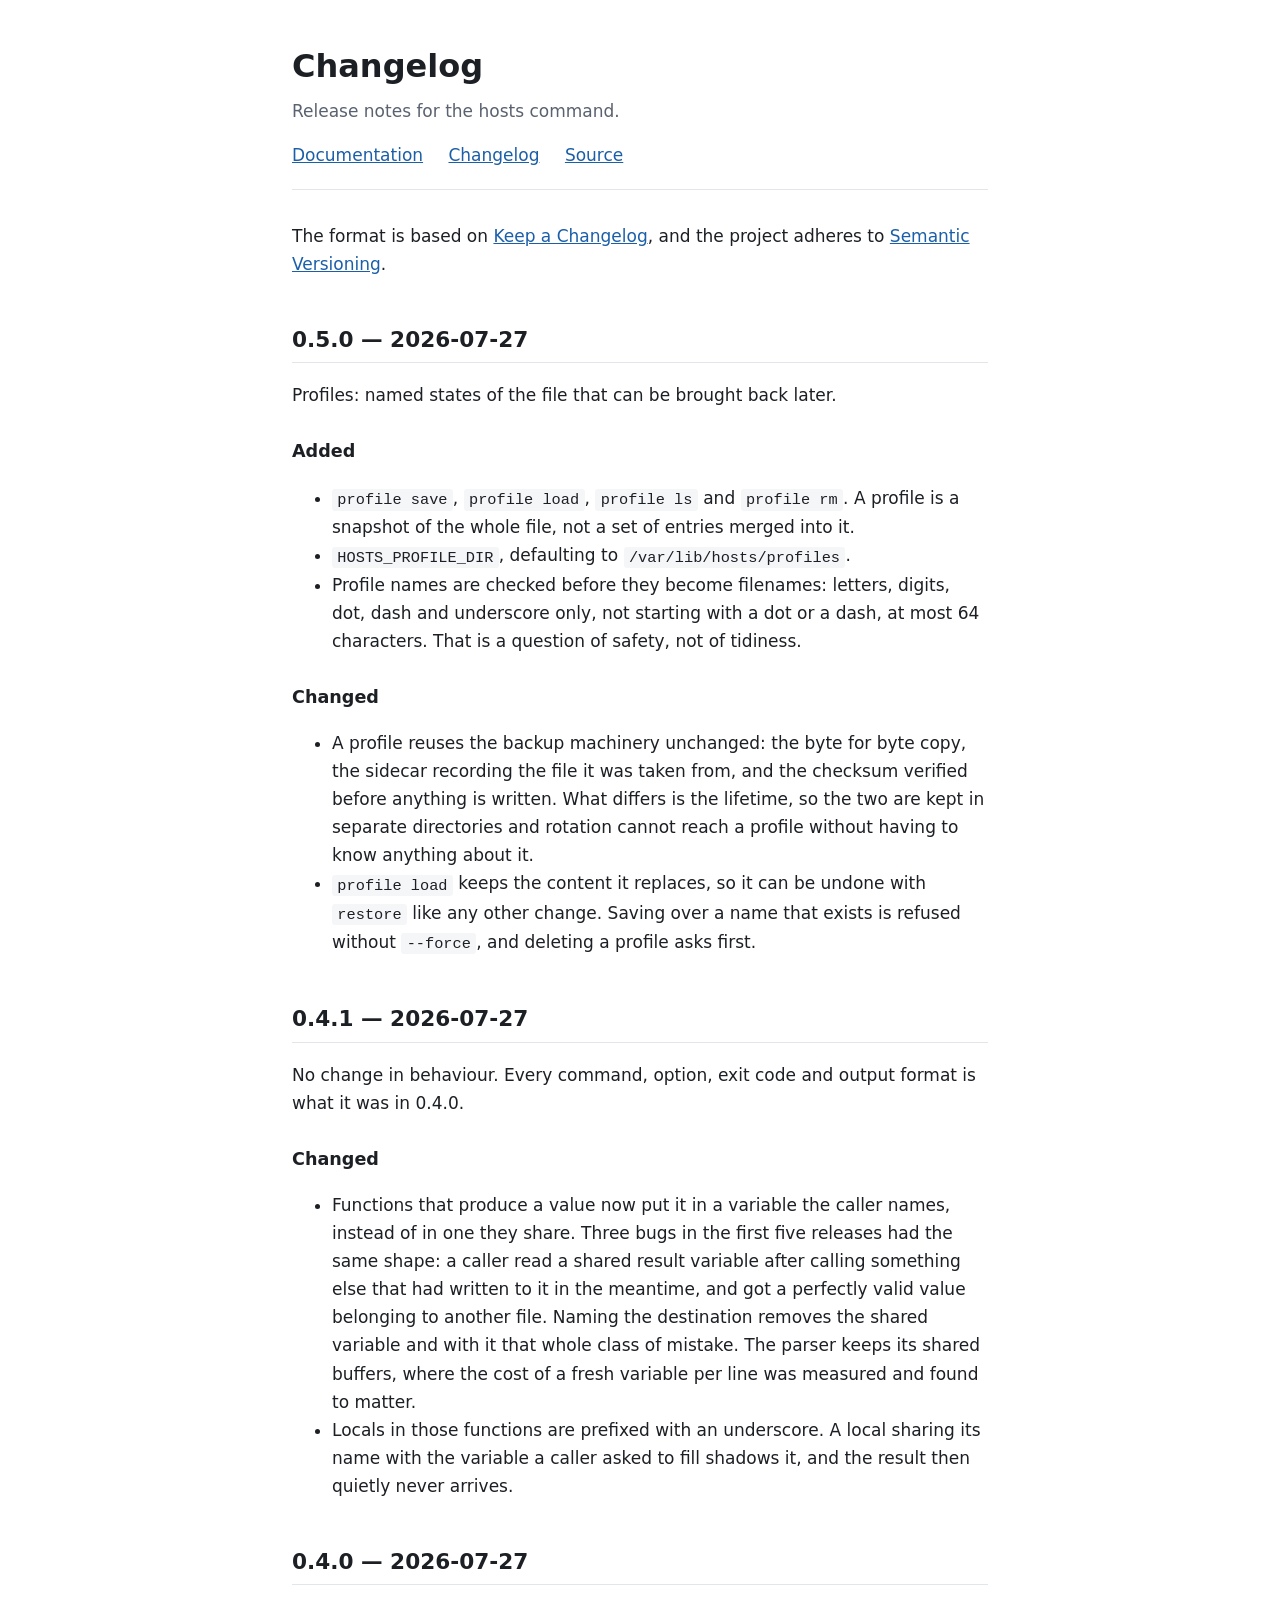
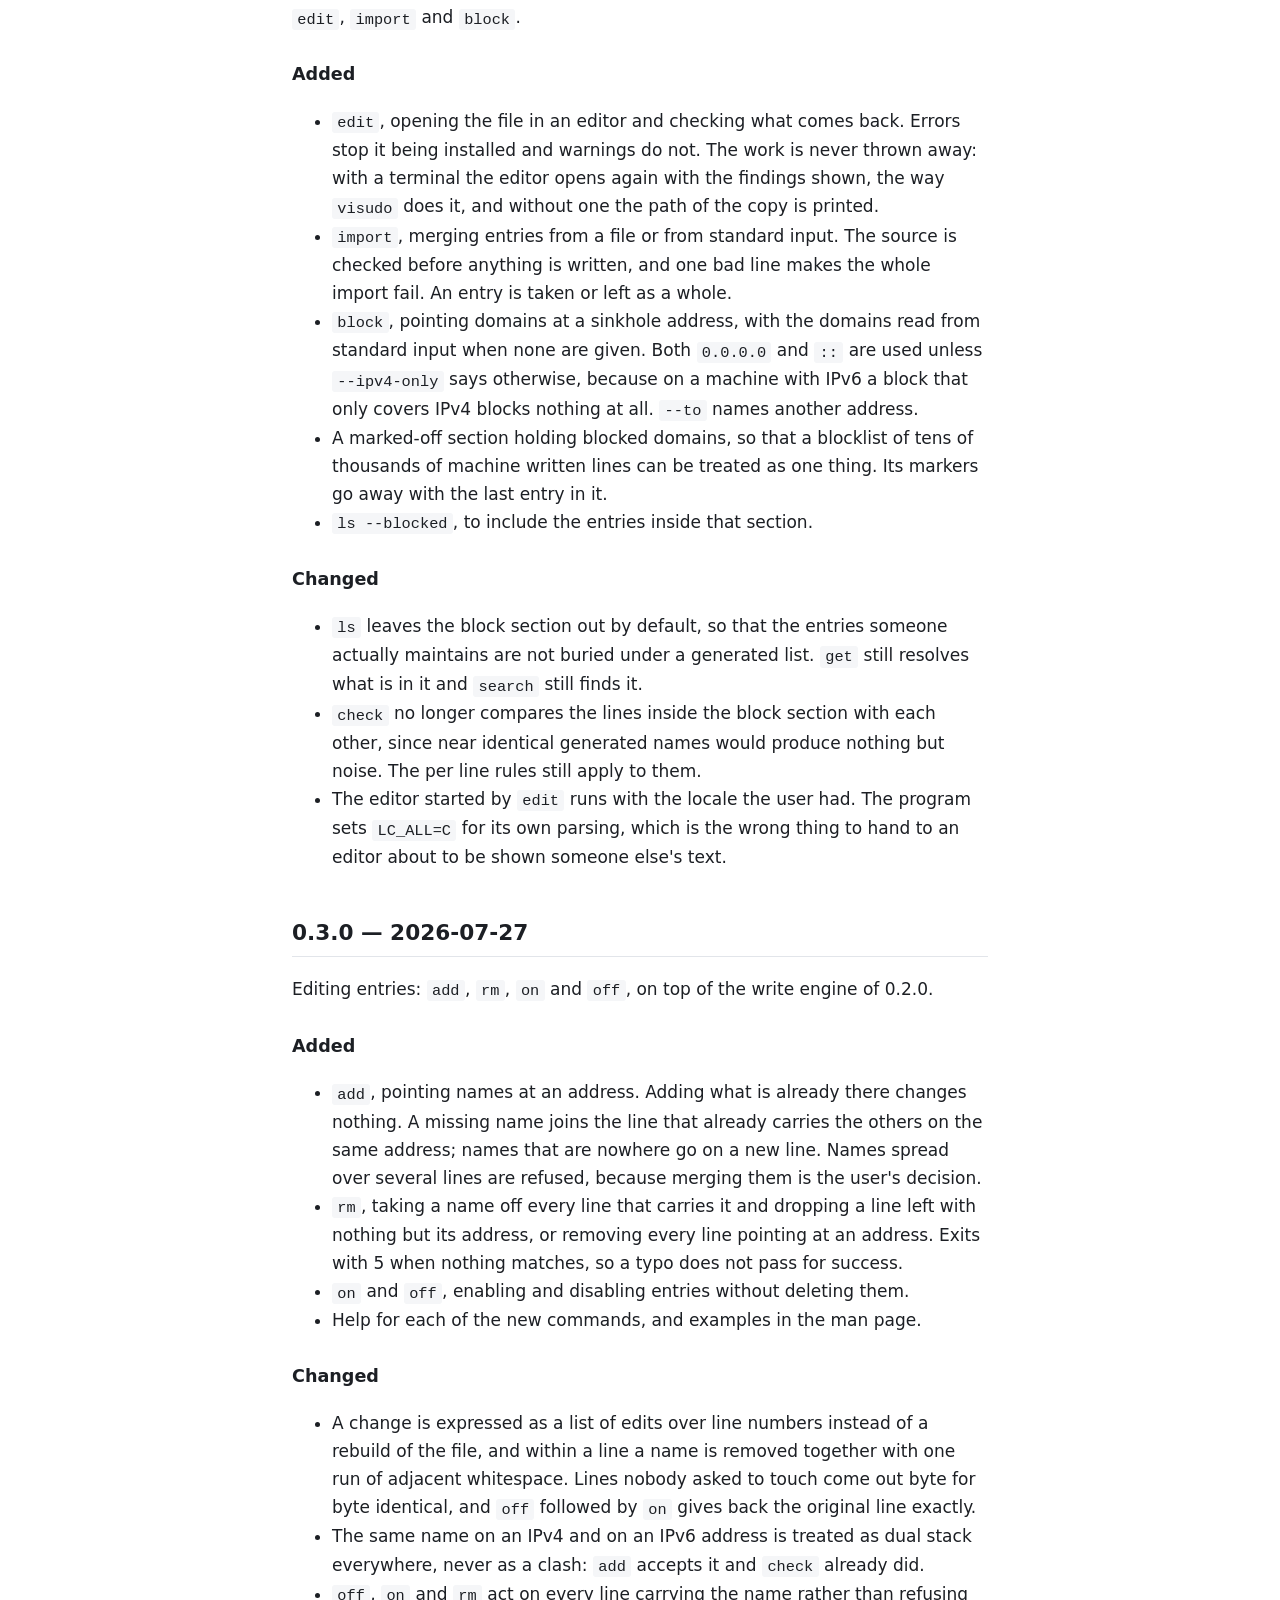
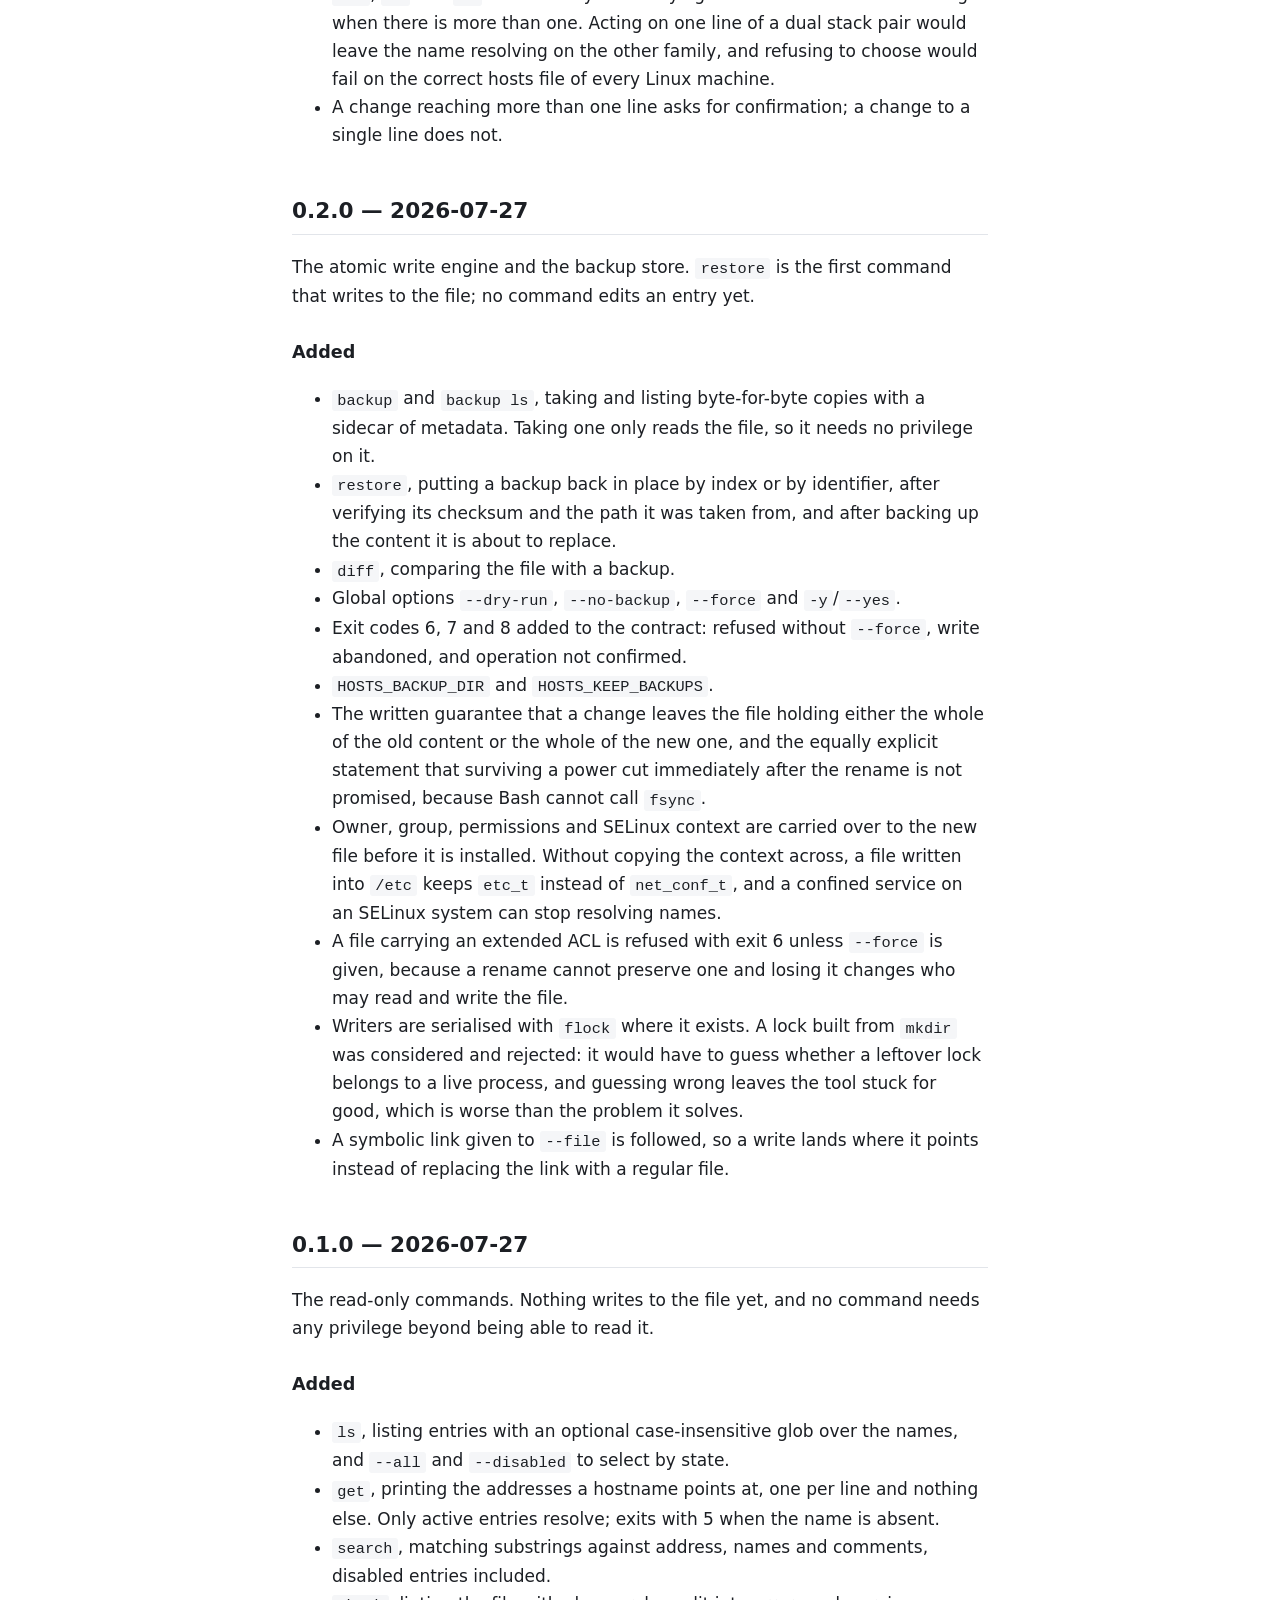
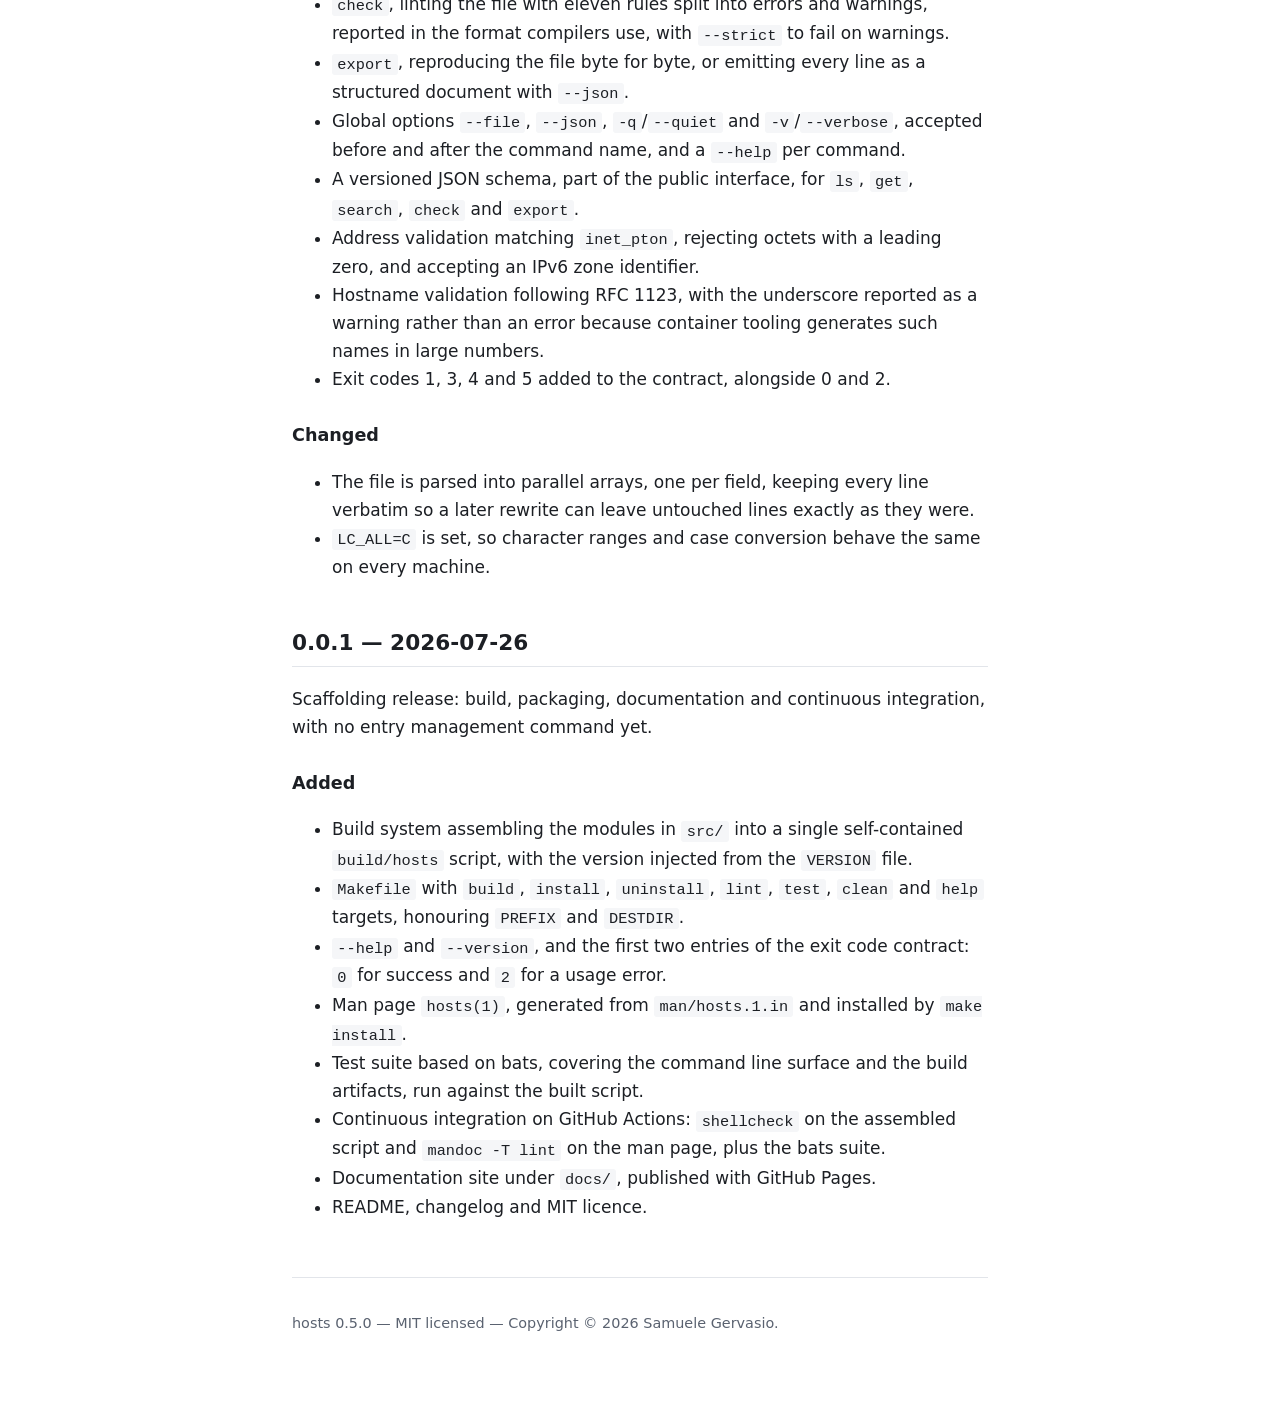
==== docs/changelog.html @ 5a0ee99c "feat: add profiles, named states of the file A profile is a snapshot of the whole file kept under a " ====
<!DOCTYPE html>
<html lang="en">
  <head>
    <meta charset="utf-8" />
    <meta name="viewport" content="width=device-width, initial-scale=1" />
    <title>hosts - changelog</title>
    <meta name="description" content="Release notes for the hosts command." />
    <link rel="stylesheet" href="style.css" />
  </head>
  <body>
    <header>
      <h1>Changelog</h1>
      <p class="tagline">Release notes for the hosts command.</p>
      <nav>
        <a href="index.html">Documentation</a>
        <a href="changelog.html">Changelog</a>
        <a href="https://github.com/n36l3c7/hosts-cli">Source</a>
      </nav>
    </header>

    <main>
      <p>
        The format is based on
        <a href="https://keepachangelog.com/en/1.1.0/">Keep a Changelog</a>, and
        the project adheres to
        <a href="https://semver.org/spec/v2.0.0.html">Semantic Versioning</a>.
      </p>

      <h2 id="v0-5-0">0.5.0 &mdash; 2026-07-27</h2>
      <p>Profiles: named states of the file that can be brought back later.</p>
      <h3>Added</h3>
      <ul>
        <li>
          <code>profile save</code>, <code>profile load</code>,
          <code>profile ls</code> and <code>profile rm</code>. A profile is a
          snapshot of the whole file, not a set of entries merged into it.
        </li>
        <li>
          <code>HOSTS_PROFILE_DIR</code>, defaulting to
          <code>/var/lib/hosts/profiles</code>.
        </li>
        <li>
          Profile names are checked before they become filenames: letters,
          digits, dot, dash and underscore only, not starting with a dot or a
          dash, at most 64 characters. That is a question of safety, not of
          tidiness.
        </li>
      </ul>
      <h3>Changed</h3>
      <ul>
        <li>
          A profile reuses the backup machinery unchanged: the byte for byte
          copy, the sidecar recording the file it was taken from, and the
          checksum verified before anything is written. What differs is the
          lifetime, so the two are kept in separate directories and rotation
          cannot reach a profile without having to know anything about it.
        </li>
        <li>
          <code>profile load</code> keeps the content it replaces, so it can be
          undone with <code>restore</code> like any other change. Saving over a
          name that exists is refused without <code>--force</code>, and deleting
          a profile asks first.
        </li>
      </ul>

      <h2 id="v0-4-1">0.4.1 &mdash; 2026-07-27</h2>
      <p>
        No change in behaviour. Every command, option, exit code and output
        format is what it was in 0.4.0.
      </p>
      <h3>Changed</h3>
      <ul>
        <li>
          Functions that produce a value now put it in a variable the caller
          names, instead of in one they share. Three bugs in the first five
          releases had the same shape: a caller read a shared result variable
          after calling something else that had written to it in the meantime,
          and got a perfectly valid value belonging to another file. Naming the
          destination removes the shared variable and with it that whole class
          of mistake. The parser keeps its shared buffers, where the cost of a
          fresh variable per line was measured and found to matter.
        </li>
        <li>
          Locals in those functions are prefixed with an underscore. A local
          sharing its name with the variable a caller asked to fill shadows it,
          and the result then quietly never arrives.
        </li>
      </ul>

      <h2 id="v0-4-0">0.4.0 &mdash; 2026-07-27</h2>
      <p><code>edit</code>, <code>import</code> and <code>block</code>.</p>
      <h3>Added</h3>
      <ul>
        <li>
          <code>edit</code>, opening the file in an editor and checking what
          comes back. Errors stop it being installed and warnings do not. The
          work is never thrown away: with a terminal the editor opens again with
          the findings shown, the way <code>visudo</code> does it, and without
          one the path of the copy is printed.
        </li>
        <li>
          <code>import</code>, merging entries from a file or from standard
          input. The source is checked before anything is written, and one bad
          line makes the whole import fail. An entry is taken or left as a
          whole.
        </li>
        <li>
          <code>block</code>, pointing domains at a sinkhole address, with the
          domains read from standard input when none are given. Both
          <code>0.0.0.0</code> and <code>::</code> are used unless
          <code>--ipv4-only</code> says otherwise, because on a machine with
          IPv6 a block that only covers IPv4 blocks nothing at all.
          <code>--to</code> names another address.
        </li>
        <li>
          A marked-off section holding blocked domains, so that a blocklist of
          tens of thousands of machine written lines can be treated as one
          thing. Its markers go away with the last entry in it.
        </li>
        <li>
          <code>ls --blocked</code>, to include the entries inside that section.
        </li>
      </ul>
      <h3>Changed</h3>
      <ul>
        <li>
          <code>ls</code> leaves the block section out by default, so that the
          entries someone actually maintains are not buried under a generated
          list. <code>get</code> still resolves what is in it and
          <code>search</code> still finds it.
        </li>
        <li>
          <code>check</code> no longer compares the lines inside the block
          section with each other, since near identical generated names would
          produce nothing but noise. The per line rules still apply to them.
        </li>
        <li>
          The editor started by <code>edit</code> runs with the locale the user
          had. The program sets <code>LC_ALL=C</code> for its own parsing, which
          is the wrong thing to hand to an editor about to be shown someone
          else's text.
        </li>
      </ul>

      <h2 id="v0-3-0">0.3.0 &mdash; 2026-07-27</h2>
      <p>
        Editing entries: <code>add</code>, <code>rm</code>, <code>on</code> and
        <code>off</code>, on top of the write engine of 0.2.0.
      </p>
      <h3>Added</h3>
      <ul>
        <li>
          <code>add</code>, pointing names at an address. Adding what is already
          there changes nothing. A missing name joins the line that already
          carries the others on the same address; names that are nowhere go on a
          new line. Names spread over several lines are refused, because merging
          them is the user's decision.
        </li>
        <li>
          <code>rm</code>, taking a name off every line that carries it and
          dropping a line left with nothing but its address, or removing every
          line pointing at an address. Exits with 5 when nothing matches, so a
          typo does not pass for success.
        </li>
        <li>
          <code>on</code> and <code>off</code>, enabling and disabling entries
          without deleting them.
        </li>
        <li>
          Help for each of the new commands, and examples in the man page.
        </li>
      </ul>
      <h3>Changed</h3>
      <ul>
        <li>
          A change is expressed as a list of edits over line numbers instead of
          a rebuild of the file, and within a line a name is removed together
          with one run of adjacent whitespace. Lines nobody asked to touch come
          out byte for byte identical, and <code>off</code> followed by
          <code>on</code> gives back the original line exactly.
        </li>
        <li>
          The same name on an IPv4 and on an IPv6 address is treated as dual
          stack everywhere, never as a clash: <code>add</code> accepts it and
          <code>check</code> already did.
        </li>
        <li>
          <code>off</code>, <code>on</code> and <code>rm</code> act on every line
          carrying the name rather than refusing when there is more than one.
          Acting on one line of a dual stack pair would leave the name resolving
          on the other family, and refusing to choose would fail on the correct
          hosts file of every Linux machine.
        </li>
        <li>
          A change reaching more than one line asks for confirmation; a change
          to a single line does not.
        </li>
      </ul>

      <h2 id="v0-2-0">0.2.0 &mdash; 2026-07-27</h2>
      <p>
        The atomic write engine and the backup store. <code>restore</code> is
        the first command that writes to the file; no command edits an entry
        yet.
      </p>
      <h3>Added</h3>
      <ul>
        <li>
          <code>backup</code> and <code>backup ls</code>, taking and listing
          byte-for-byte copies with a sidecar of metadata. Taking one only reads
          the file, so it needs no privilege on it.
        </li>
        <li>
          <code>restore</code>, putting a backup back in place by index or by
          identifier, after verifying its checksum and the path it was taken
          from, and after backing up the content it is about to replace.
        </li>
        <li><code>diff</code>, comparing the file with a backup.</li>
        <li>
          Global options <code>--dry-run</code>, <code>--no-backup</code>,
          <code>--force</code> and <code>-y</code>/<code>--yes</code>.
        </li>
        <li>
          Exit codes 6, 7 and 8 added to the contract: refused without
          <code>--force</code>, write abandoned, and operation not confirmed.
        </li>
        <li>
          <code>HOSTS_BACKUP_DIR</code> and <code>HOSTS_KEEP_BACKUPS</code>.
        </li>
        <li>
          The written guarantee that a change leaves the file holding either the
          whole of the old content or the whole of the new one, and the equally
          explicit statement that surviving a power cut immediately after the
          rename is not promised, because Bash cannot call <code>fsync</code>.
        </li>
        <li>
          Owner, group, permissions and SELinux context are carried over to the
          new file before it is installed. Without copying the context across, a
          file written into <code>/etc</code> keeps <code>etc_t</code> instead
          of <code>net_conf_t</code>, and a confined service on an SELinux
          system can stop resolving names.
        </li>
        <li>
          A file carrying an extended ACL is refused with exit 6 unless
          <code>--force</code> is given, because a rename cannot preserve one
          and losing it changes who may read and write the file.
        </li>
        <li>
          Writers are serialised with <code>flock</code> where it exists. A lock
          built from <code>mkdir</code> was considered and rejected: it would
          have to guess whether a leftover lock belongs to a live process, and
          guessing wrong leaves the tool stuck for good, which is worse than the
          problem it solves.
        </li>
        <li>
          A symbolic link given to <code>--file</code> is followed, so a write
          lands where it points instead of replacing the link with a regular
          file.
        </li>
      </ul>

      <h2 id="v0-1-0">0.1.0 &mdash; 2026-07-27</h2>
      <p>
        The read-only commands. Nothing writes to the file yet, and no command
        needs any privilege beyond being able to read it.
      </p>
      <h3>Added</h3>
      <ul>
        <li>
          <code>ls</code>, listing entries with an optional case-insensitive
          glob over the names, and <code>--all</code> and
          <code>--disabled</code> to select by state.
        </li>
        <li>
          <code>get</code>, printing the addresses a hostname points at, one per
          line and nothing else. Only active entries resolve; exits with 5 when
          the name is absent.
        </li>
        <li>
          <code>search</code>, matching substrings against address, names and
          comments, disabled entries included.
        </li>
        <li>
          <code>check</code>, linting the file with eleven rules split into
          errors and warnings, reported in the format compilers use, with
          <code>--strict</code> to fail on warnings.
        </li>
        <li>
          <code>export</code>, reproducing the file byte for byte, or emitting
          every line as a structured document with <code>--json</code>.
        </li>
        <li>
          Global options <code>--file</code>, <code>--json</code>,
          <code>-q</code>/<code>--quiet</code> and
          <code>-v</code>/<code>--verbose</code>, accepted before and after the
          command name, and a <code>--help</code> per command.
        </li>
        <li>
          A versioned JSON schema, part of the public interface, for
          <code>ls</code>, <code>get</code>, <code>search</code>,
          <code>check</code> and <code>export</code>.
        </li>
        <li>
          Address validation matching <code>inet_pton</code>, rejecting octets
          with a leading zero, and accepting an IPv6 zone identifier.
        </li>
        <li>
          Hostname validation following RFC 1123, with the underscore reported
          as a warning rather than an error because container tooling generates
          such names in large numbers.
        </li>
        <li>
          Exit codes 1, 3, 4 and 5 added to the contract, alongside 0 and 2.
        </li>
      </ul>
      <h3>Changed</h3>
      <ul>
        <li>
          The file is parsed into parallel arrays, one per field, keeping every
          line verbatim so a later rewrite can leave untouched lines exactly as
          they were.
        </li>
        <li>
          <code>LC_ALL=C</code> is set, so character ranges and case conversion
          behave the same on every machine.
        </li>
      </ul>

      <h2 id="v0-0-1">0.0.1 &mdash; 2026-07-26</h2>
      <p>
        Scaffolding release: build, packaging, documentation and continuous
        integration, with no entry management command yet.
      </p>
      <h3>Added</h3>
      <ul>
        <li>
          Build system assembling the modules in <code>src/</code> into a single
          self-contained <code>build/hosts</code> script, with the version
          injected from the <code>VERSION</code> file.
        </li>
        <li>
          <code>Makefile</code> with <code>build</code>, <code>install</code>,
          <code>uninstall</code>, <code>lint</code>, <code>test</code>,
          <code>clean</code> and <code>help</code> targets, honouring
          <code>PREFIX</code> and <code>DESTDIR</code>.
        </li>
        <li>
          <code>--help</code> and <code>--version</code>, and the first two
          entries of the exit code contract: <code>0</code> for success and
          <code>2</code> for a usage error.
        </li>
        <li>
          Man page <code>hosts(1)</code>, generated from
          <code>man/hosts.1.in</code> and installed by
          <code>make install</code>.
        </li>
        <li>
          Test suite based on bats, covering the command line surface and the
          build artifacts, run against the built script.
        </li>
        <li>
          Continuous integration on GitHub Actions: <code>shellcheck</code> on
          the assembled script and <code>mandoc -T lint</code> on the man page,
          plus the bats suite.
        </li>
        <li>Documentation site under <code>docs/</code>, published with GitHub Pages.</li>
        <li>README, changelog and MIT licence.</li>
      </ul>
    </main>

    <footer>
      <p>
        hosts 0.5.0 &mdash; MIT licensed &mdash; Copyright &copy; 2026 Samuele
        Gervasio.
      </p>
    </footer>
  </body>
</html>
---- docs/style.css ----
/* hosts-cli documentation site. Single hand-written stylesheet, no external
   assets, no fonts loaded from third parties, no trackers. */

:root {
  --bg: #ffffff;
  --fg: #1c1f24;
  --muted: #5a6270;
  --rule: #e2e5ea;
  --accent: #1b5fa8;
  --code-bg: #f5f6f8;
}

@media (prefers-color-scheme: dark) {
  :root {
    --bg: #14171c;
    --fg: #e6e8ec;
    --muted: #9aa3b0;
    --rule: #2b3038;
    --accent: #79b1ef;
    --code-bg: #1d2128;
  }
}

* {
  box-sizing: border-box;
}

body {
  margin: 0 auto;
  max-width: 46rem;
  padding: 2.5rem 1.25rem 4rem;
  background: var(--bg);
  color: var(--fg);
  font-family: system-ui, -apple-system, "Segoe UI", Roboto, sans-serif;
  font-size: 17px;
  line-height: 1.65;
}

header {
  border-bottom: 1px solid var(--rule);
  margin-bottom: 2rem;
  padding-bottom: 1.25rem;
}

header p.tagline {
  color: var(--muted);
  margin: 0.25rem 0 1rem;
}

nav a {
  margin-right: 1.25rem;
}

h1 {
  font-size: 2rem;
  margin: 0;
}

h2 {
  border-bottom: 1px solid var(--rule);
  font-size: 1.35rem;
  margin-top: 2.75rem;
  padding-bottom: 0.3rem;
}

h3 {
  font-size: 1.1rem;
  margin-top: 1.75rem;
}

a {
  color: var(--accent);
}

code,
pre {
  font-family: ui-monospace, "Cascadia Code", Consolas, "Liberation Mono",
    monospace;
  font-size: 0.9em;
}

code {
  background: var(--code-bg);
  border-radius: 3px;
  padding: 0.1em 0.35em;
}

pre {
  background: var(--code-bg);
  border: 1px solid var(--rule);
  border-radius: 5px;
  line-height: 1.5;
  overflow-x: auto;
  padding: 0.85rem 1rem;
}

pre code {
  background: none;
  padding: 0;
}

table {
  border-collapse: collapse;
  display: block;
  margin: 1rem 0;
  overflow-x: auto;
  width: 100%;
}

th,
td {
  border-bottom: 1px solid var(--rule);
  padding: 0.5rem 0.9rem 0.5rem 0;
  text-align: left;
  vertical-align: top;
}

th {
  font-size: 0.85rem;
  letter-spacing: 0.03em;
  text-transform: uppercase;
}

blockquote {
  border-left: 3px solid var(--rule);
  color: var(--muted);
  margin: 1.25rem 0;
  padding: 0.1rem 0 0.1rem 1rem;
}

footer {
  border-top: 1px solid var(--rule);
  color: var(--muted);
  font-size: 0.9rem;
  margin-top: 3.5rem;
  padding-top: 1.25rem;
}
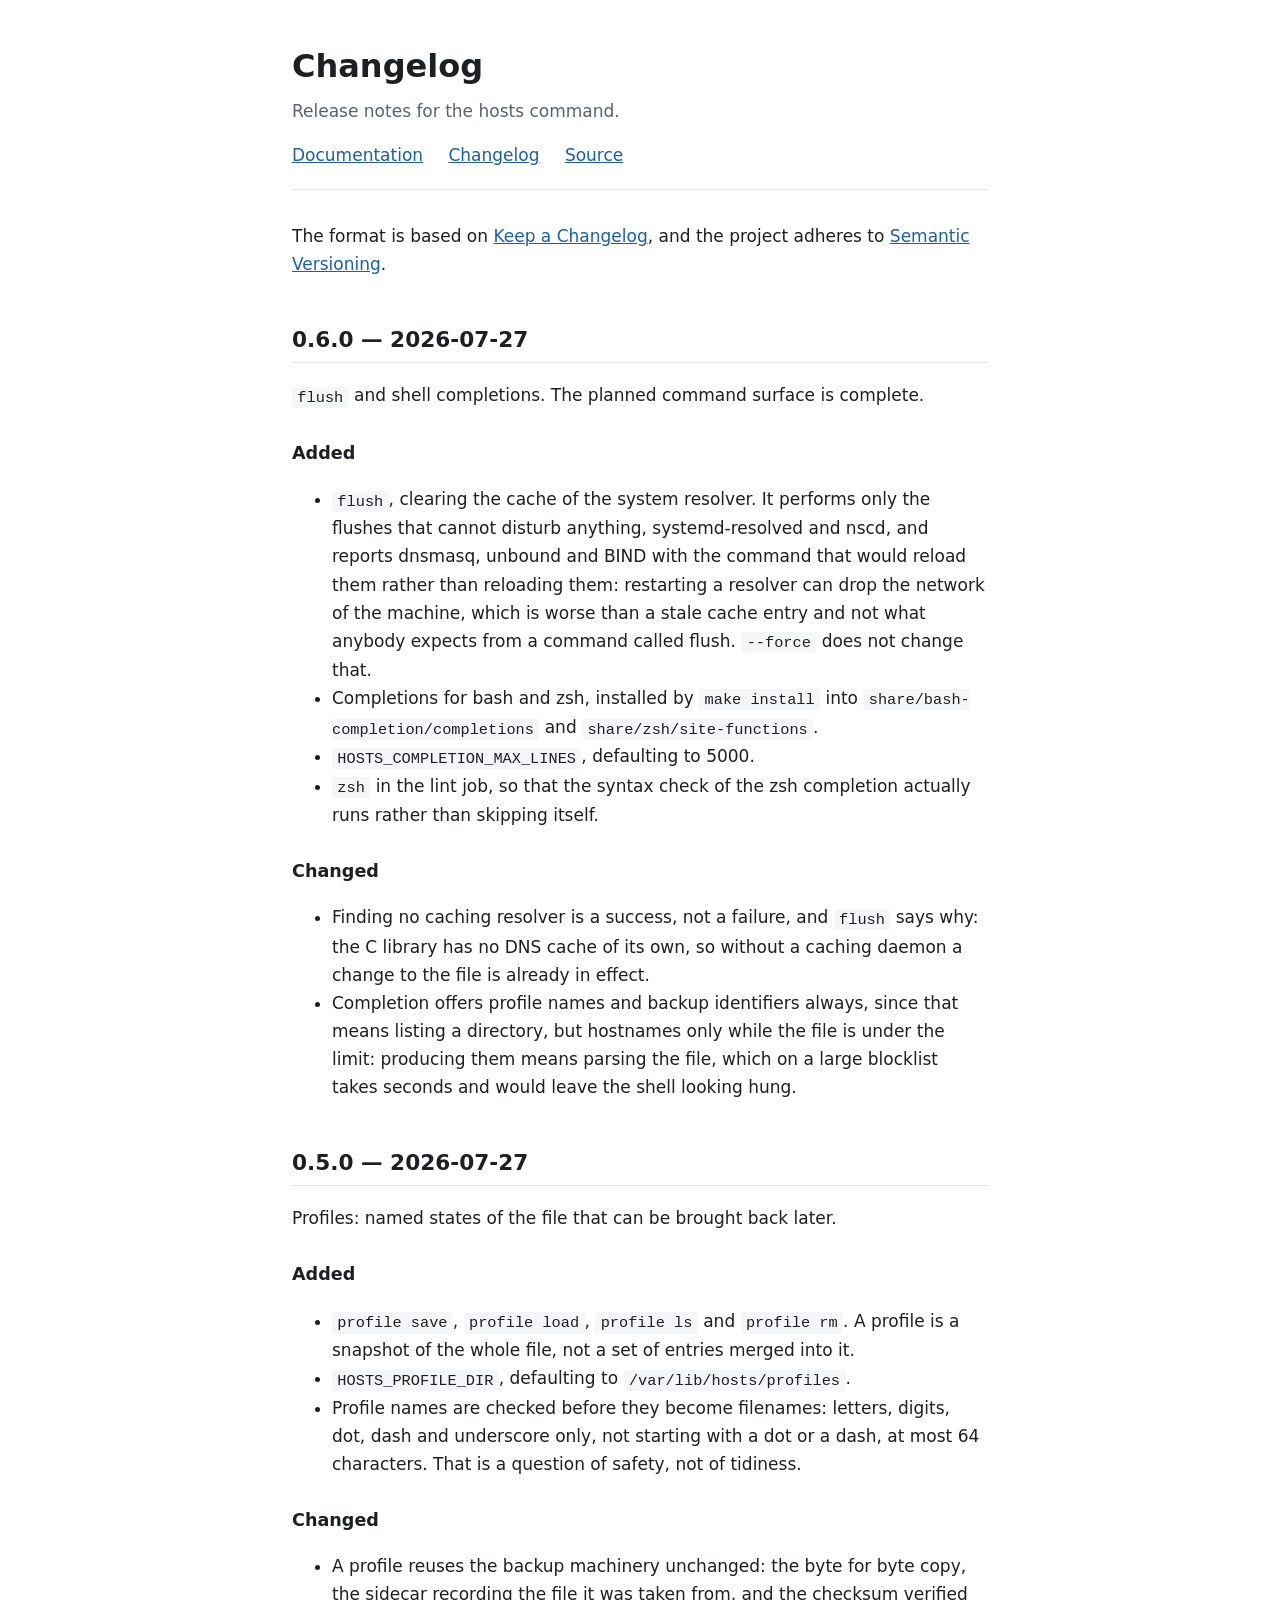
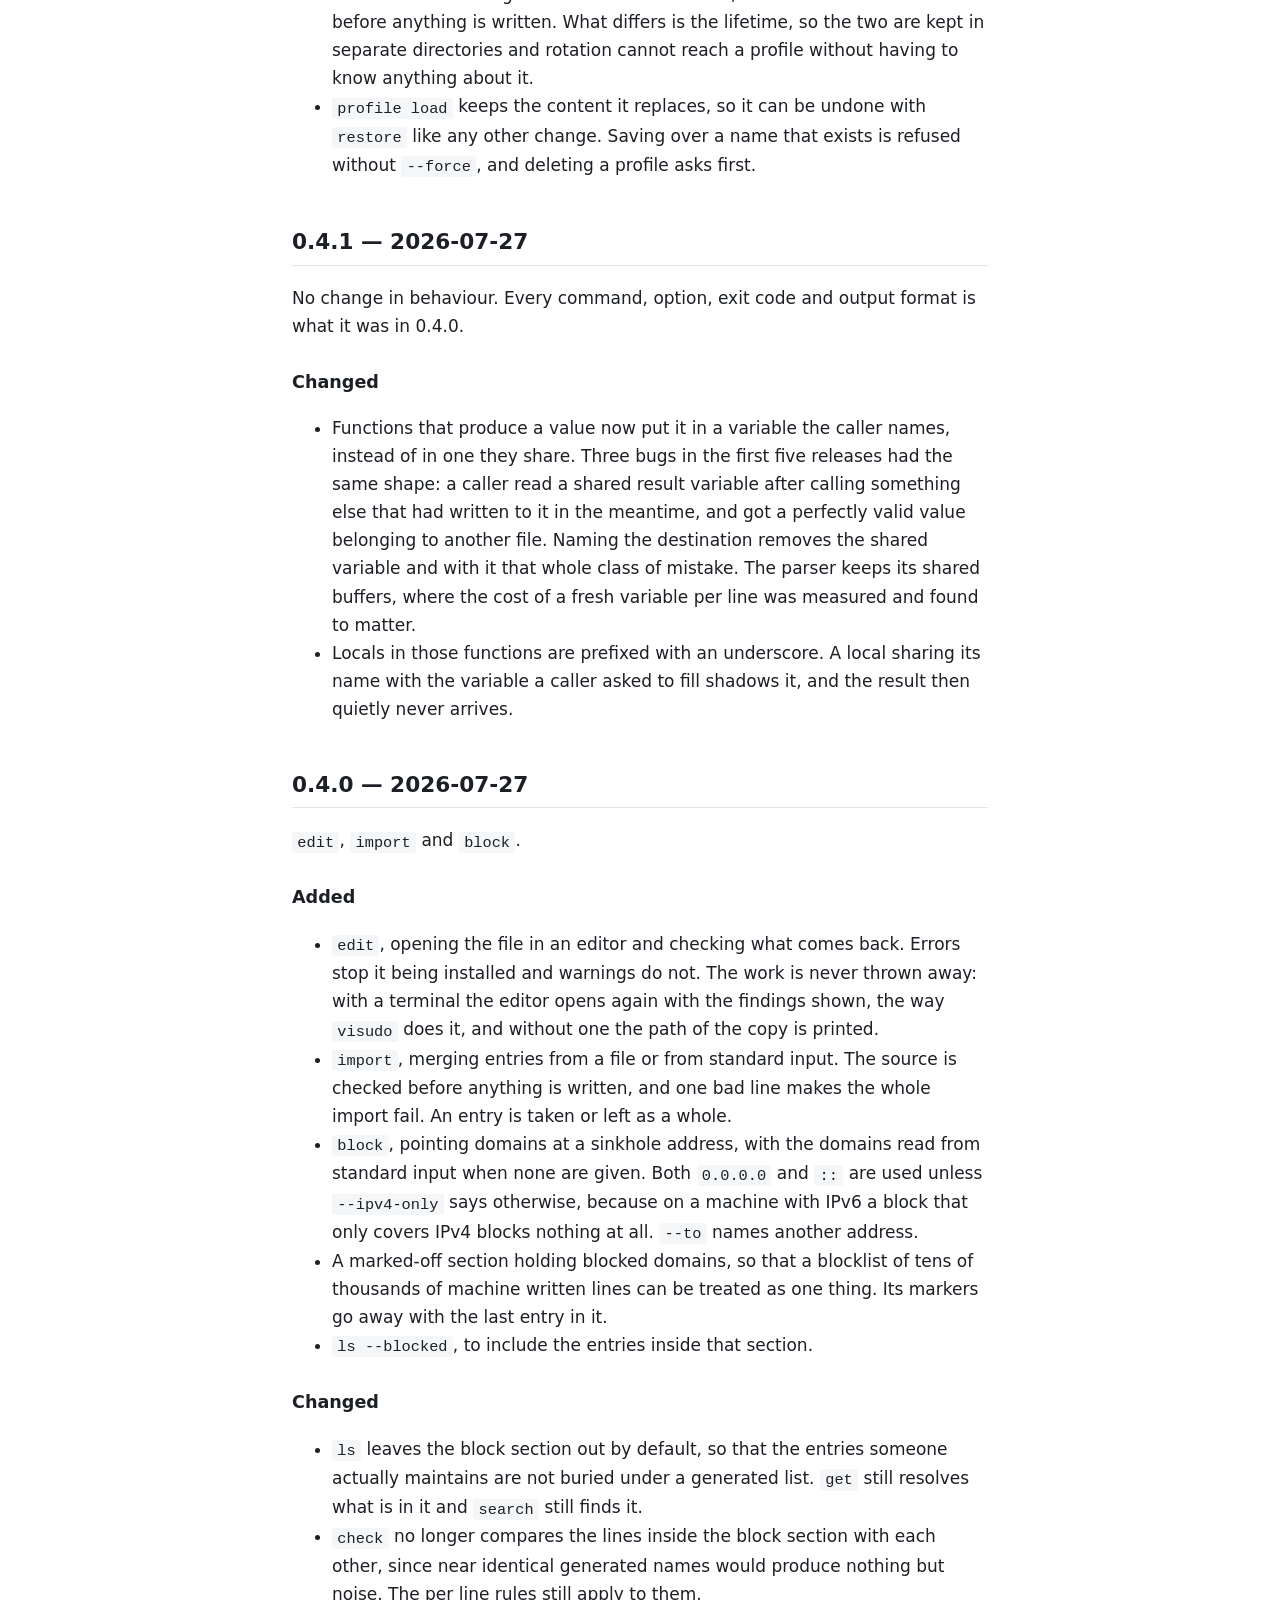
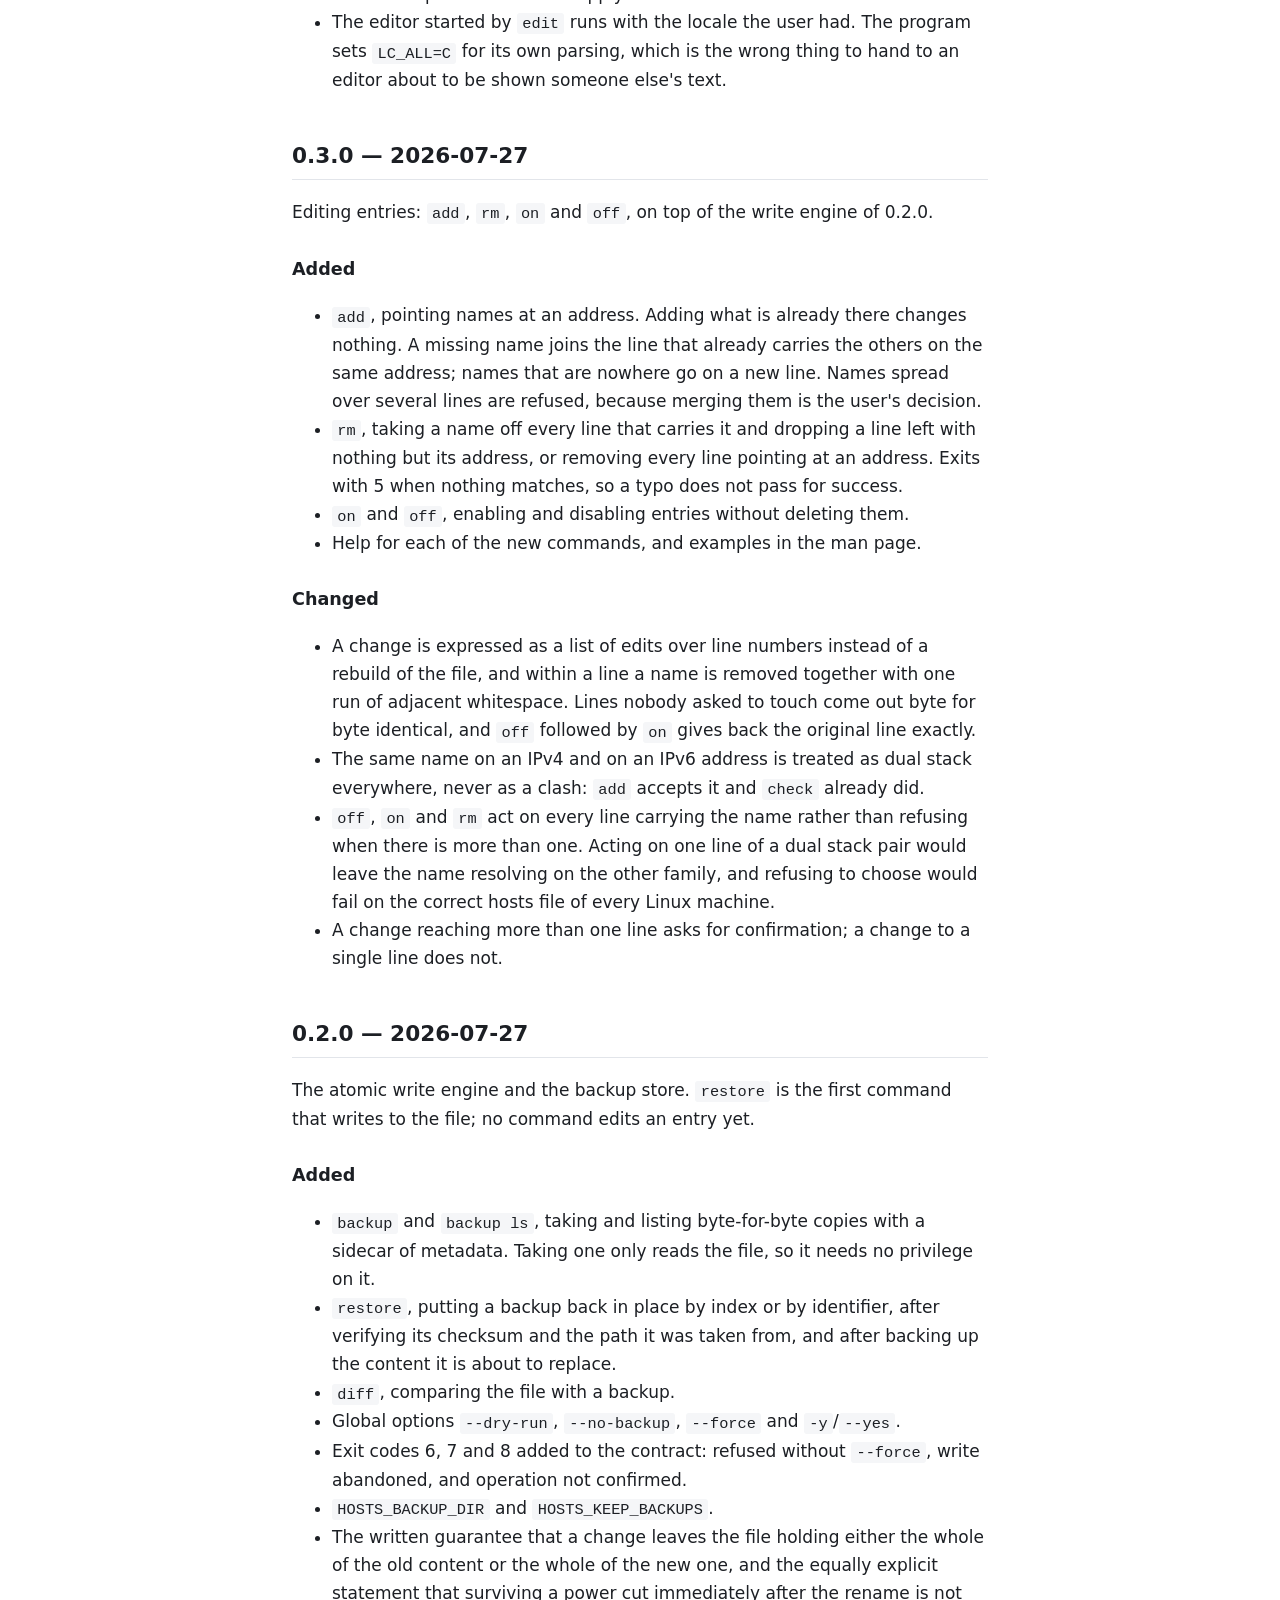
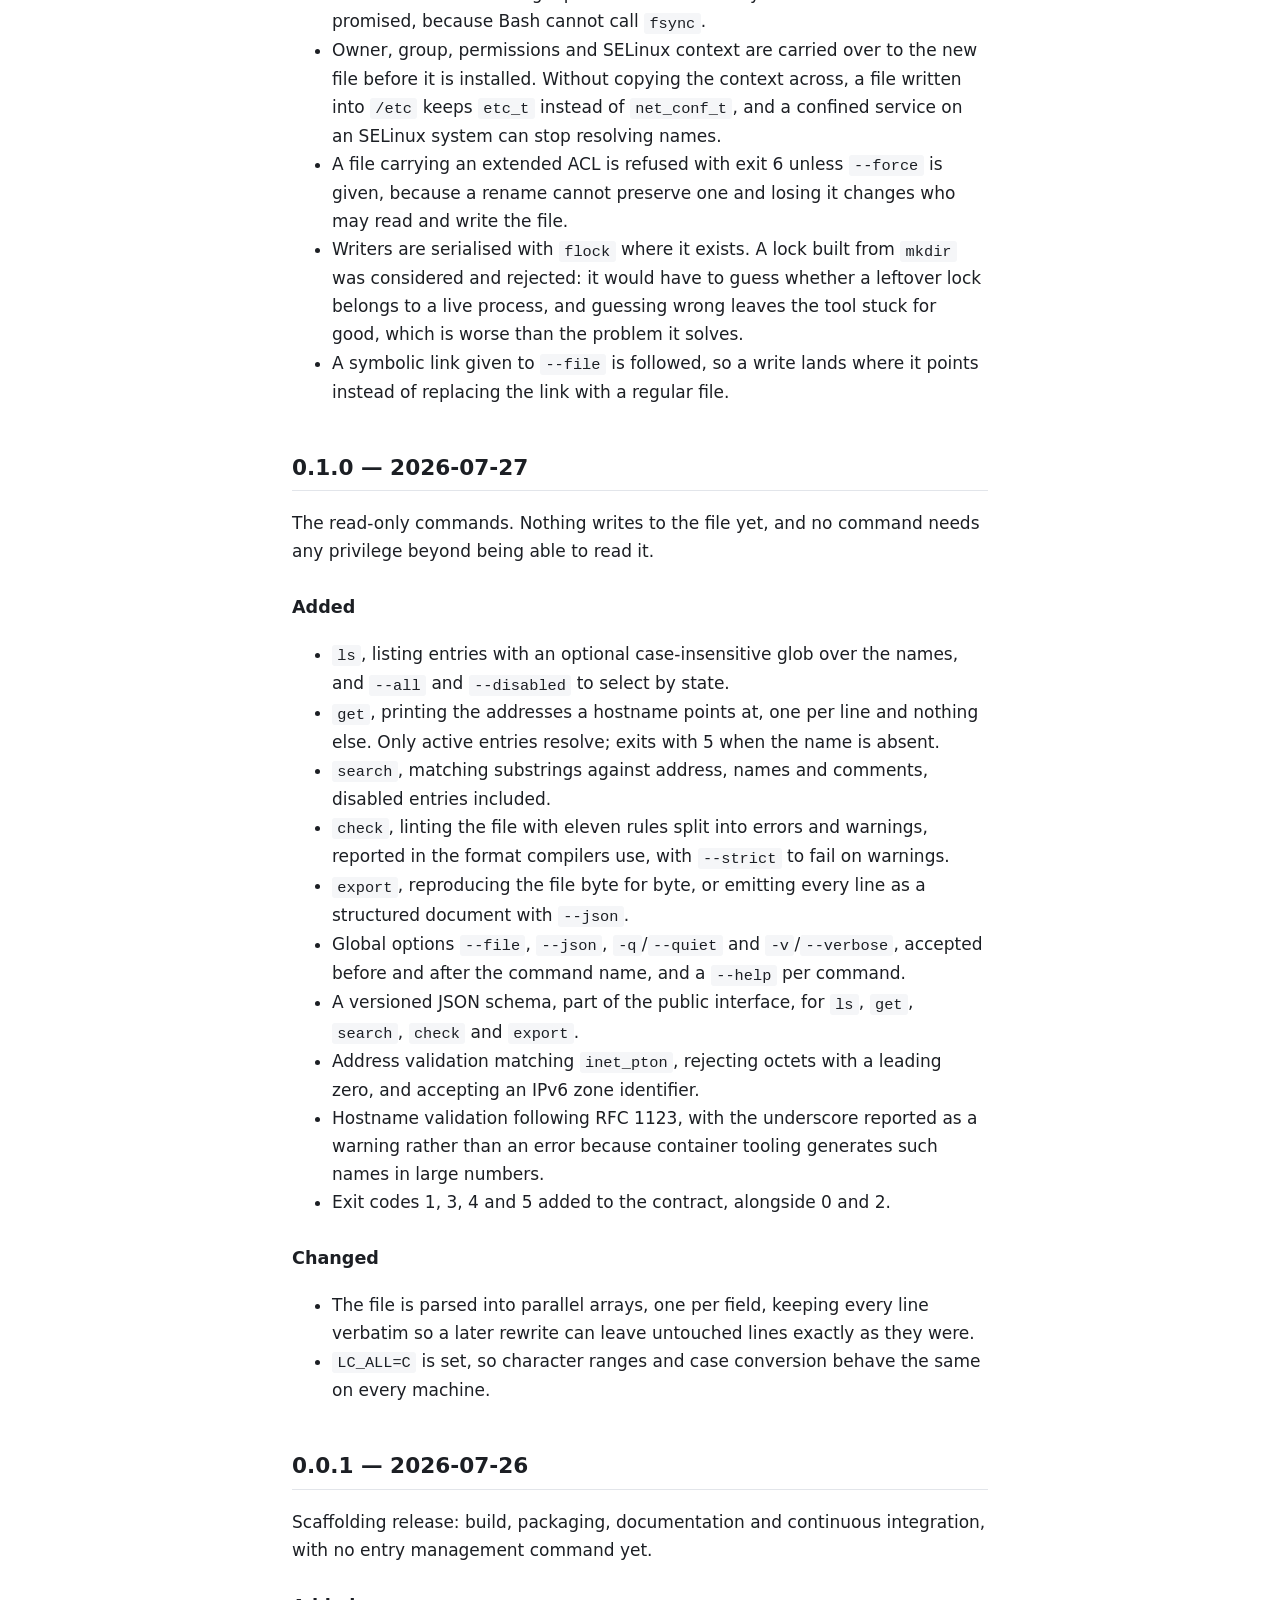
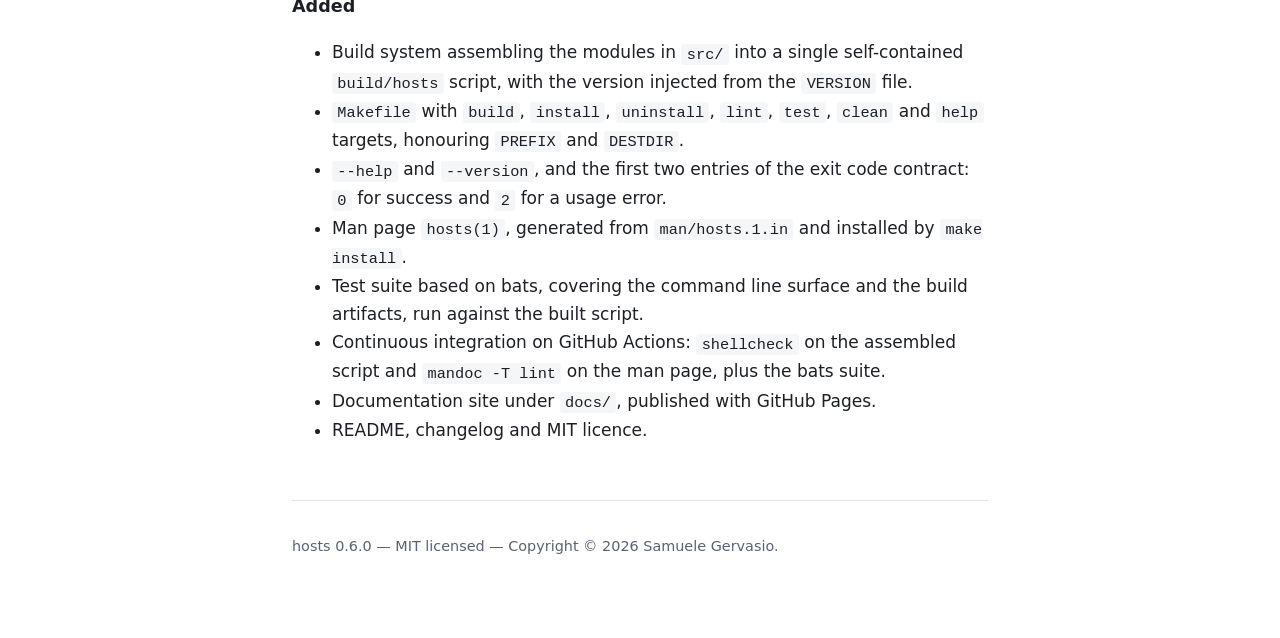
==== commit 7094f40e: "feat: add flush and shell completions flush is built around an awkward fact: the C library has no DN" ====
--- a/docs/changelog.html
+++ b/docs/changelog.html
@@ -26,6 +26,51 @@
         <a href="https://semver.org/spec/v2.0.0.html">Semantic Versioning</a>.
       </p>
 
+      <h2 id="v0-6-0">0.6.0 &mdash; 2026-07-27</h2>
+      <p>
+        <code>flush</code> and shell completions. The planned command surface is
+        complete.
+      </p>
+      <h3>Added</h3>
+      <ul>
+        <li>
+          <code>flush</code>, clearing the cache of the system resolver. It
+          performs only the flushes that cannot disturb anything,
+          systemd-resolved and nscd, and reports dnsmasq, unbound and BIND with
+          the command that would reload them rather than reloading them:
+          restarting a resolver can drop the network of the machine, which is
+          worse than a stale cache entry and not what anybody expects from a
+          command called flush. <code>--force</code> does not change that.
+        </li>
+        <li>
+          Completions for bash and zsh, installed by <code>make install</code>
+          into <code>share/bash-completion/completions</code> and
+          <code>share/zsh/site-functions</code>.
+        </li>
+        <li>
+          <code>HOSTS_COMPLETION_MAX_LINES</code>, defaulting to 5000.
+        </li>
+        <li>
+          <code>zsh</code> in the lint job, so that the syntax check of the zsh
+          completion actually runs rather than skipping itself.
+        </li>
+      </ul>
+      <h3>Changed</h3>
+      <ul>
+        <li>
+          Finding no caching resolver is a success, not a failure, and
+          <code>flush</code> says why: the C library has no DNS cache of its
+          own, so without a caching daemon a change to the file is already in
+          effect.
+        </li>
+        <li>
+          Completion offers profile names and backup identifiers always, since
+          that means listing a directory, but hostnames only while the file is
+          under the limit: producing them means parsing the file, which on a
+          large blocklist takes seconds and would leave the shell looking hung.
+        </li>
+      </ul>
+
       <h2 id="v0-5-0">0.5.0 &mdash; 2026-07-27</h2>
       <p>Profiles: named states of the file that can be brought back later.</p>
       <h3>Added</h3>
@@ -370,7 +415,7 @@
 
     <footer>
       <p>
-        hosts 0.5.0 &mdash; MIT licensed &mdash; Copyright &copy; 2026 Samuele
+        hosts 0.6.0 &mdash; MIT licensed &mdash; Copyright &copy; 2026 Samuele
         Gervasio.
       </p>
     </footer>
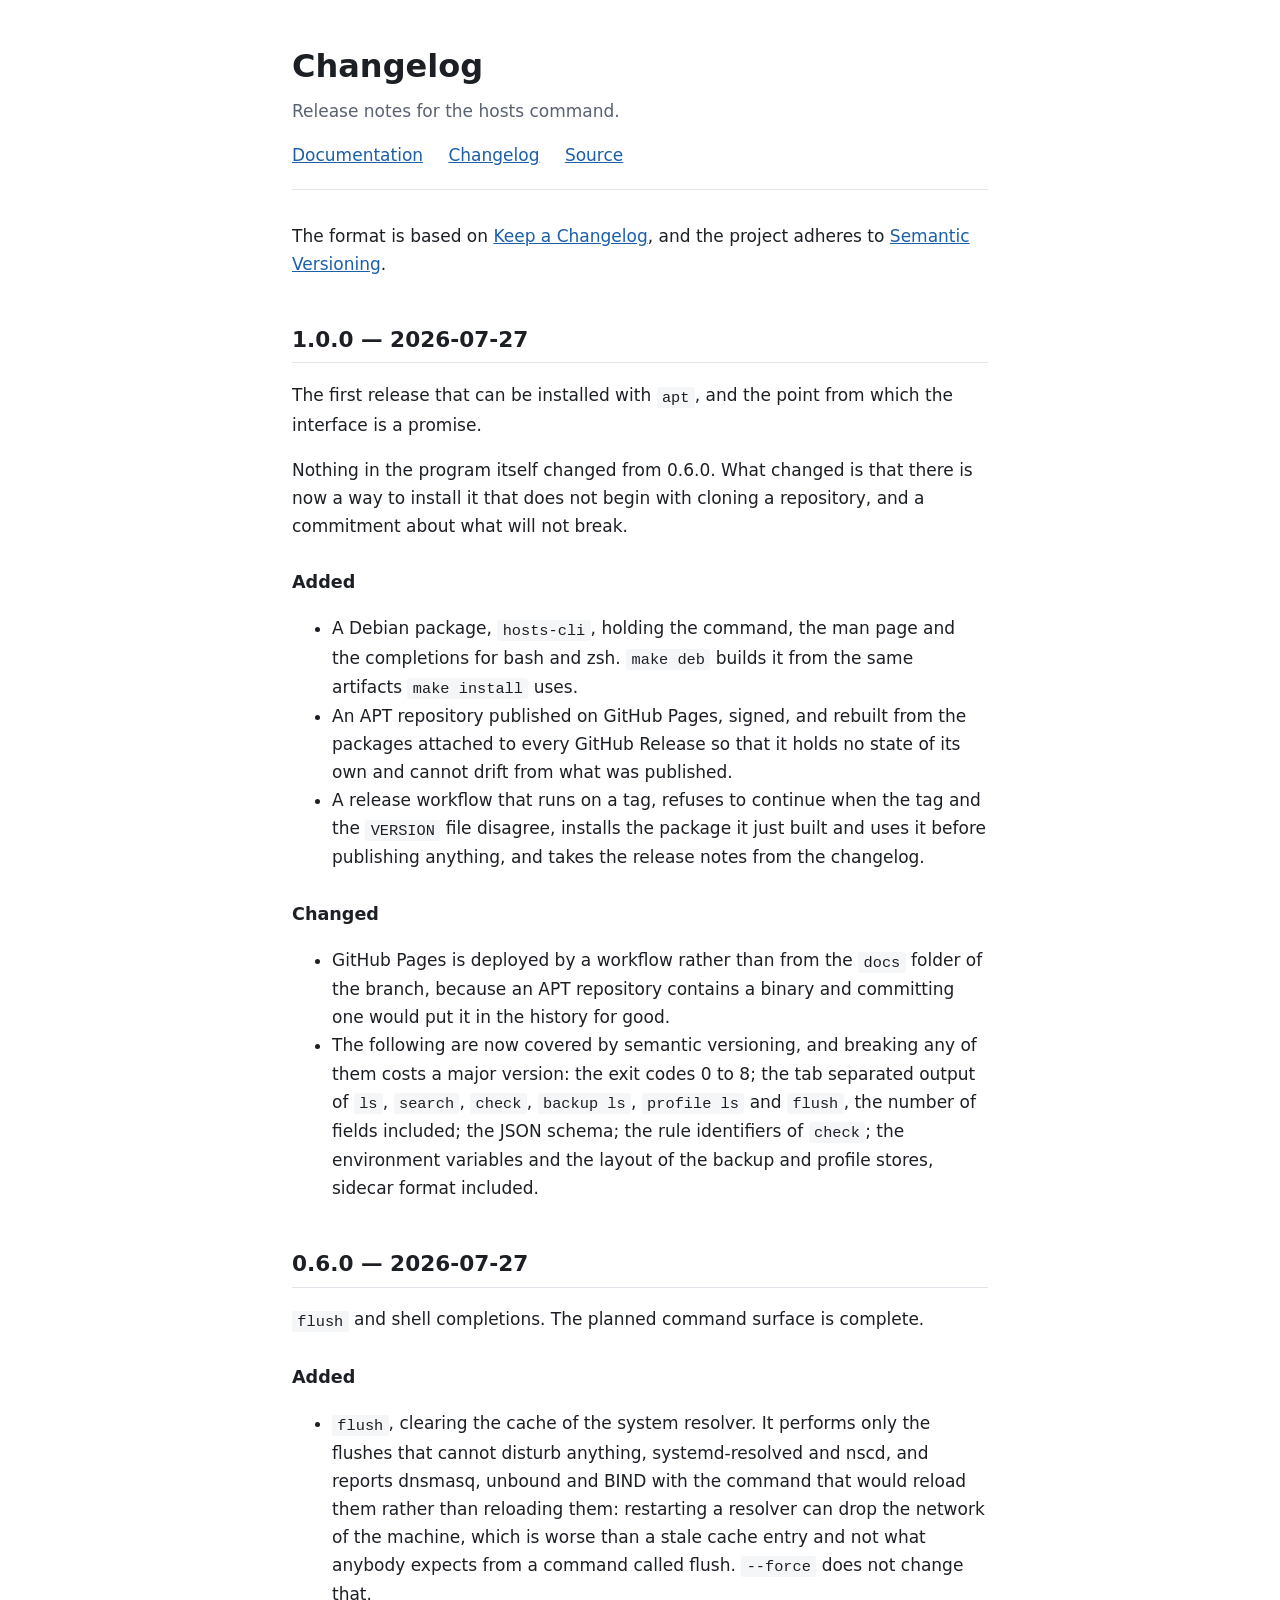
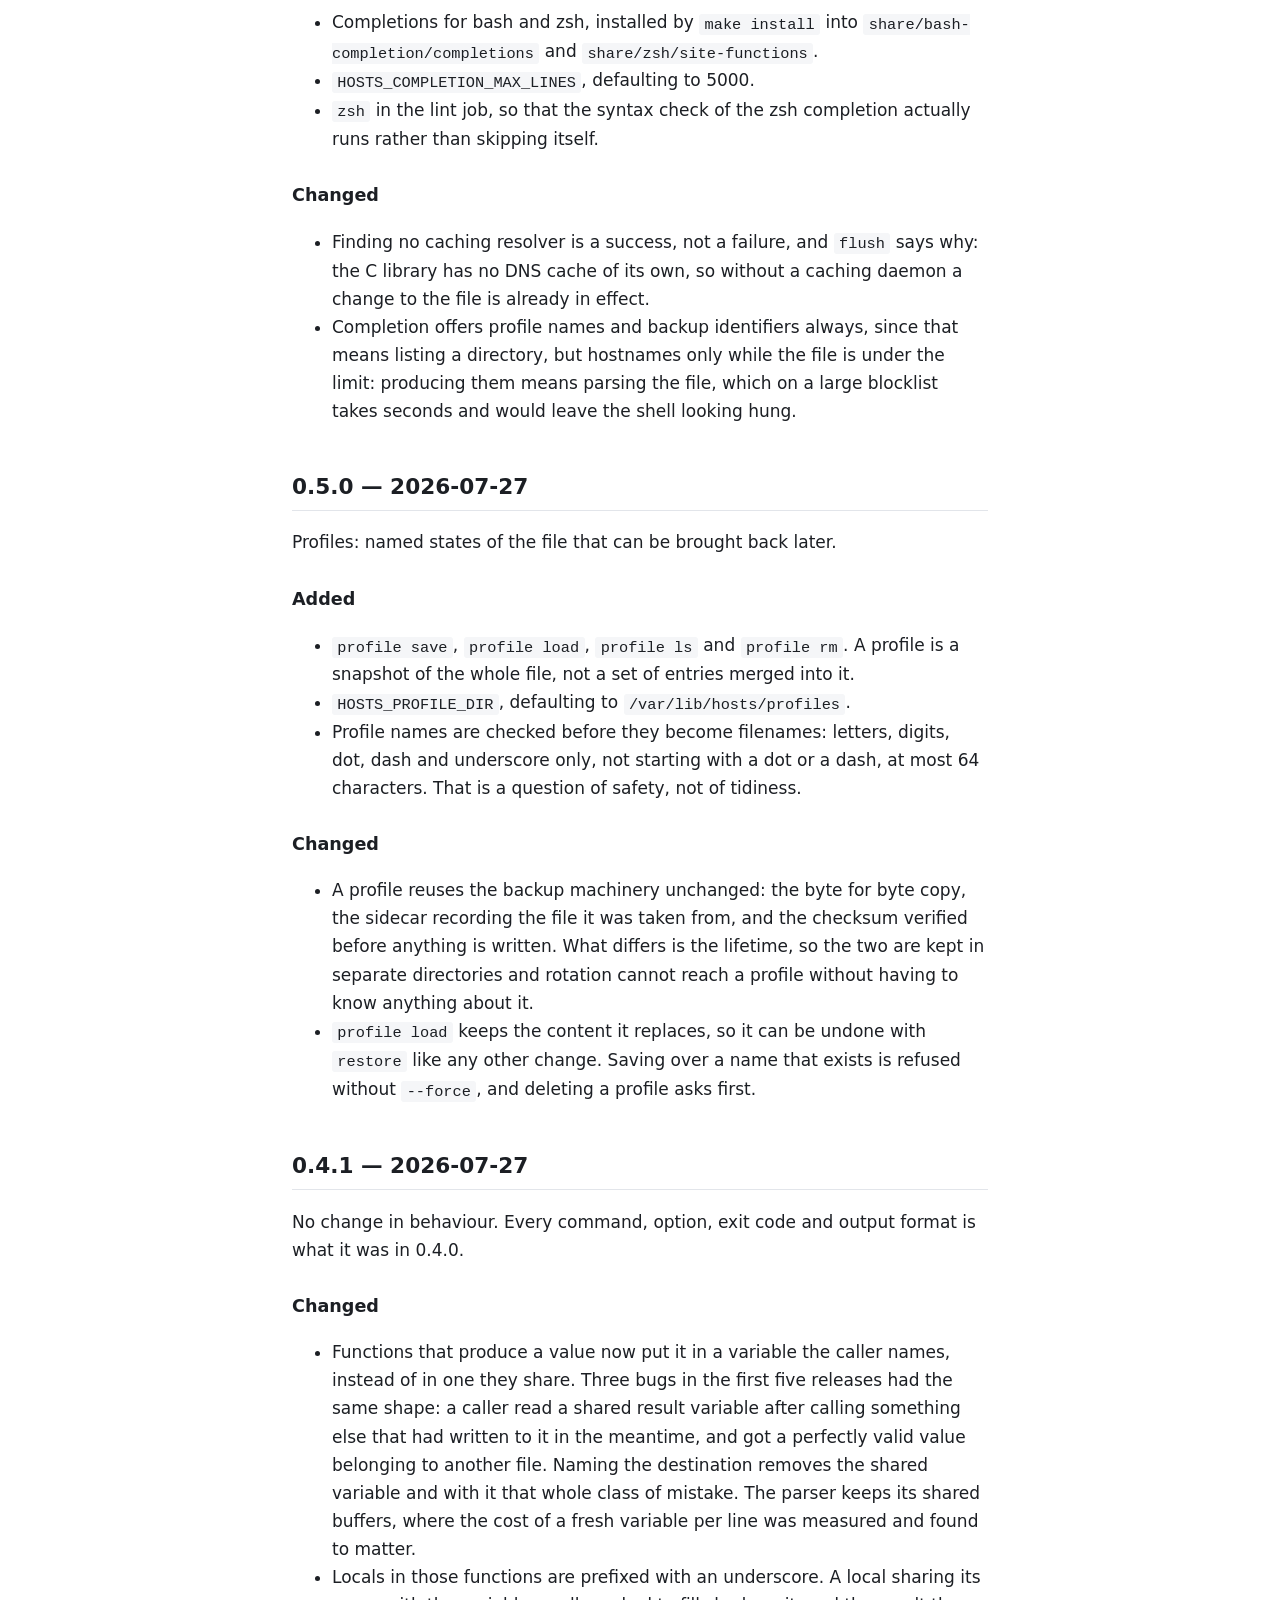
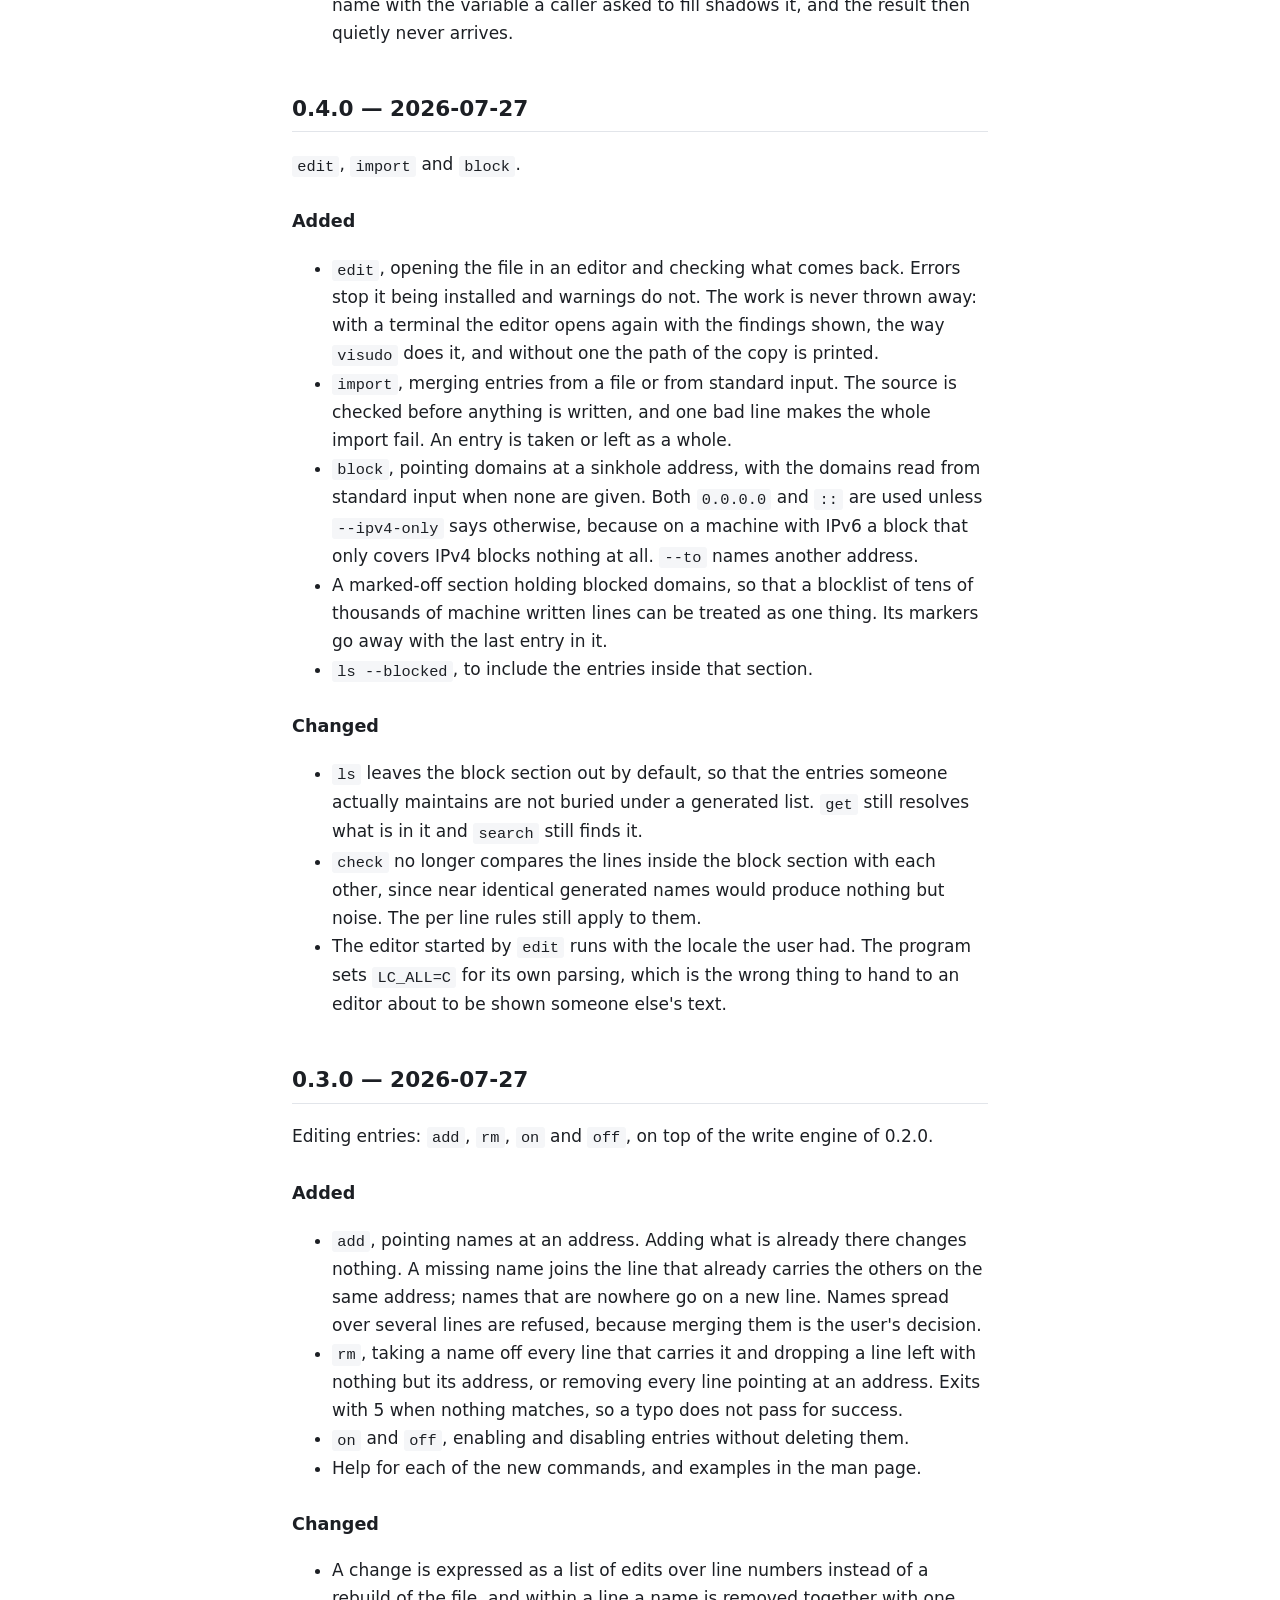
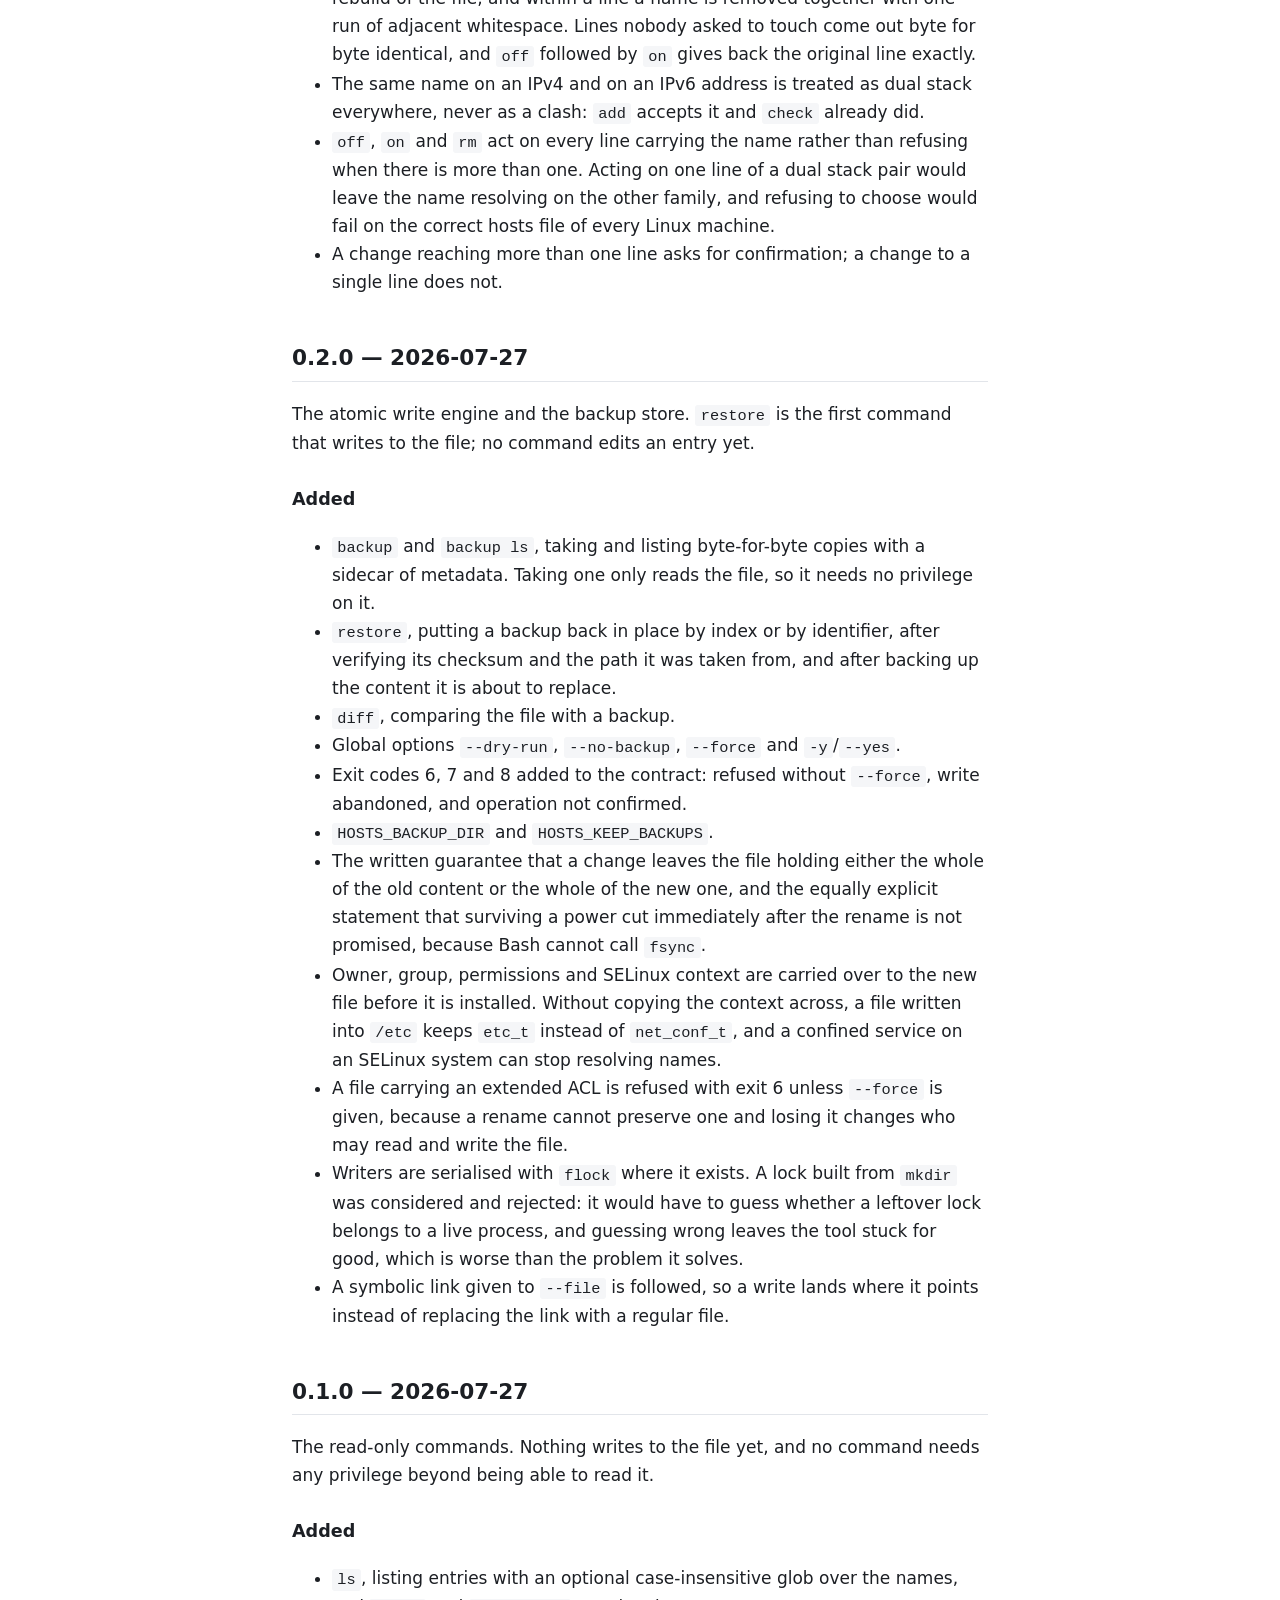
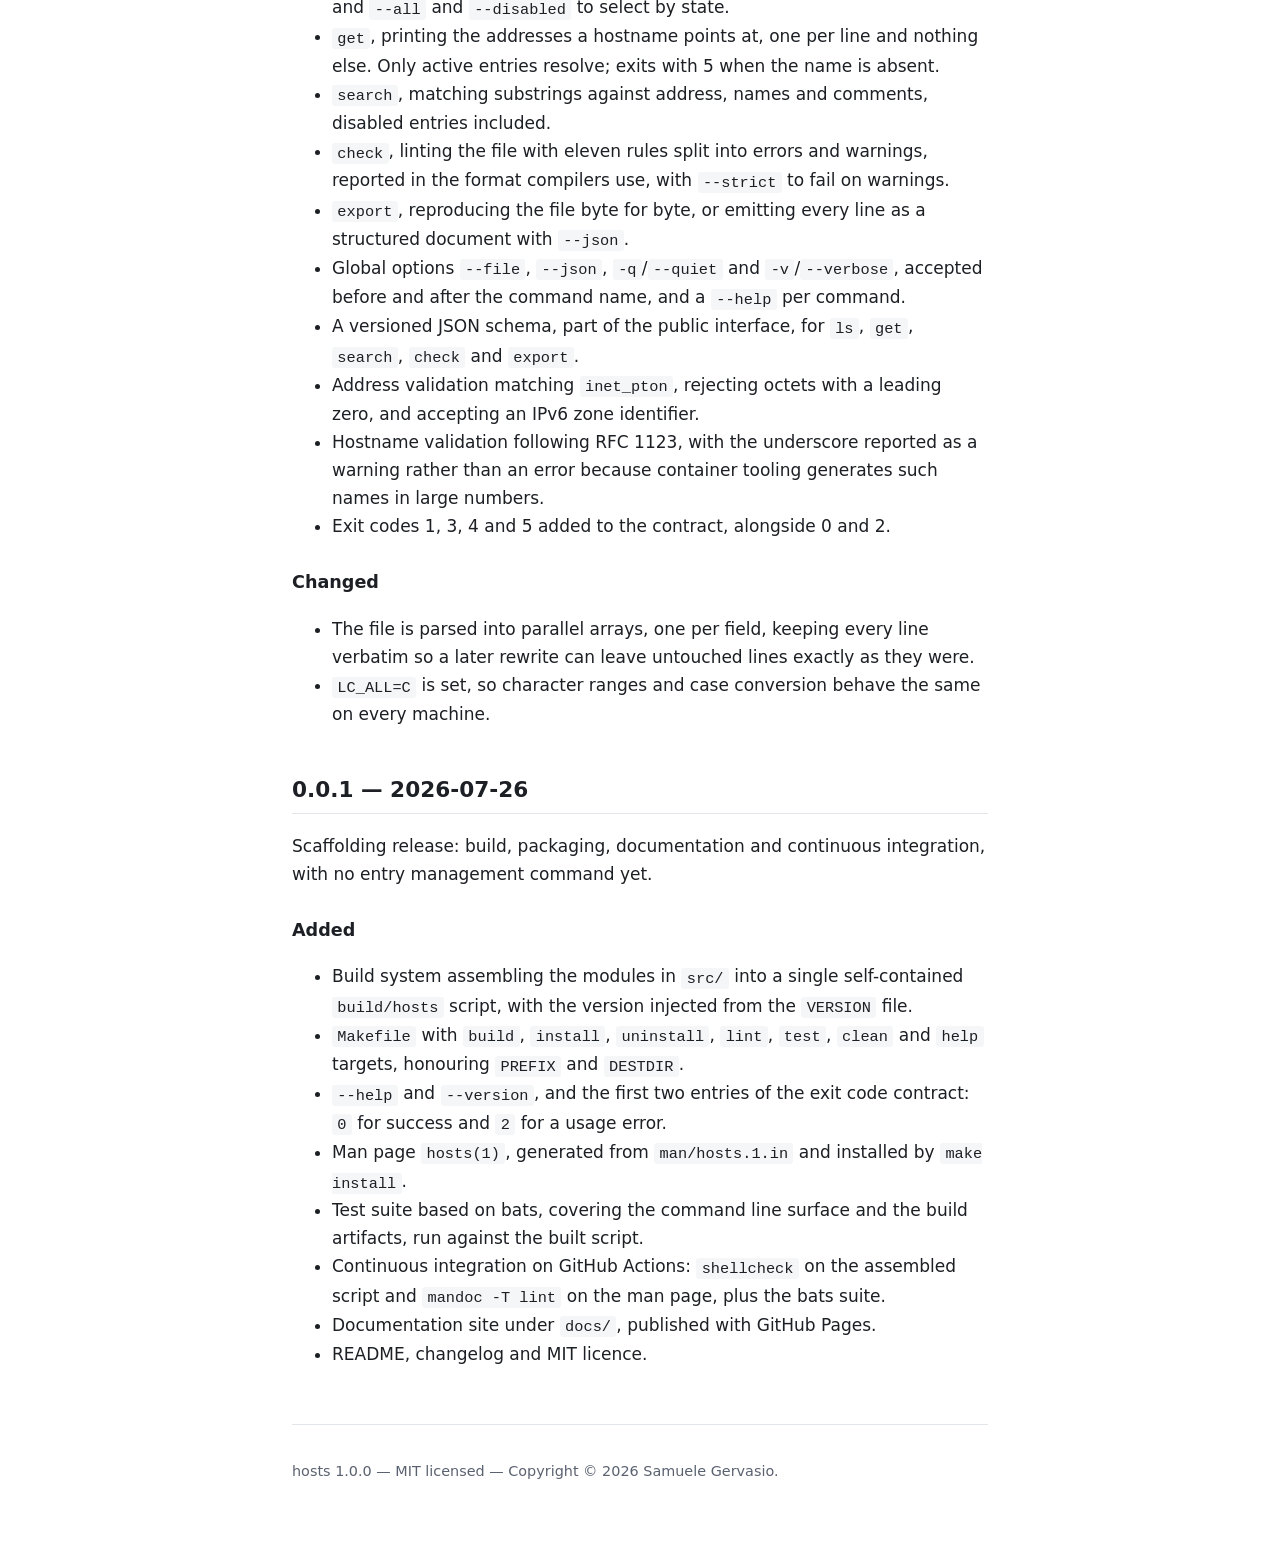
==== commit b04c21d6: "feat: package for Debian and publish a signed apt repository Until now the only way to install this " ====
--- a/docs/changelog.html
+++ b/docs/changelog.html
@@ -26,6 +26,55 @@
         <a href="https://semver.org/spec/v2.0.0.html">Semantic Versioning</a>.
       </p>
 
+      <h2 id="v1-0-0">1.0.0 &mdash; 2026-07-27</h2>
+      <p>
+        The first release that can be installed with <code>apt</code>, and the
+        point from which the interface is a promise.
+      </p>
+      <p>
+        Nothing in the program itself changed from 0.6.0. What changed is that
+        there is now a way to install it that does not begin with cloning a
+        repository, and a commitment about what will not break.
+      </p>
+      <h3>Added</h3>
+      <ul>
+        <li>
+          A Debian package, <code>hosts-cli</code>, holding the command, the man
+          page and the completions for bash and zsh. <code>make deb</code>
+          builds it from the same artifacts <code>make install</code> uses.
+        </li>
+        <li>
+          An APT repository published on GitHub Pages, signed, and rebuilt from
+          the packages attached to every GitHub Release so that it holds no
+          state of its own and cannot drift from what was published.
+        </li>
+        <li>
+          A release workflow that runs on a tag, refuses to continue when the
+          tag and the <code>VERSION</code> file disagree, installs the package
+          it just built and uses it before publishing anything, and takes the
+          release notes from the changelog.
+        </li>
+      </ul>
+      <h3>Changed</h3>
+      <ul>
+        <li>
+          GitHub Pages is deployed by a workflow rather than from the
+          <code>docs</code> folder of the branch, because an APT repository
+          contains a binary and committing one would put it in the history for
+          good.
+        </li>
+        <li>
+          The following are now covered by semantic versioning, and breaking any
+          of them costs a major version: the exit codes 0 to 8; the tab
+          separated output of <code>ls</code>, <code>search</code>,
+          <code>check</code>, <code>backup ls</code>, <code>profile ls</code>
+          and <code>flush</code>, the number of fields included; the JSON
+          schema; the rule identifiers of <code>check</code>; the environment
+          variables and the layout of the backup and profile stores, sidecar
+          format included.
+        </li>
+      </ul>
+
       <h2 id="v0-6-0">0.6.0 &mdash; 2026-07-27</h2>
       <p>
         <code>flush</code> and shell completions. The planned command surface is
@@ -415,7 +464,7 @@
 
     <footer>
       <p>
-        hosts 0.6.0 &mdash; MIT licensed &mdash; Copyright &copy; 2026 Samuele
+        hosts 1.0.0 &mdash; MIT licensed &mdash; Copyright &copy; 2026 Samuele
         Gervasio.
       </p>
     </footer>
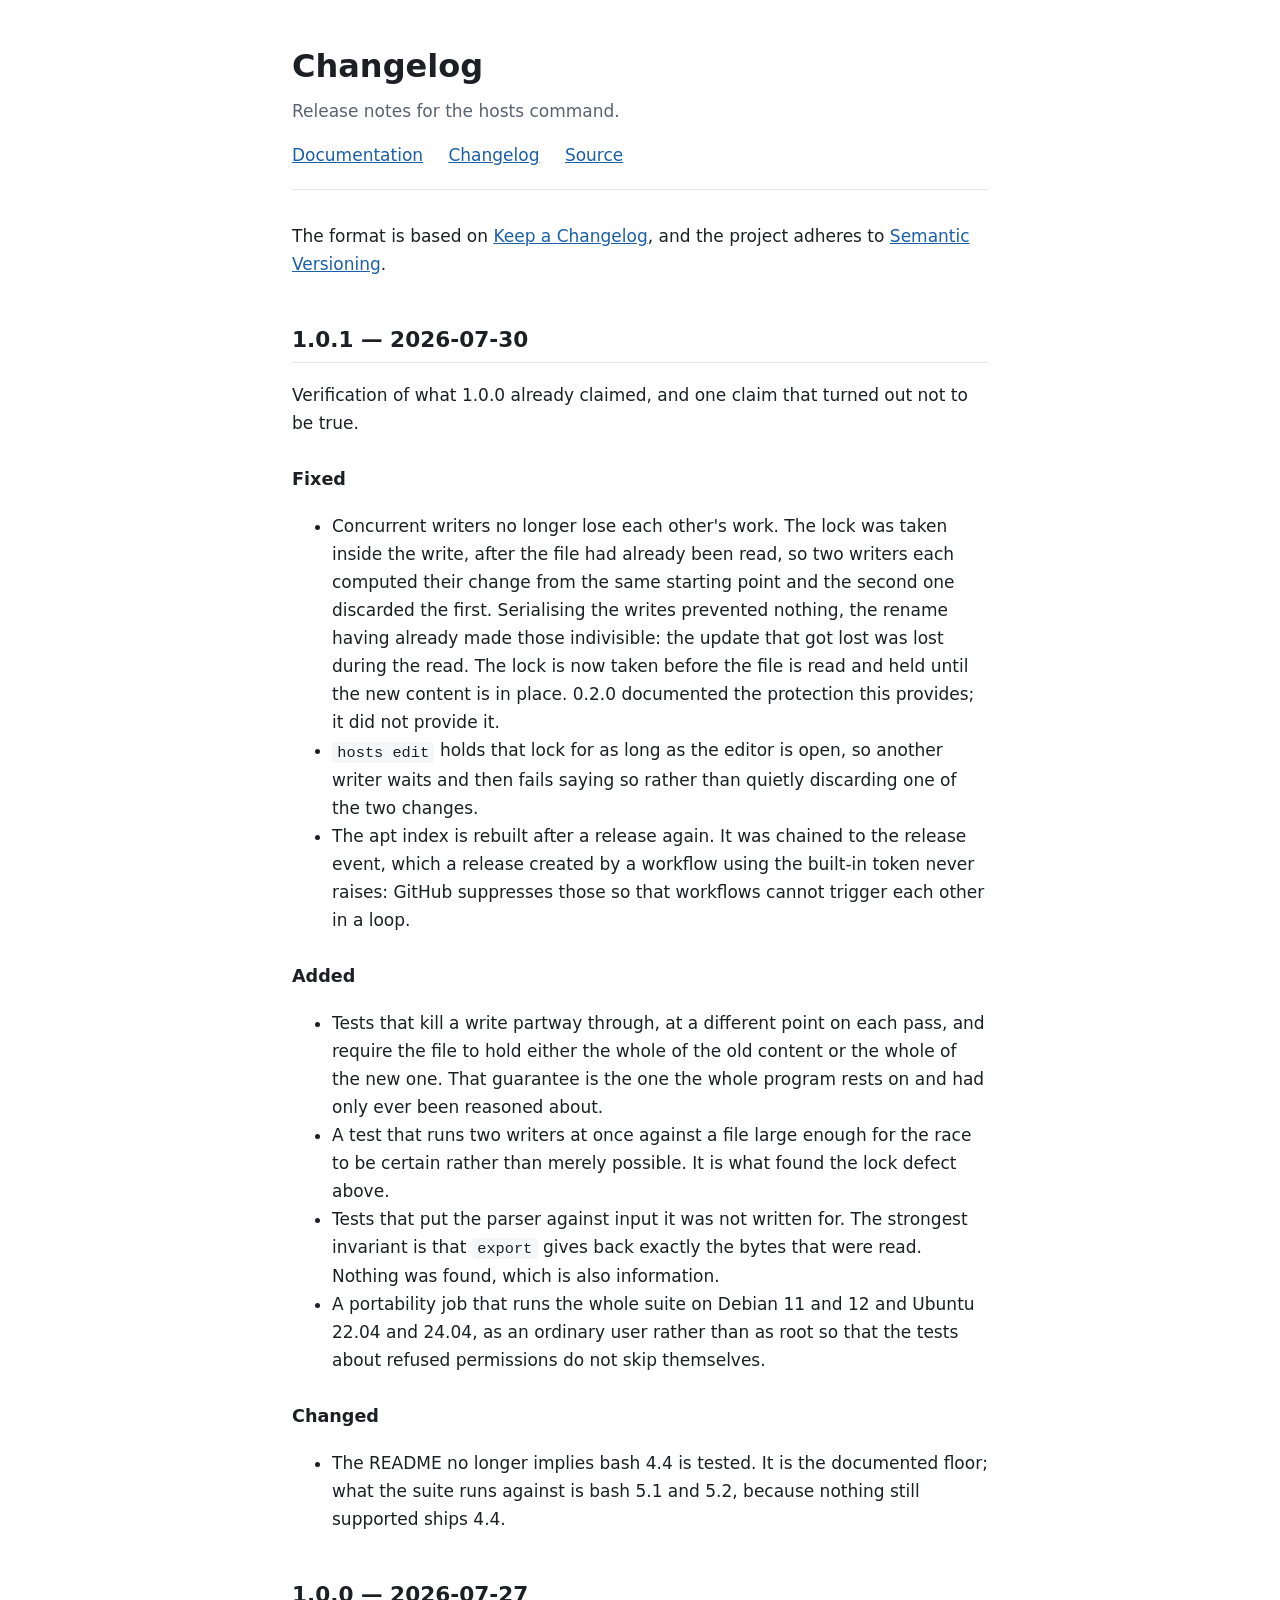
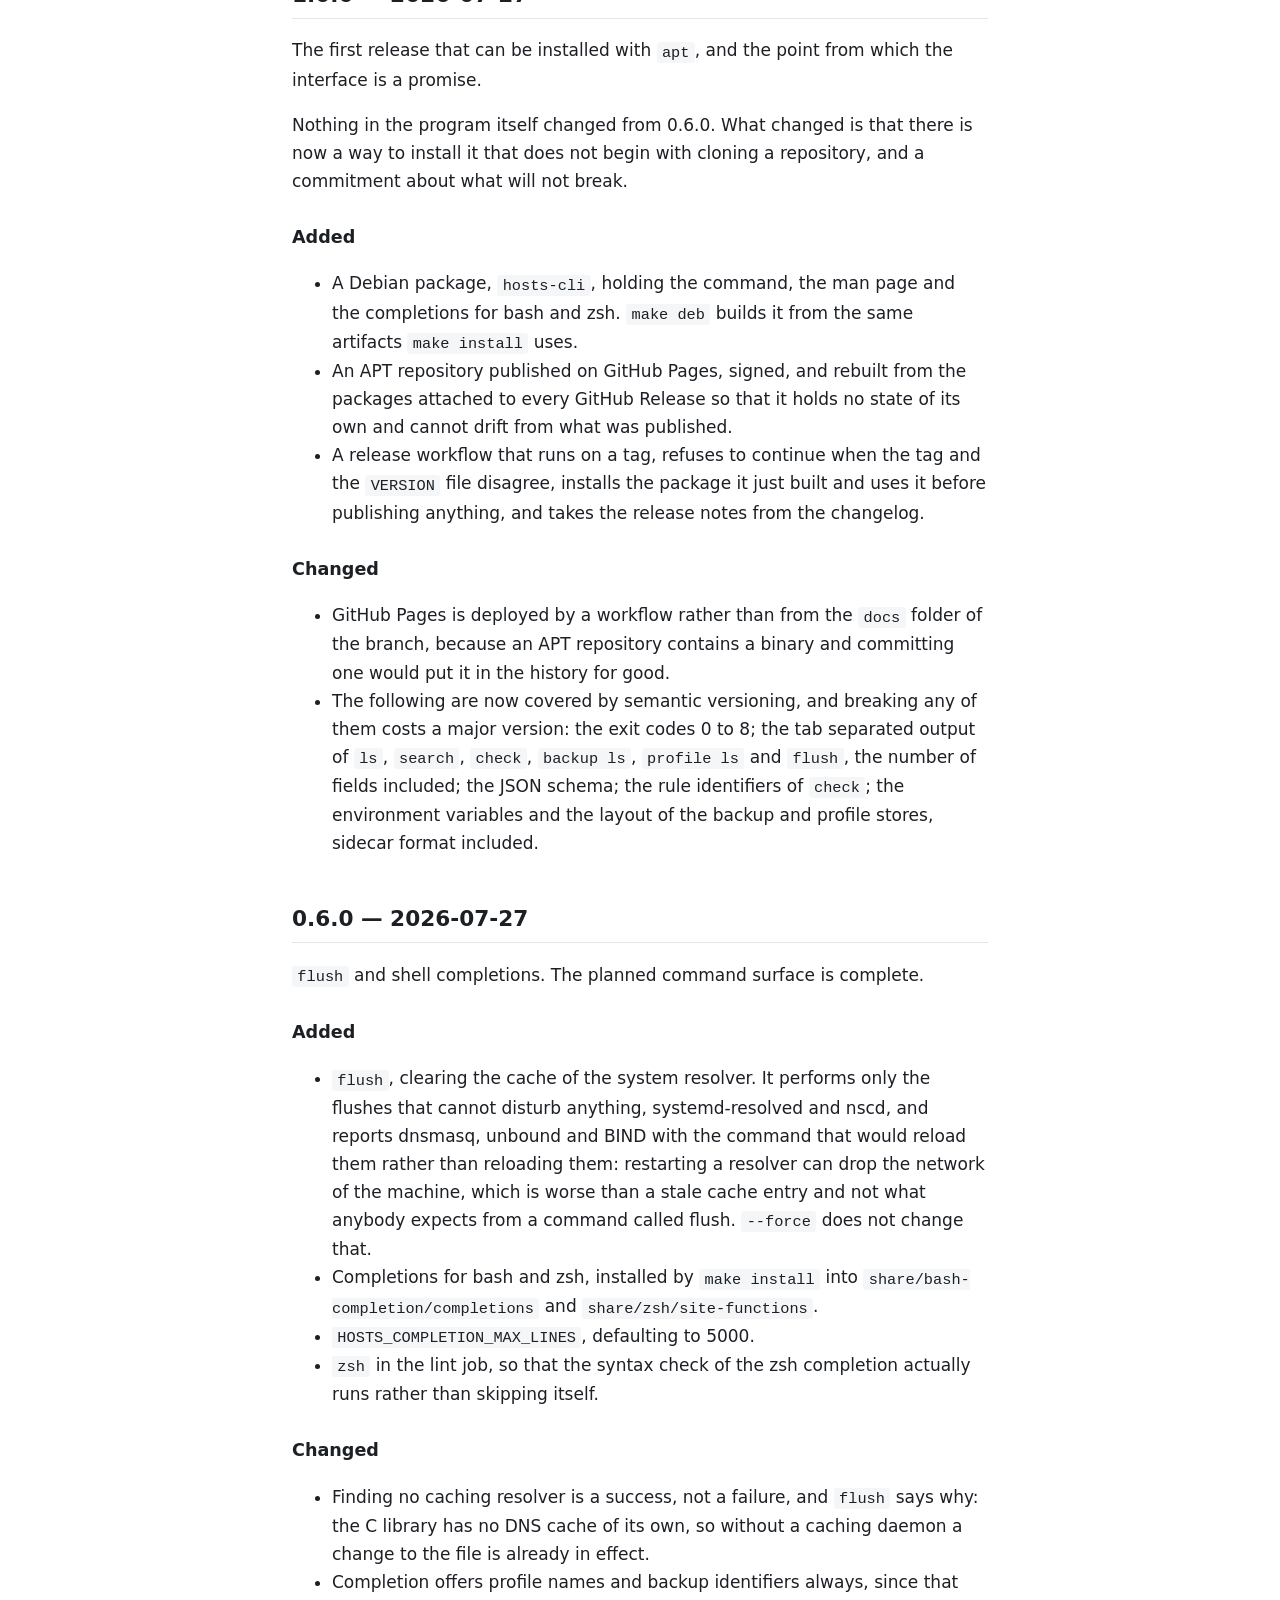
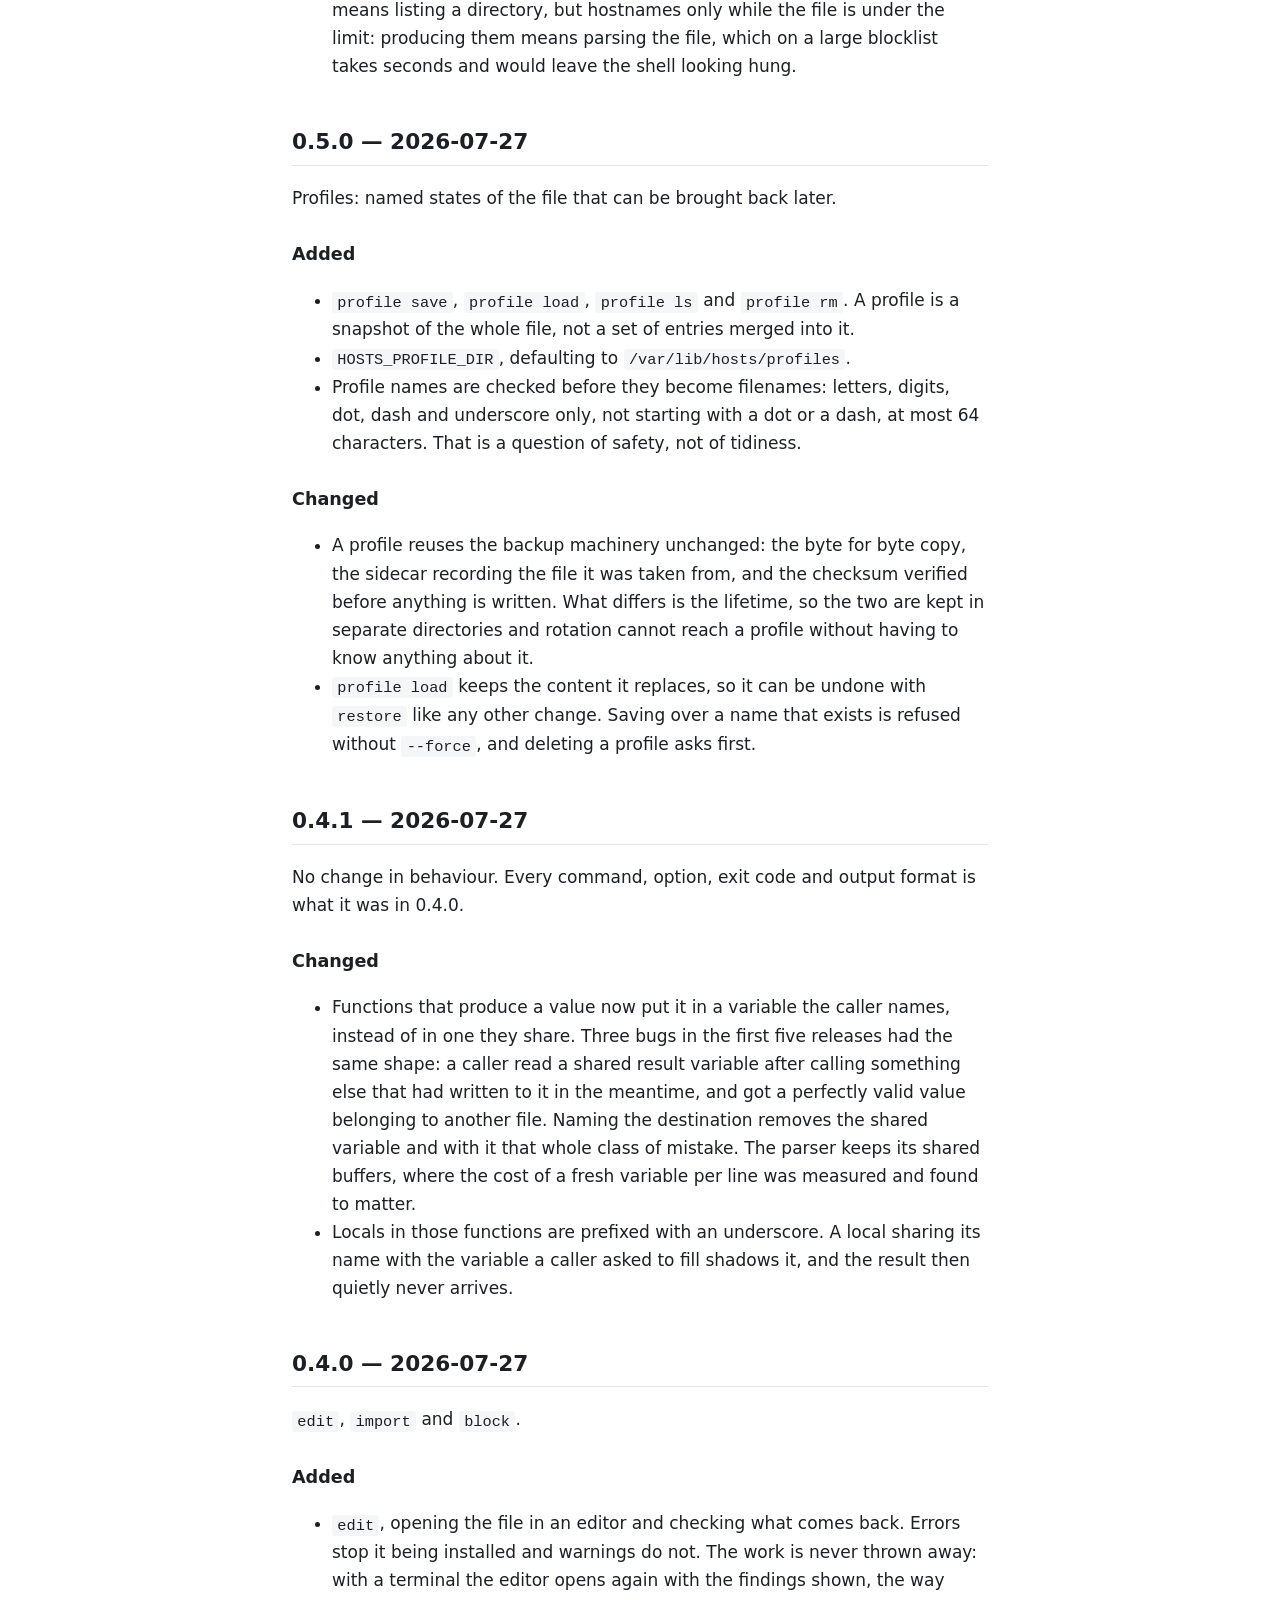
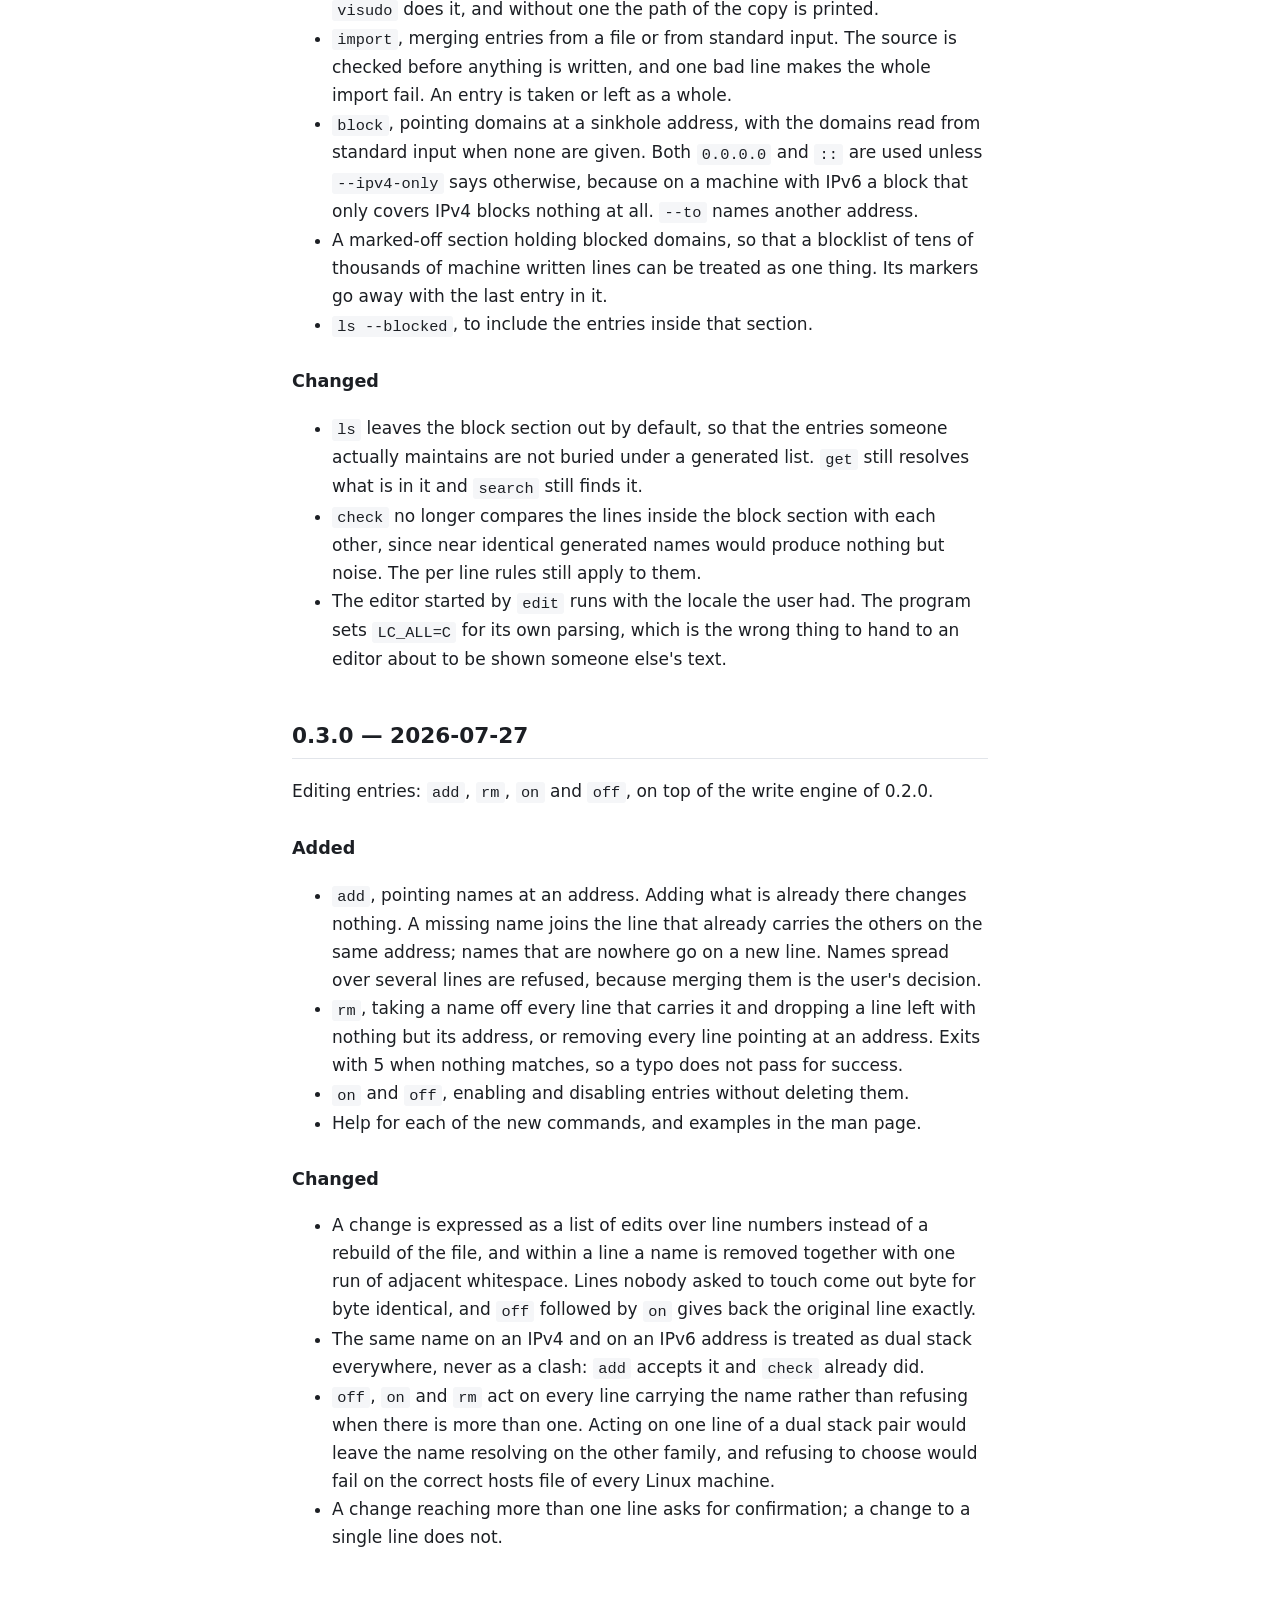
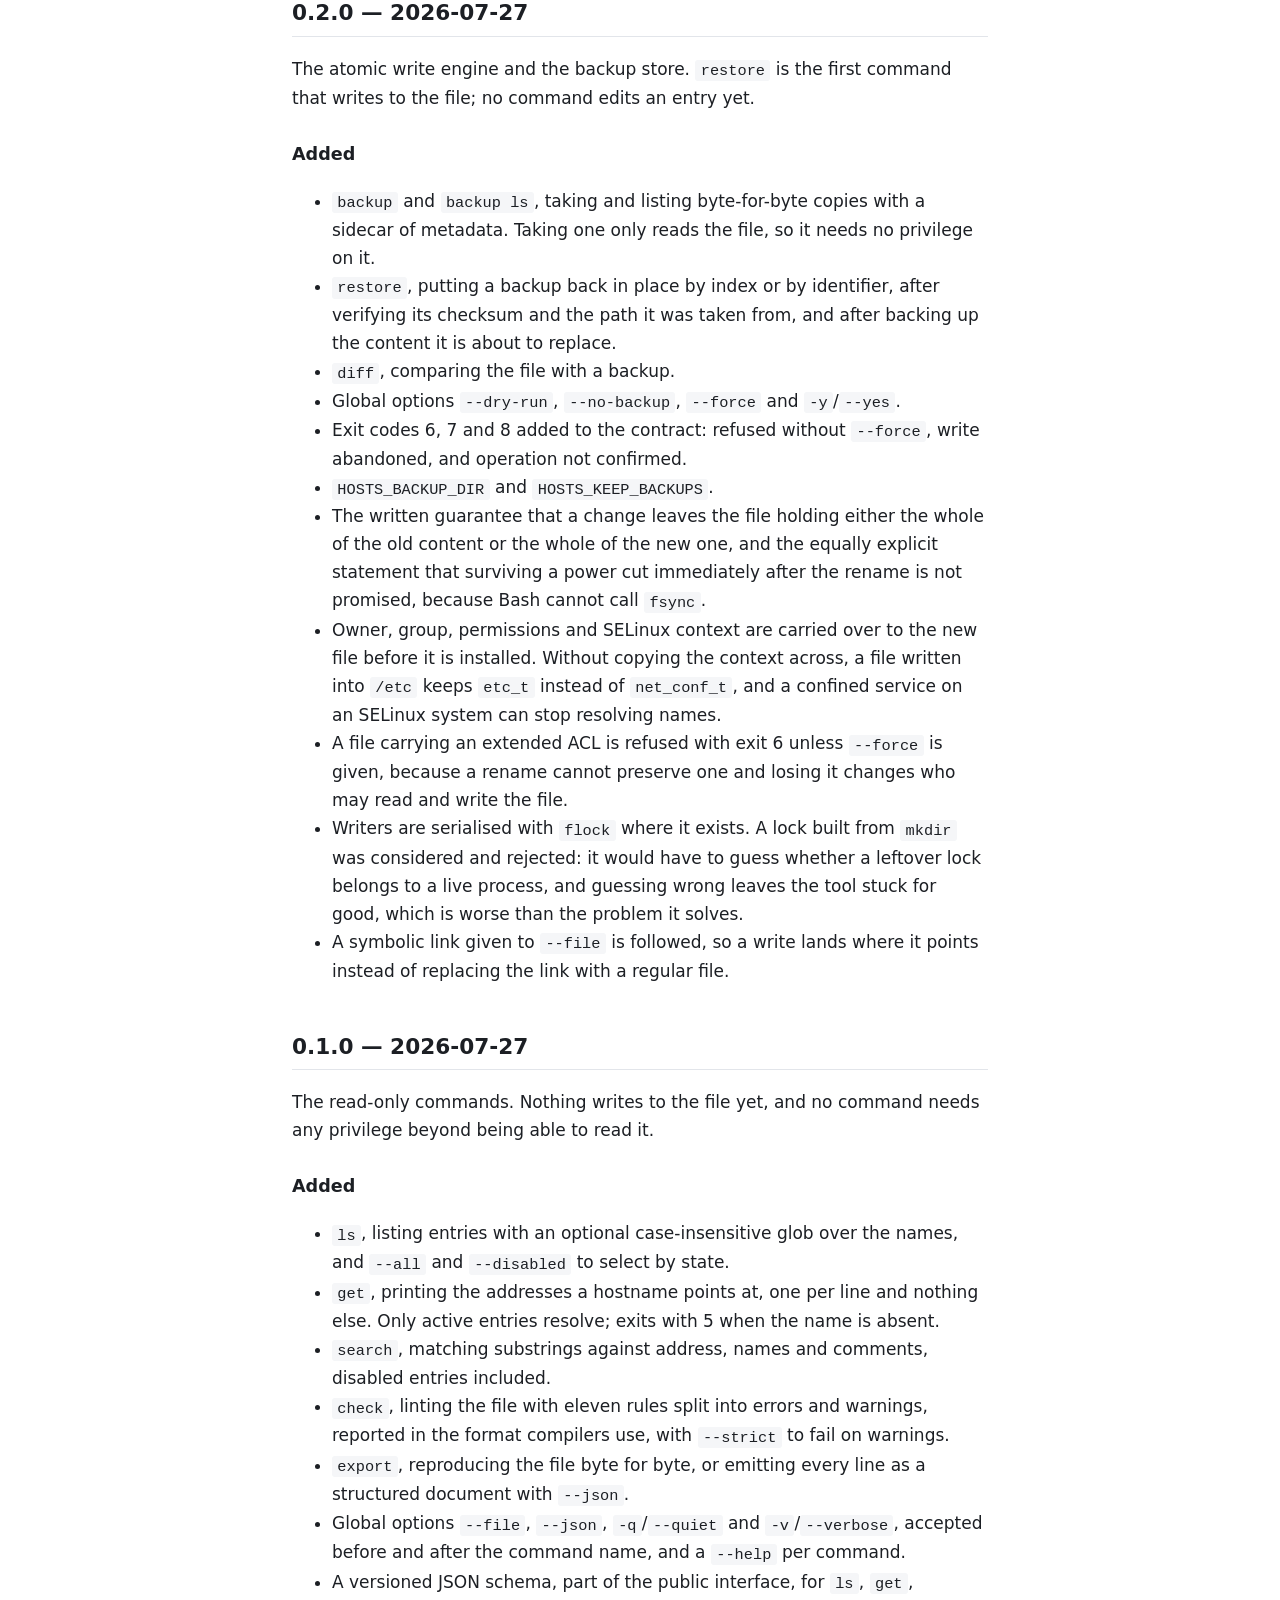
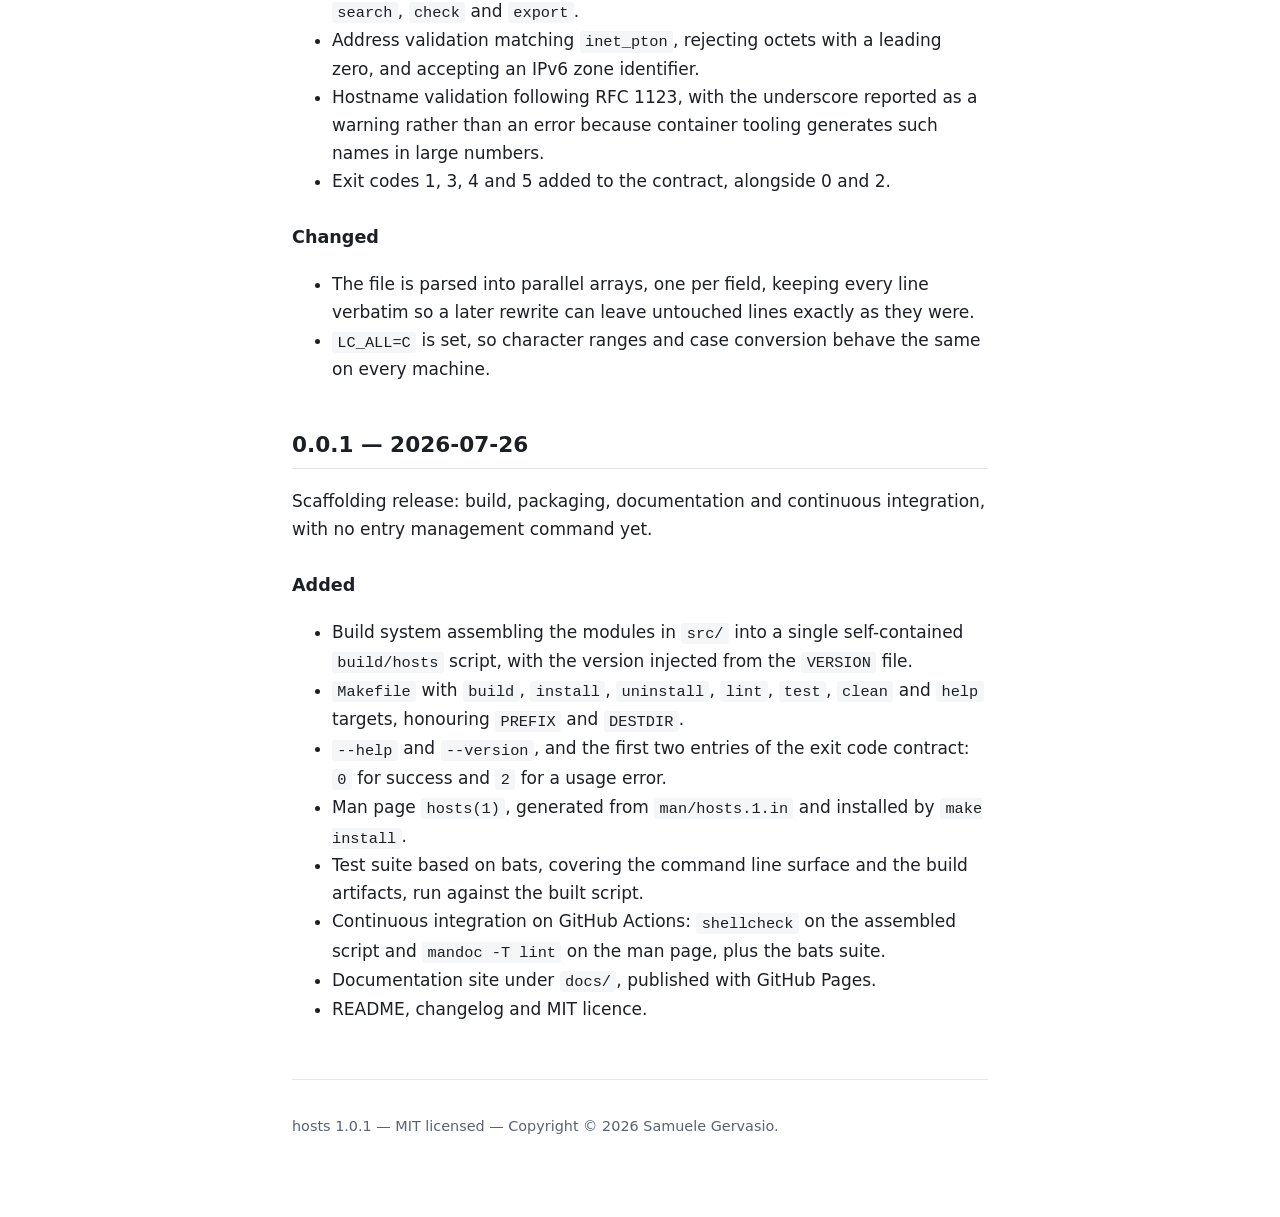
==== commit ca542ec0: "fix: take the write lock before the file is read The project's central claim had been reasoned about" ====
--- a/docs/changelog.html
+++ b/docs/changelog.html
@@ -26,6 +26,68 @@
         <a href="https://semver.org/spec/v2.0.0.html">Semantic Versioning</a>.
       </p>
 
+      <h2 id="v1-0-1">1.0.1 &mdash; 2026-07-30</h2>
+      <p>
+        Verification of what 1.0.0 already claimed, and one claim that turned
+        out not to be true.
+      </p>
+      <h3>Fixed</h3>
+      <ul>
+        <li>
+          Concurrent writers no longer lose each other's work. The lock was
+          taken inside the write, after the file had already been read, so two
+          writers each computed their change from the same starting point and
+          the second one discarded the first. Serialising the writes prevented
+          nothing, the rename having already made those indivisible: the update
+          that got lost was lost during the read. The lock is now taken before
+          the file is read and held until the new content is in place. 0.2.0
+          documented the protection this provides; it did not provide it.
+        </li>
+        <li>
+          <code>hosts edit</code> holds that lock for as long as the editor is
+          open, so another writer waits and then fails saying so rather than
+          quietly discarding one of the two changes.
+        </li>
+        <li>
+          The apt index is rebuilt after a release again. It was chained to the
+          release event, which a release created by a workflow using the
+          built-in token never raises: GitHub suppresses those so that workflows
+          cannot trigger each other in a loop.
+        </li>
+      </ul>
+      <h3>Added</h3>
+      <ul>
+        <li>
+          Tests that kill a write partway through, at a different point on each
+          pass, and require the file to hold either the whole of the old content
+          or the whole of the new one. That guarantee is the one the whole
+          program rests on and had only ever been reasoned about.
+        </li>
+        <li>
+          A test that runs two writers at once against a file large enough for
+          the race to be certain rather than merely possible. It is what found
+          the lock defect above.
+        </li>
+        <li>
+          Tests that put the parser against input it was not written for. The
+          strongest invariant is that <code>export</code> gives back exactly the
+          bytes that were read. Nothing was found, which is also information.
+        </li>
+        <li>
+          A portability job that runs the whole suite on Debian 11 and 12 and
+          Ubuntu 22.04 and 24.04, as an ordinary user rather than as root so
+          that the tests about refused permissions do not skip themselves.
+        </li>
+      </ul>
+      <h3>Changed</h3>
+      <ul>
+        <li>
+          The README no longer implies bash 4.4 is tested. It is the documented
+          floor; what the suite runs against is bash 5.1 and 5.2, because
+          nothing still supported ships 4.4.
+        </li>
+      </ul>
+
       <h2 id="v1-0-0">1.0.0 &mdash; 2026-07-27</h2>
       <p>
         The first release that can be installed with <code>apt</code>, and the
@@ -464,7 +526,7 @@
 
     <footer>
       <p>
-        hosts 1.0.0 &mdash; MIT licensed &mdash; Copyright &copy; 2026 Samuele
+        hosts 1.0.1 &mdash; MIT licensed &mdash; Copyright &copy; 2026 Samuele
         Gervasio.
       </p>
     </footer>
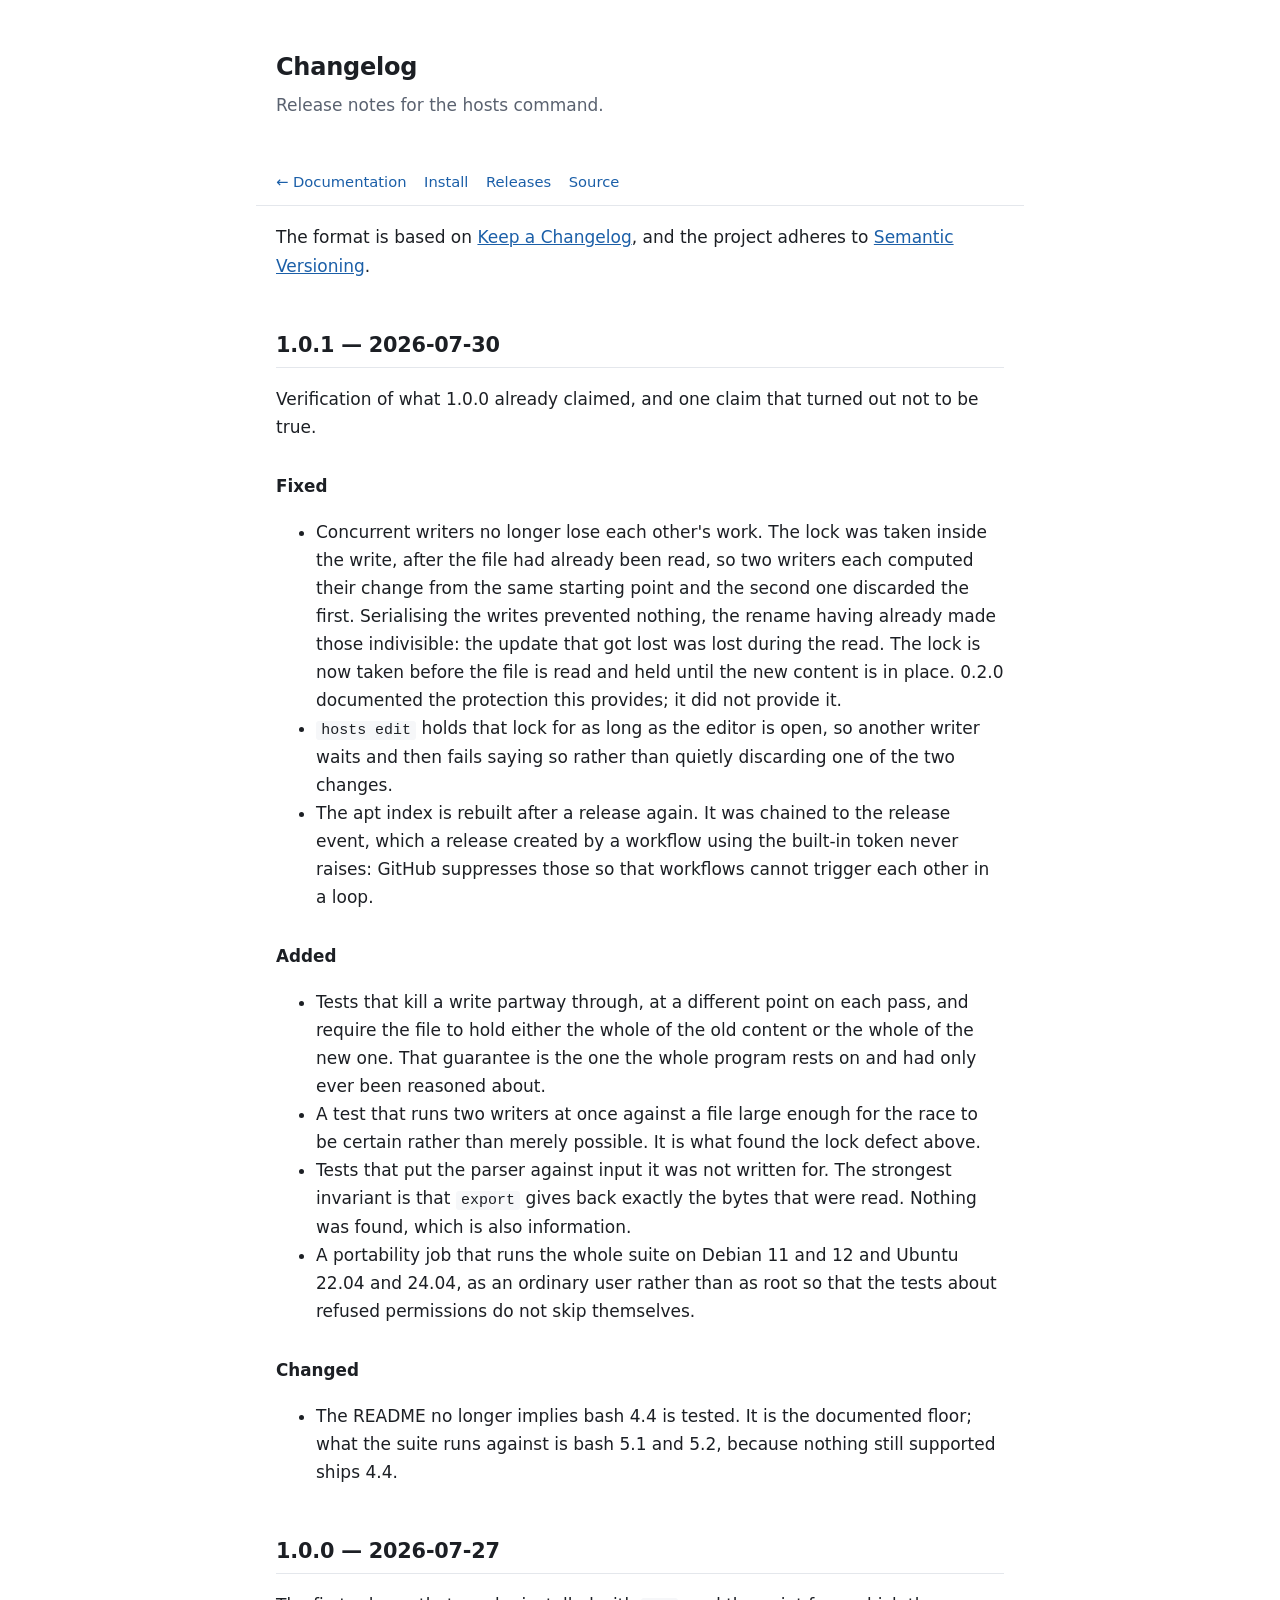
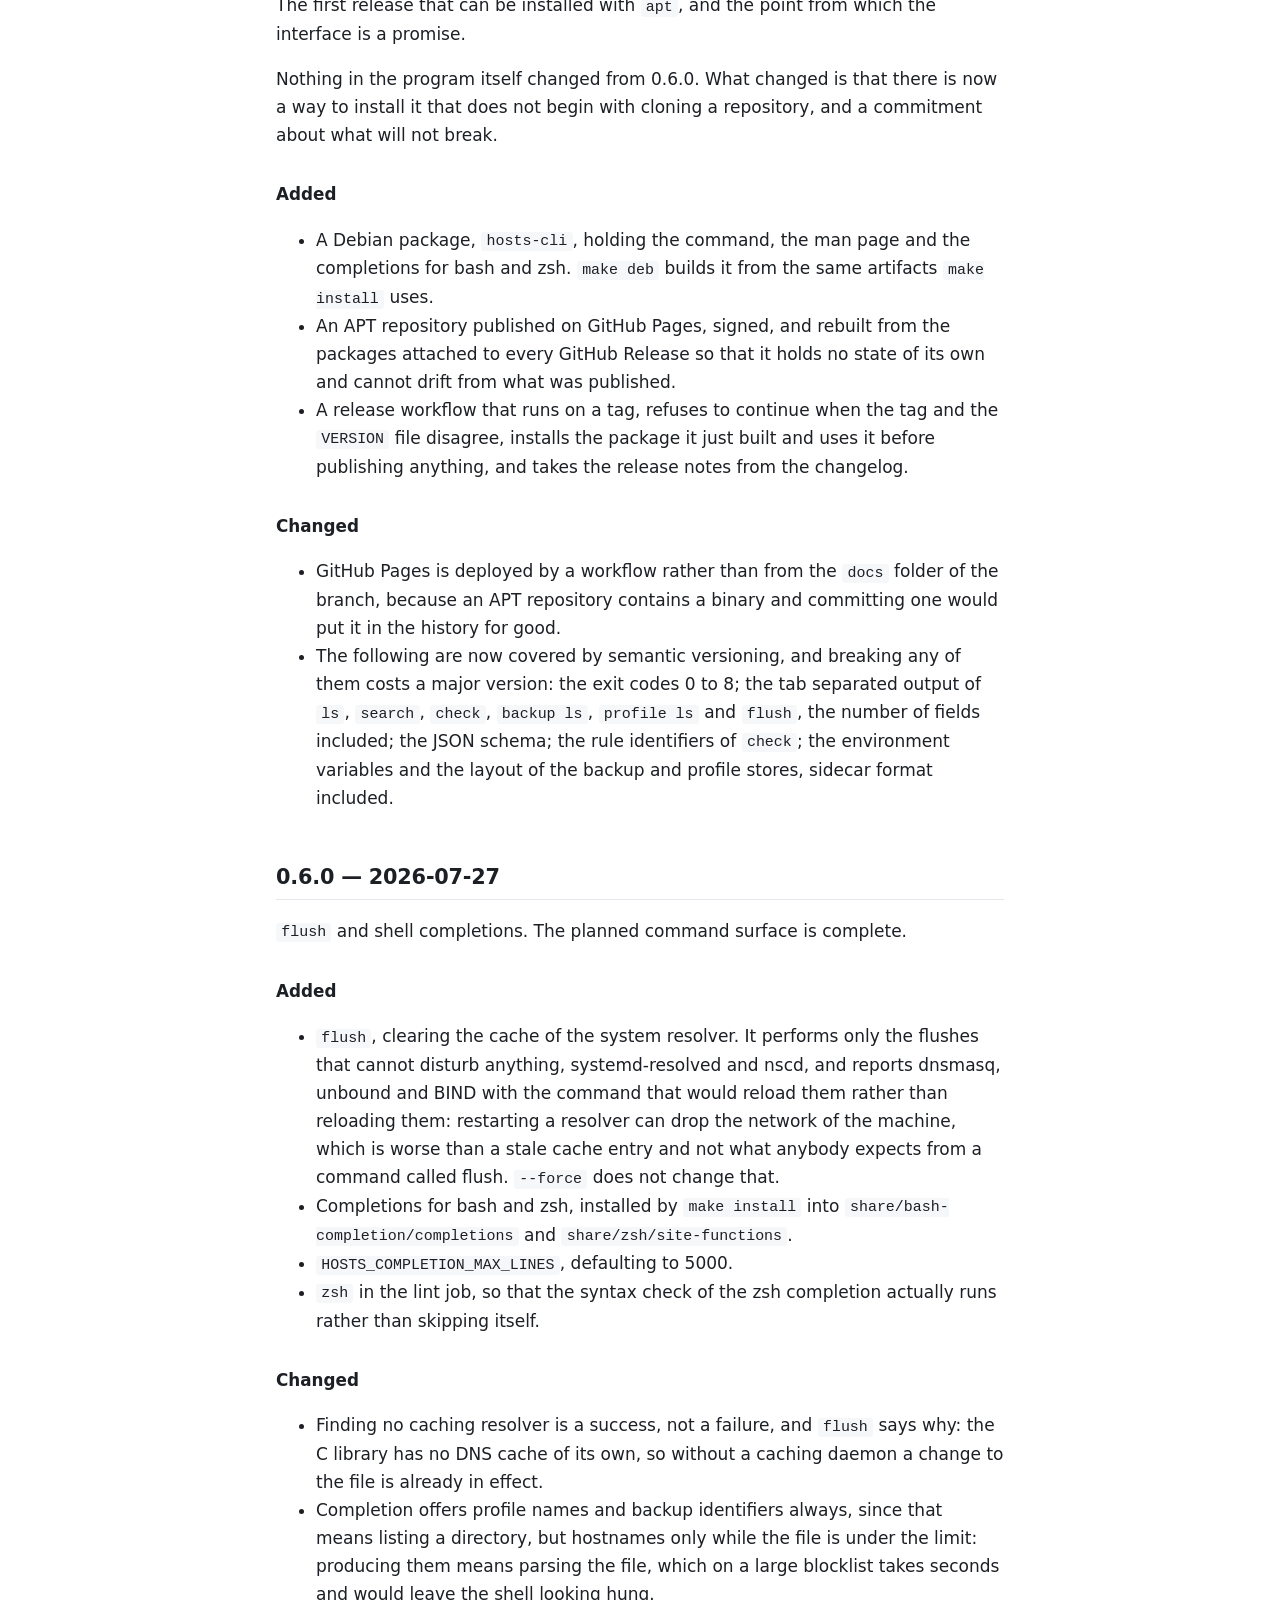
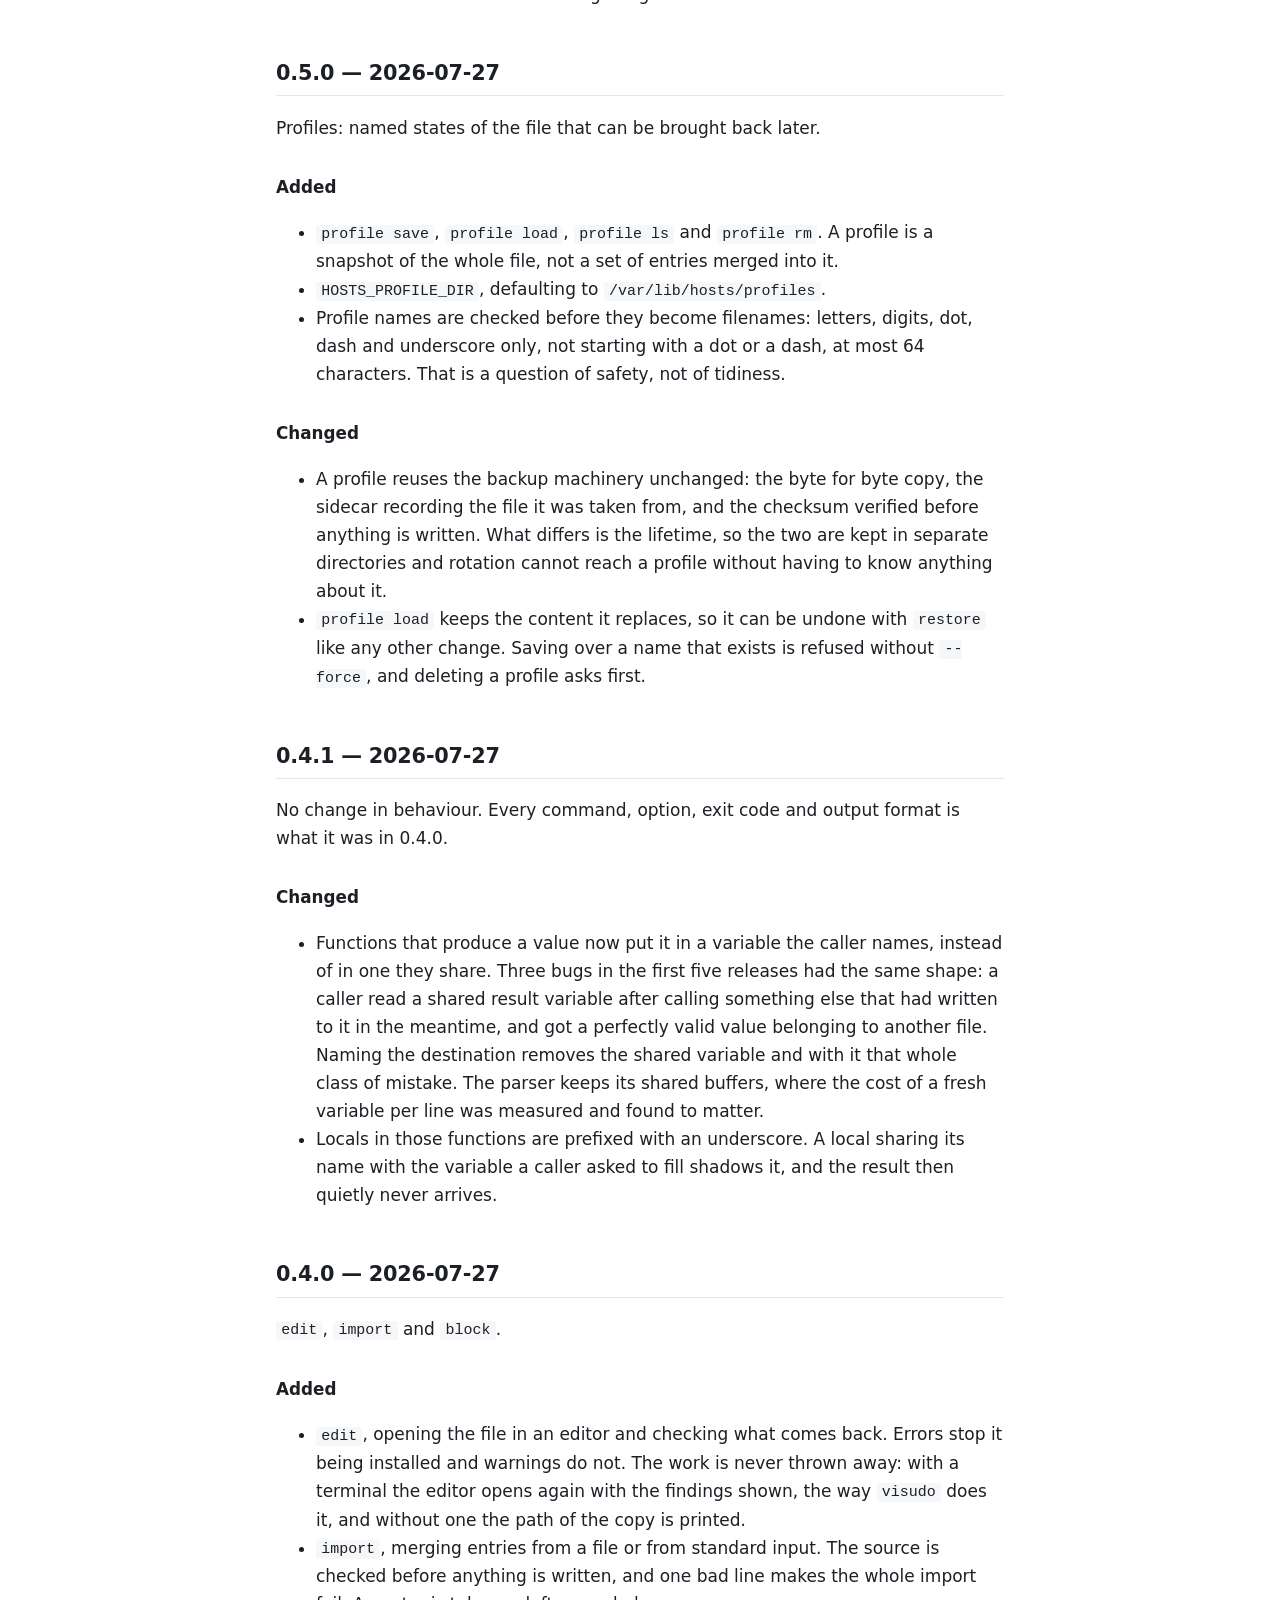
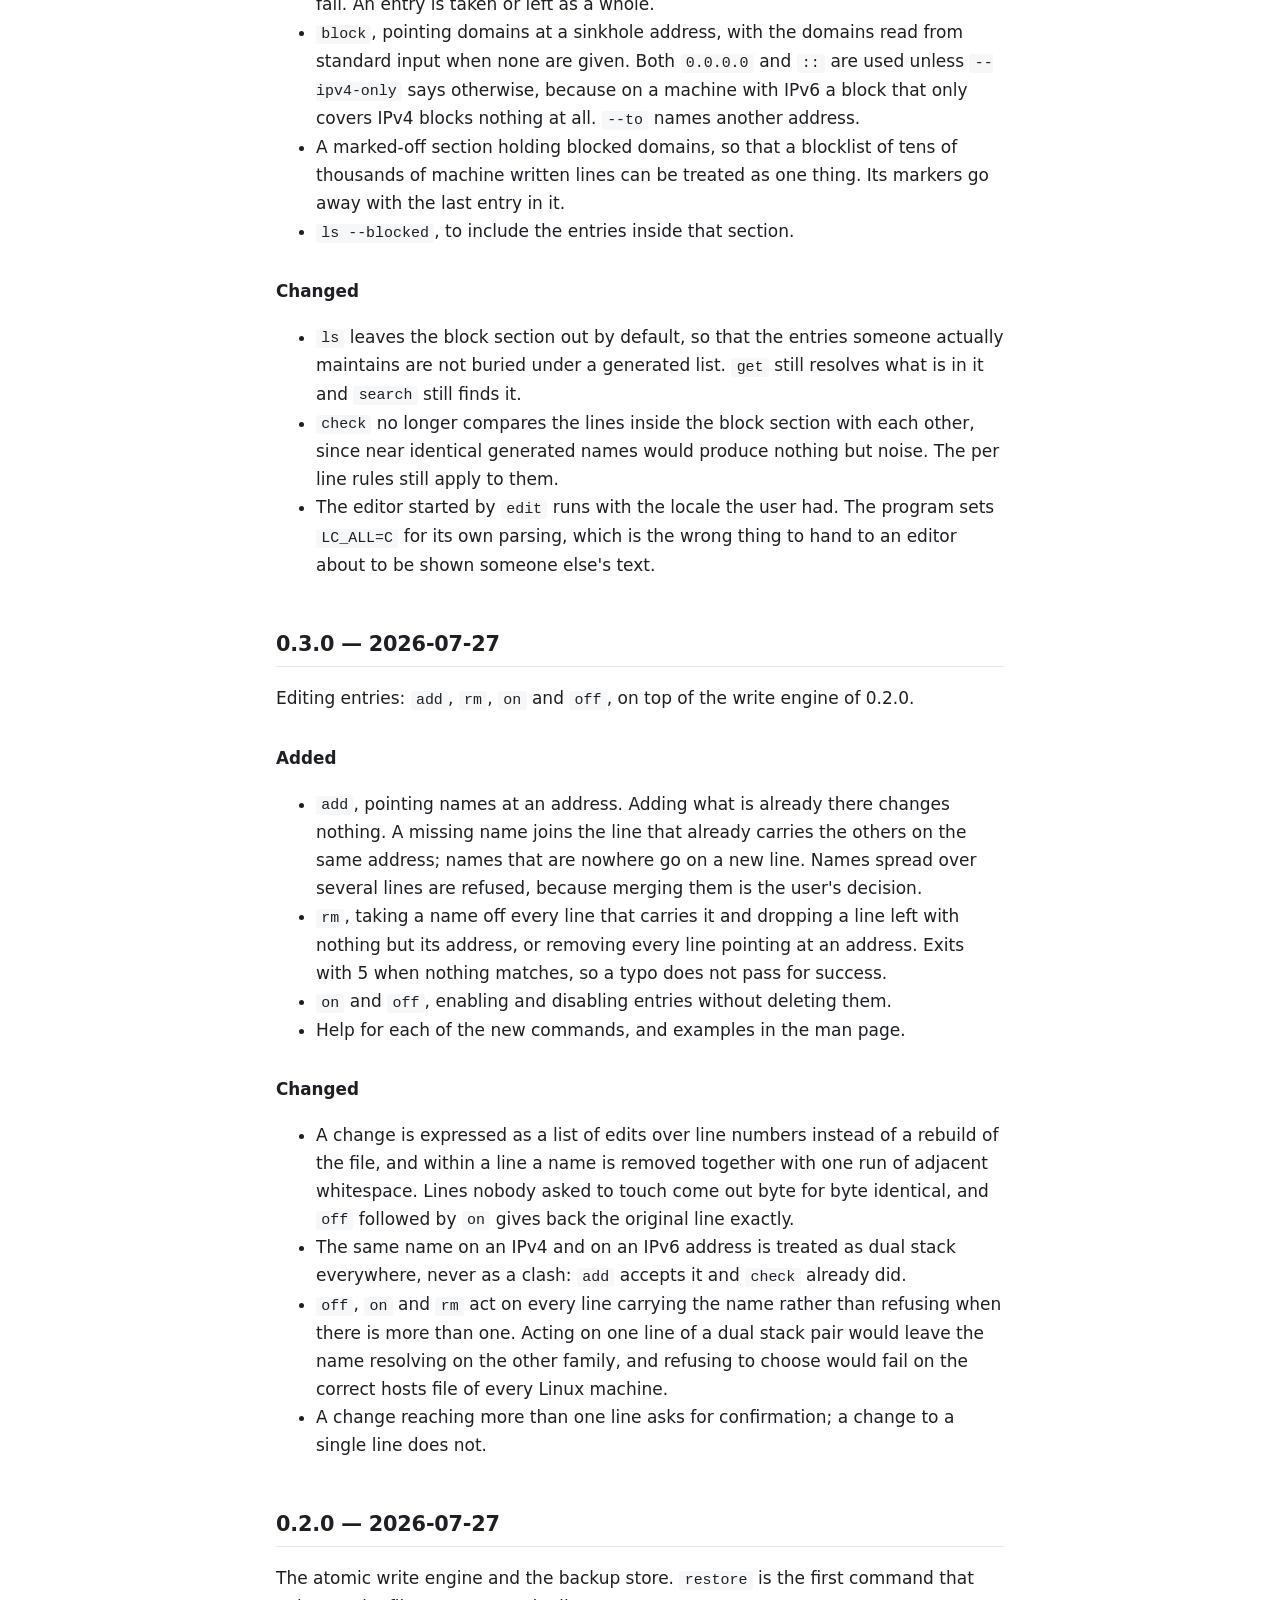
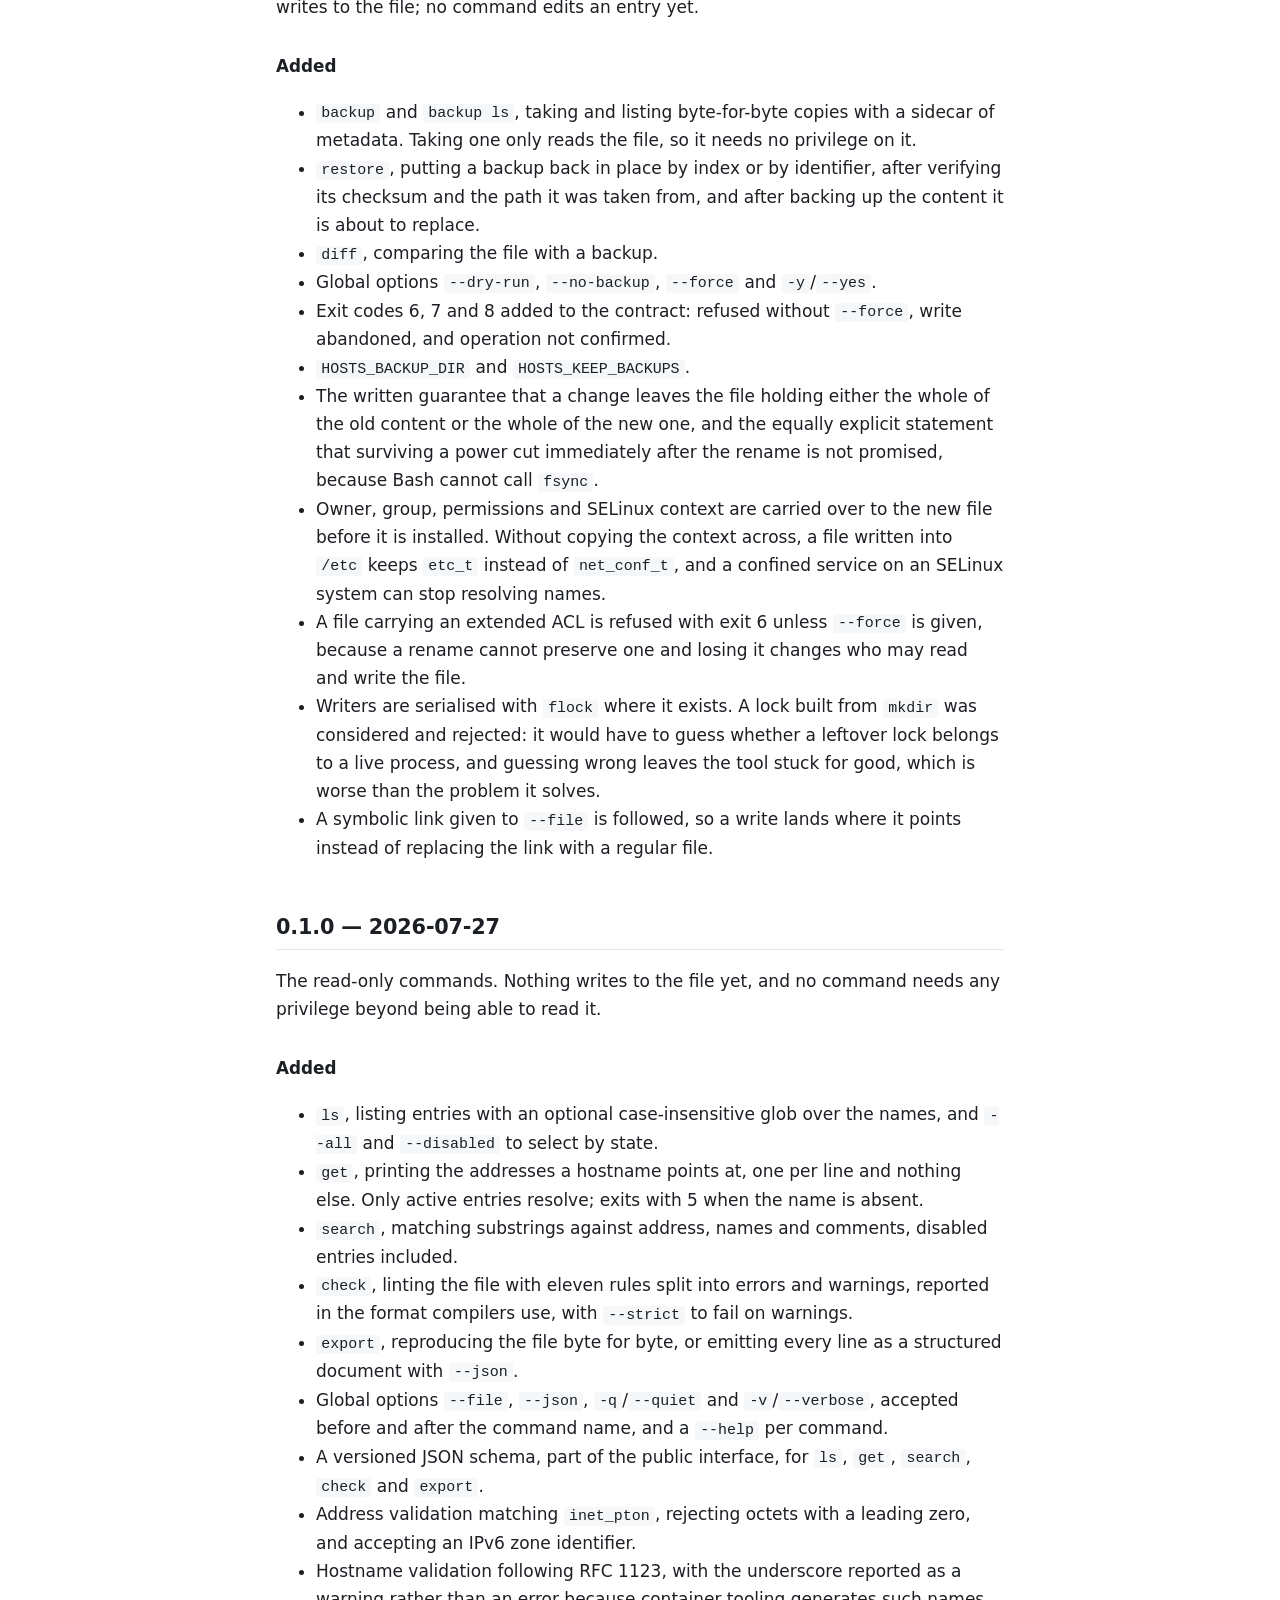
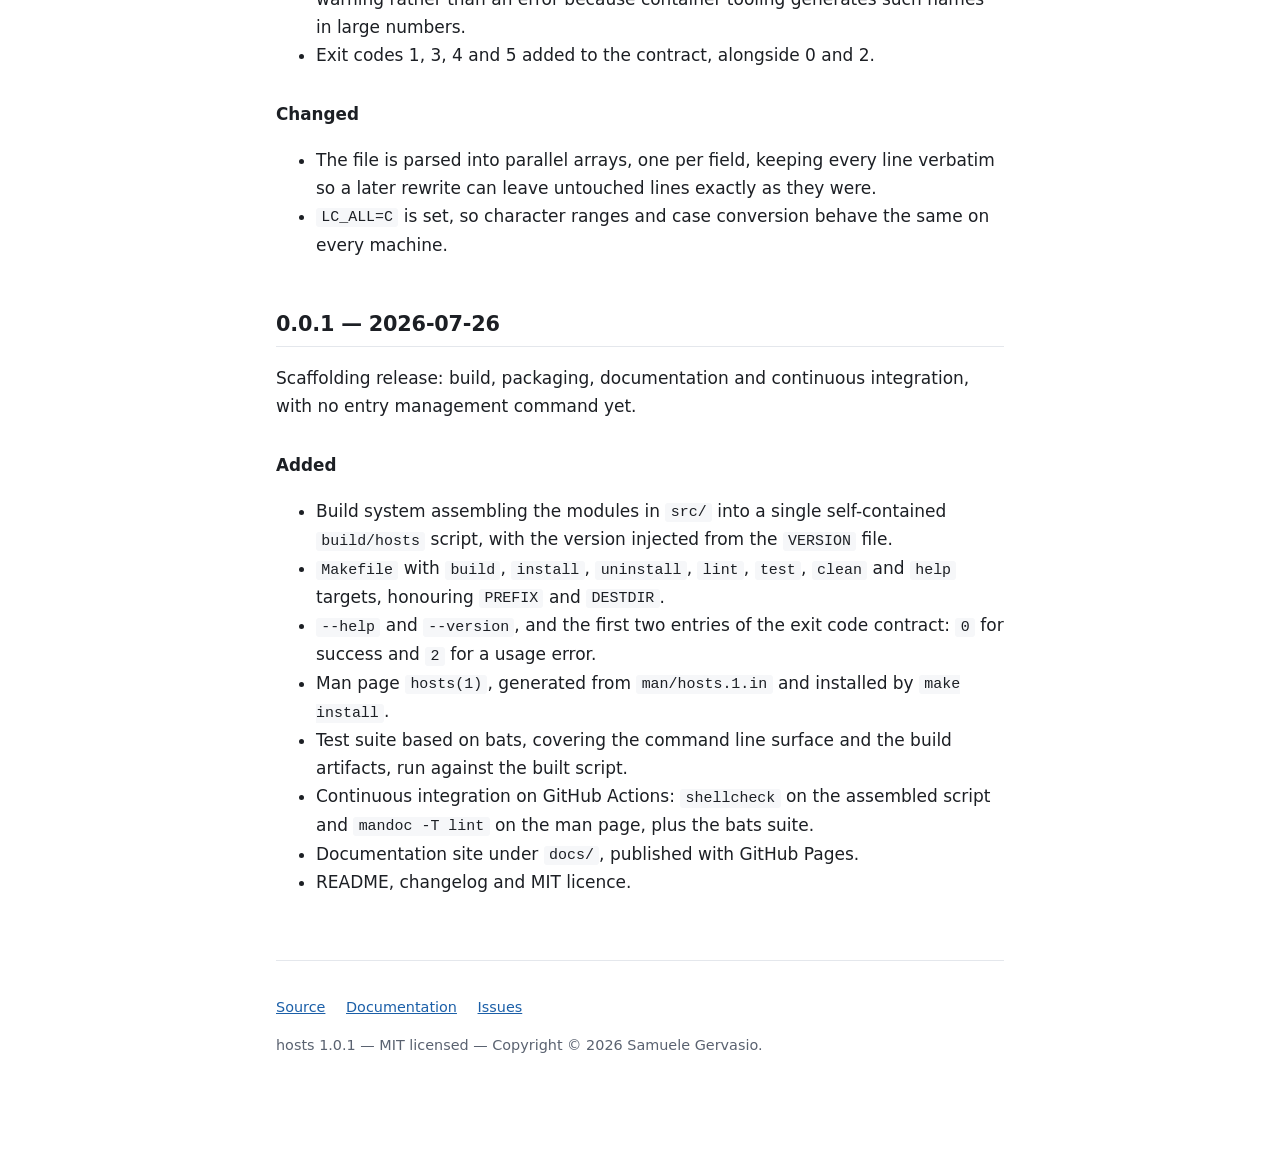
==== commit 4ce45ba0: "feat(docs): lead with a recorded demonstration and a landing page The site opened on a table of cont" ====
--- a/docs/changelog.html
+++ b/docs/changelog.html
@@ -12,8 +12,9 @@
       <h1>Changelog</h1>
       <p class="tagline">Release notes for the hosts command.</p>
       <nav>
-        <a href="index.html">Documentation</a>
-        <a href="changelog.html">Changelog</a>
+        <a href="index.html">&larr; Documentation</a>
+        <a href="index.html#installation">Install</a>
+        <a href="https://github.com/n36l3c7/hosts-cli/releases">Releases</a>
         <a href="https://github.com/n36l3c7/hosts-cli">Source</a>
       </nav>
     </header>
@@ -526,6 +527,11 @@
 
     <footer>
       <p>
+        <a href="https://github.com/n36l3c7/hosts-cli">Source</a>
+        <a href="index.html">Documentation</a>
+        <a href="https://github.com/n36l3c7/hosts-cli/issues">Issues</a>
+      </p>
+      <p>
         hosts 1.0.1 &mdash; MIT licensed &mdash; Copyright &copy; 2026 Samuele
         Gervasio.
       </p>
--- a/docs/style.css
+++ b/docs/style.css
@@ -1,13 +1,15 @@
-/* hosts-cli documentation site. Single hand-written stylesheet, no external
-   assets, no fonts loaded from third parties, no trackers. */
+/* hosts-cli documentation site. One hand-written stylesheet, no external
+   assets, no fonts loaded from third parties, no trackers. Light by default,
+   with a dark variant for readers whose system asks for one. */
 
 :root {
   --bg: #ffffff;
   --fg: #1c1f24;
   --muted: #5a6270;
-  --rule: #e2e5ea;
+  --rule: #e4e7ec;
   --accent: #1b5fa8;
-  --code-bg: #f5f6f8;
+  --code-bg: #f6f7f9;
+  --button-bg: #ffffff;
 }
 
 @media (prefers-color-scheme: dark) {
@@ -18,6 +20,7 @@
     --rule: #2b3038;
     --accent: #79b1ef;
     --code-bg: #1d2128;
+    --button-bg: #232830;
   }
 }
 
@@ -27,8 +30,8 @@
 
 body {
   margin: 0 auto;
-  max-width: 46rem;
-  padding: 2.5rem 1.25rem 4rem;
+  max-width: 48rem;
+  padding: 0 1.25rem 5rem;
   background: var(--bg);
   color: var(--fg);
   font-family: system-ui, -apple-system, "Segoe UI", Roboto, sans-serif;
@@ -36,47 +39,149 @@
   line-height: 1.65;
 }
 
+a {
+  color: var(--accent);
+}
+
+img {
+  display: block;
+  height: auto;
+  max-width: 100%;
+}
+
+/* --- the top of the page ---------------------------------------------- */
+
 header {
+  padding-top: 3rem;
+}
+
+h1 {
+  font-size: 1.5rem;
+  letter-spacing: -0.01em;
+  margin: 0;
+}
+
+header .tagline {
+  color: var(--muted);
+  margin: 0.2rem 0 2.5rem;
+}
+
+/* The claim the whole program is built around, said once and plainly. */
+.hero {
+  font-size: 1.6rem;
+  font-weight: 600;
+  letter-spacing: -0.02em;
+  line-height: 1.3;
+  margin: 0 0 0.6rem;
+}
+
+.hero em {
+  color: var(--accent);
+  font-style: italic;
+  font-weight: 600;
+}
+
+.lede {
+  color: var(--muted);
+  font-size: 1.05rem;
+  margin: 0 0 2rem;
+}
+
+/* --- the install block, with its copy button -------------------------- */
+
+.install {
+  position: relative;
+}
+
+.install pre {
+  padding-right: 5.5rem;
+}
+
+button.copy {
+  position: absolute;
+  top: 0.6rem;
+  right: 0.6rem;
+  background: var(--button-bg);
+  border: 1px solid var(--rule);
+  border-radius: 5px;
+  color: var(--muted);
+  cursor: pointer;
+  font: inherit;
+  font-size: 0.8rem;
+  padding: 0.15rem 0.6rem;
+}
+
+button.copy:hover {
+  color: var(--fg);
+}
+
+/* --- the demonstration ------------------------------------------------ */
+
+figure {
+  margin: 2rem 0;
+}
+
+figure img {
+  border: 1px solid var(--rule);
+  border-radius: 6px;
+}
+
+figcaption {
+  color: var(--muted);
+  font-size: 0.85rem;
+  margin-top: 0.6rem;
+}
+
+/* --- section navigation ----------------------------------------------- */
+
+nav {
+  position: sticky;
+  top: 0;
+  z-index: 10;
+  margin: 2.5rem -1.25rem 0;
+  padding: 0.7rem 1.25rem;
+  background: var(--bg);
   border-bottom: 1px solid var(--rule);
-  margin-bottom: 2rem;
-  padding-bottom: 1.25rem;
-}
-
-header p.tagline {
-  color: var(--muted);
-  margin: 0.25rem 0 1rem;
+  display: flex;
+  flex-wrap: wrap;
+  gap: 0.4rem 1.1rem;
+  font-size: 0.92rem;
 }
 
 nav a {
-  margin-right: 1.25rem;
-}
-
-h1 {
-  font-size: 2rem;
-  margin: 0;
-}
+  text-decoration: none;
+}
+
+nav a:hover {
+  text-decoration: underline;
+}
+
+/* --- body ------------------------------------------------------------- */
 
 h2 {
   border-bottom: 1px solid var(--rule);
-  font-size: 1.35rem;
-  margin-top: 2.75rem;
+  font-size: 1.3rem;
+  letter-spacing: -0.01em;
+  margin-top: 3rem;
   padding-bottom: 0.3rem;
 }
 
 h3 {
-  font-size: 1.1rem;
-  margin-top: 1.75rem;
-}
-
-a {
-  color: var(--accent);
+  font-size: 1.05rem;
+  margin-top: 2rem;
+}
+
+/* So that following an anchor does not hide the heading behind the nav. */
+h2,
+h3 {
+  scroll-margin-top: 4rem;
 }
 
 code,
 pre {
   font-family: ui-monospace, "Cascadia Code", Consolas, "Liberation Mono",
     monospace;
-  font-size: 0.9em;
+  font-size: 0.88em;
 }
 
 code {
@@ -88,10 +193,10 @@
 pre {
   background: var(--code-bg);
   border: 1px solid var(--rule);
-  border-radius: 5px;
-  line-height: 1.5;
+  border-radius: 6px;
+  line-height: 1.55;
   overflow-x: auto;
-  padding: 0.85rem 1rem;
+  padding: 0.9rem 1rem;
 }
 
 pre code {
@@ -102,7 +207,7 @@
 table {
   border-collapse: collapse;
   display: block;
-  margin: 1rem 0;
+  margin: 1.2rem 0;
   overflow-x: auto;
   width: 100%;
 }
@@ -116,15 +221,15 @@
 }
 
 th {
-  font-size: 0.85rem;
-  letter-spacing: 0.03em;
+  font-size: 0.8rem;
+  letter-spacing: 0.04em;
   text-transform: uppercase;
 }
 
 blockquote {
-  border-left: 3px solid var(--rule);
-  color: var(--muted);
-  margin: 1.25rem 0;
+  border-left: 3px solid var(--accent);
+  color: var(--muted);
+  margin: 1.4rem 0;
   padding: 0.1rem 0 0.1rem 1rem;
 }
 
@@ -132,6 +237,10 @@
   border-top: 1px solid var(--rule);
   color: var(--muted);
   font-size: 0.9rem;
-  margin-top: 3.5rem;
+  margin-top: 4rem;
   padding-top: 1.25rem;
 }
+
+footer a {
+  margin-right: 1rem;
+}
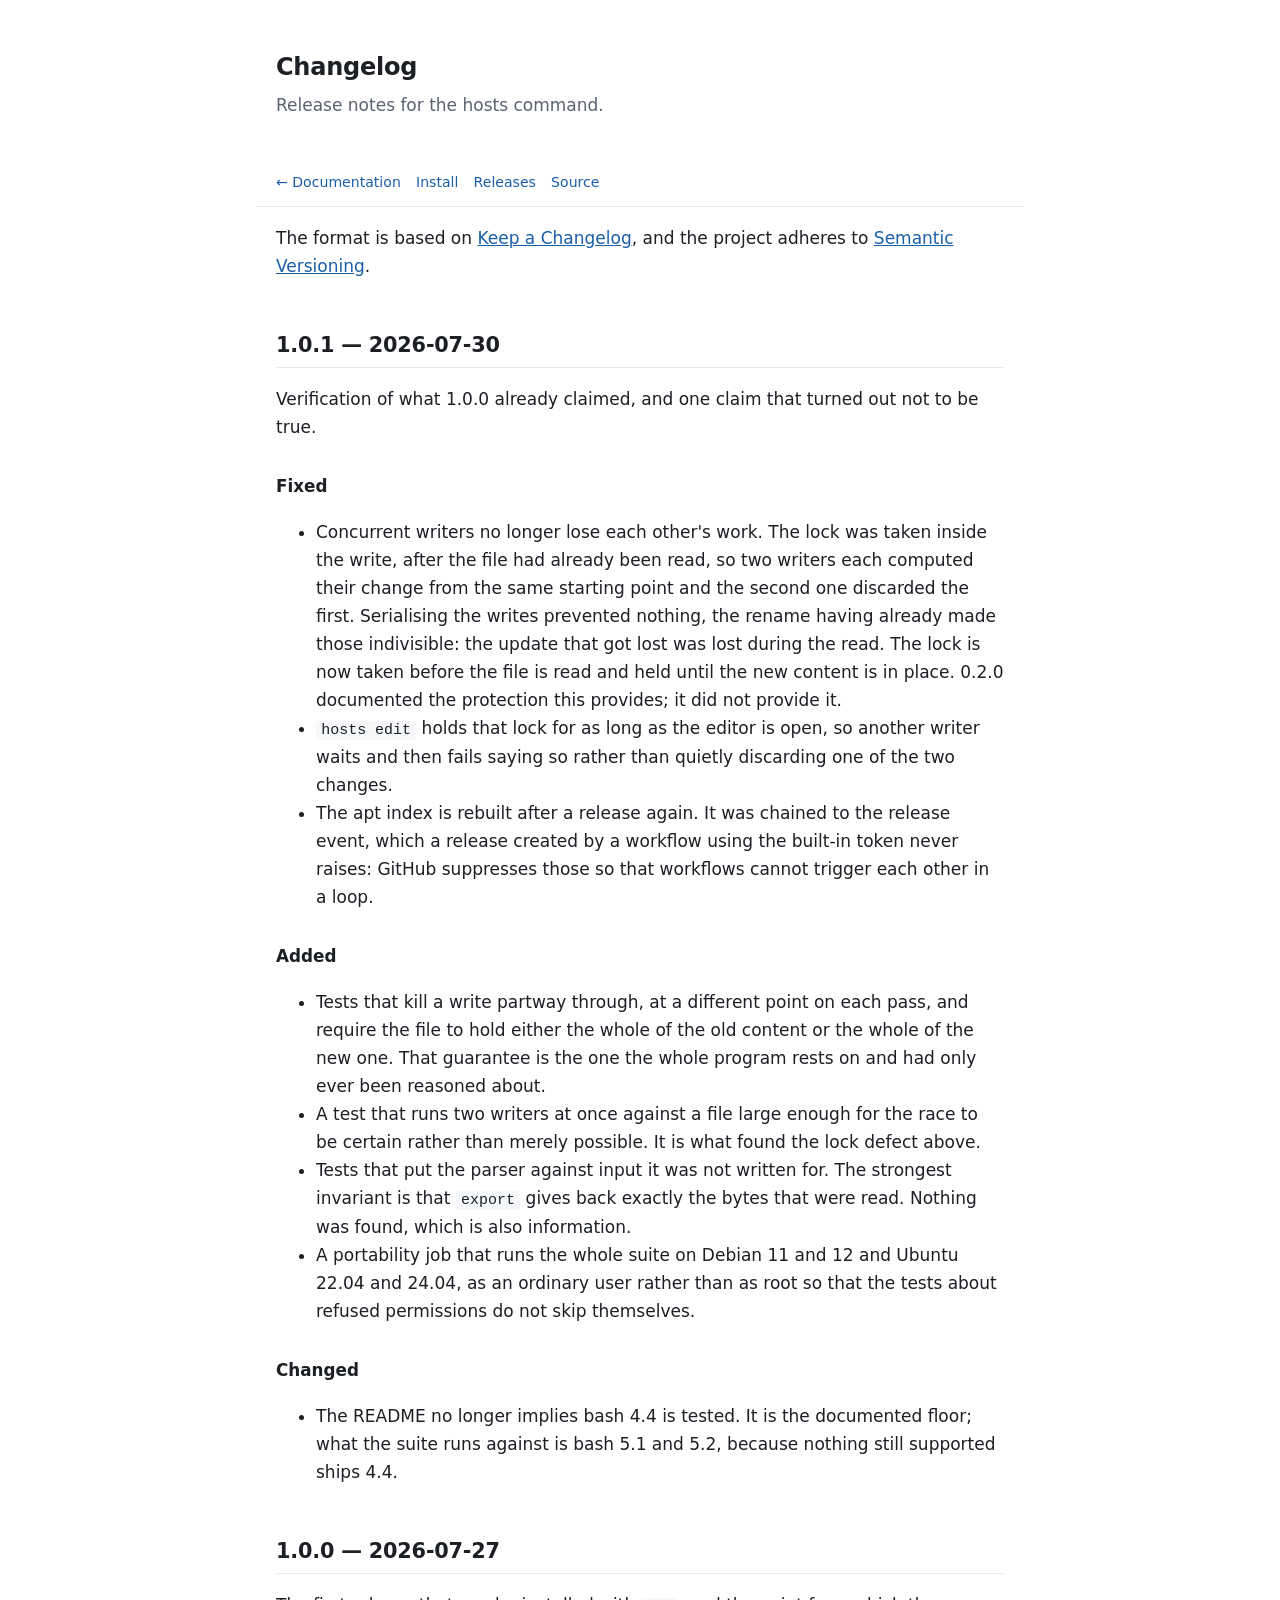
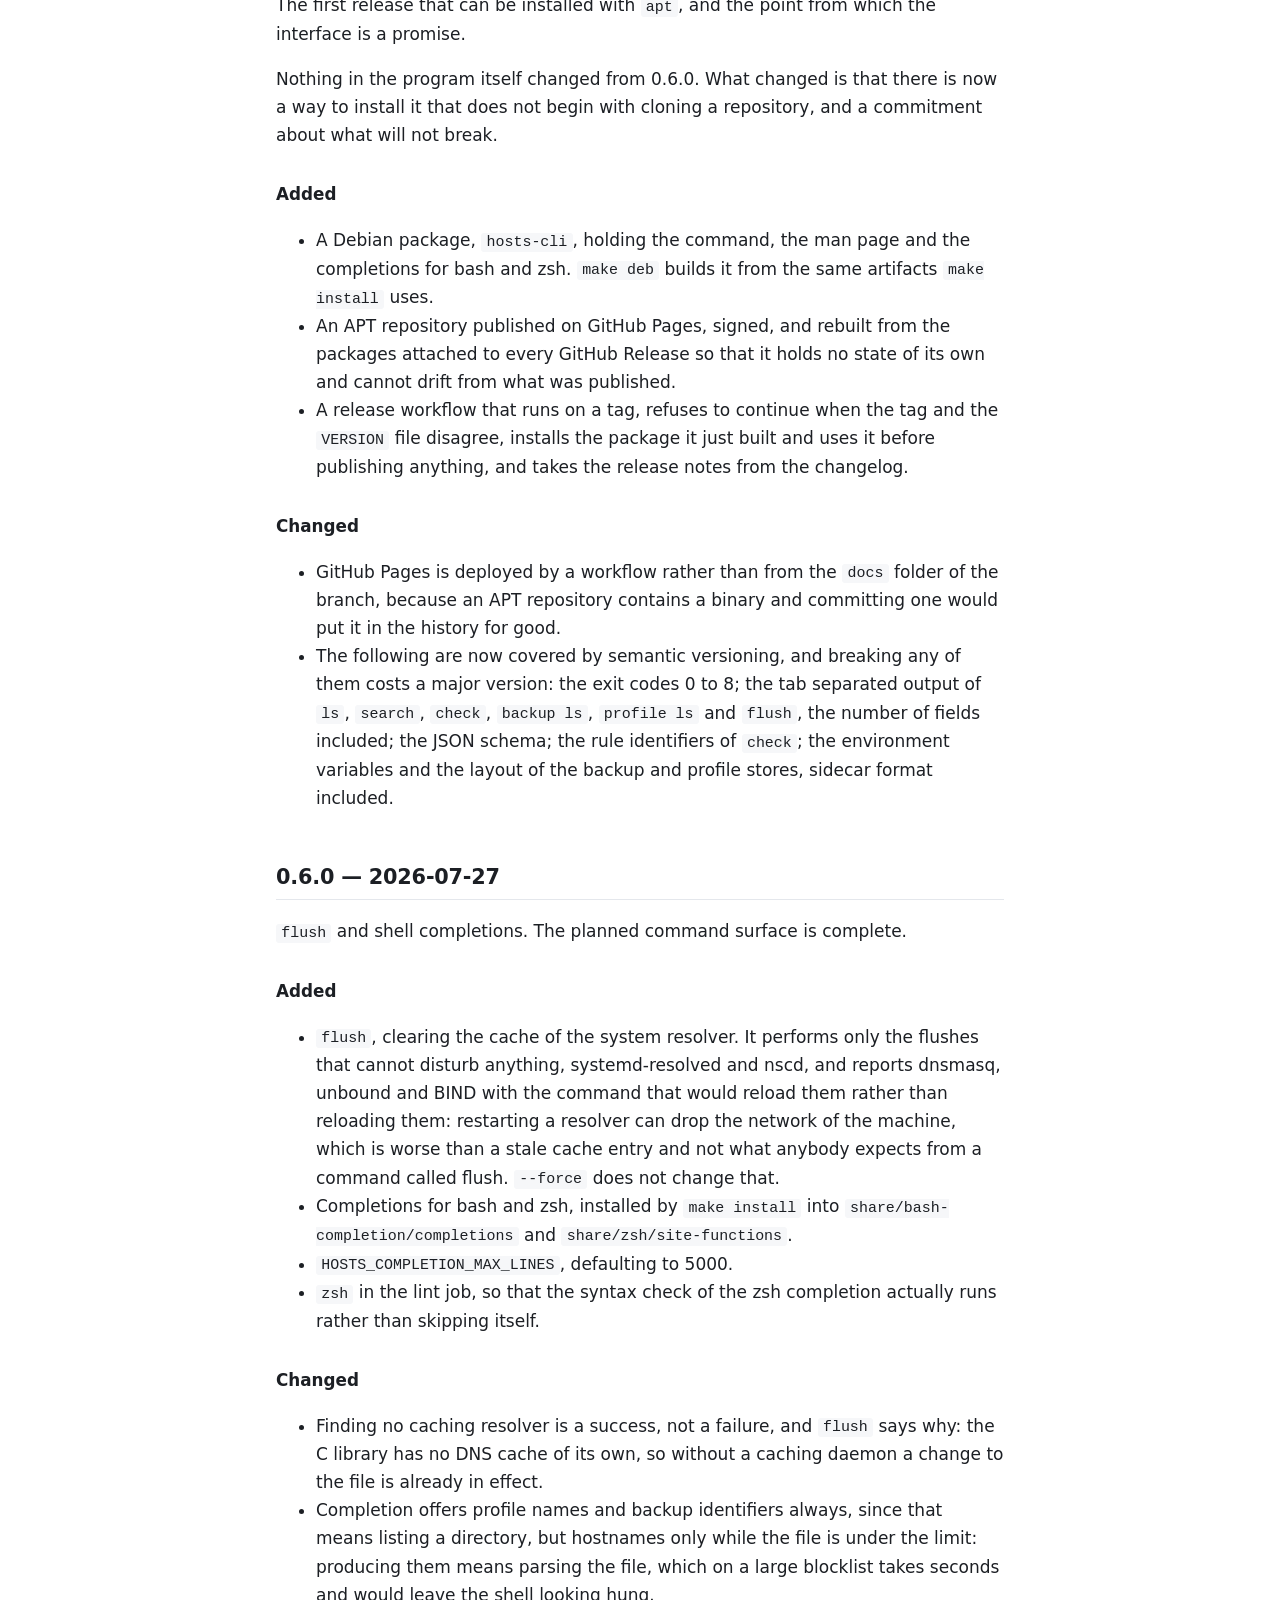
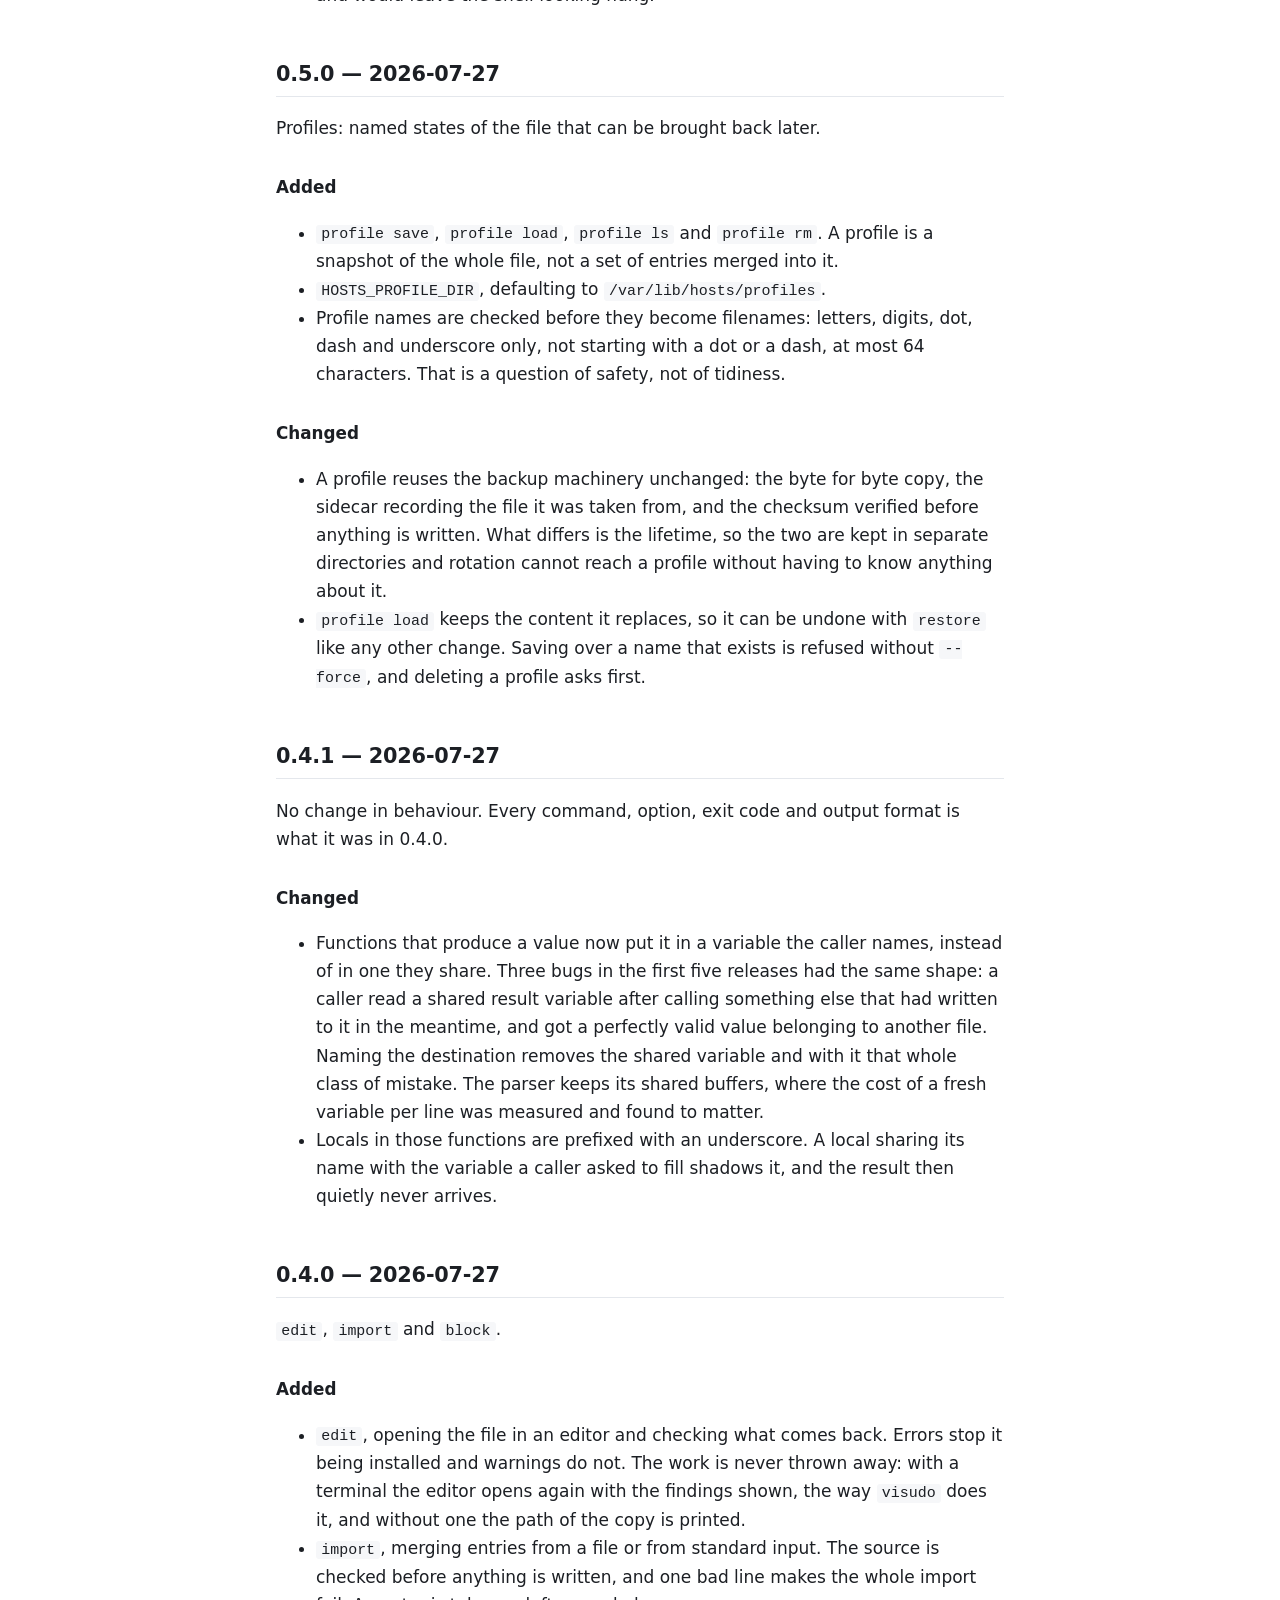
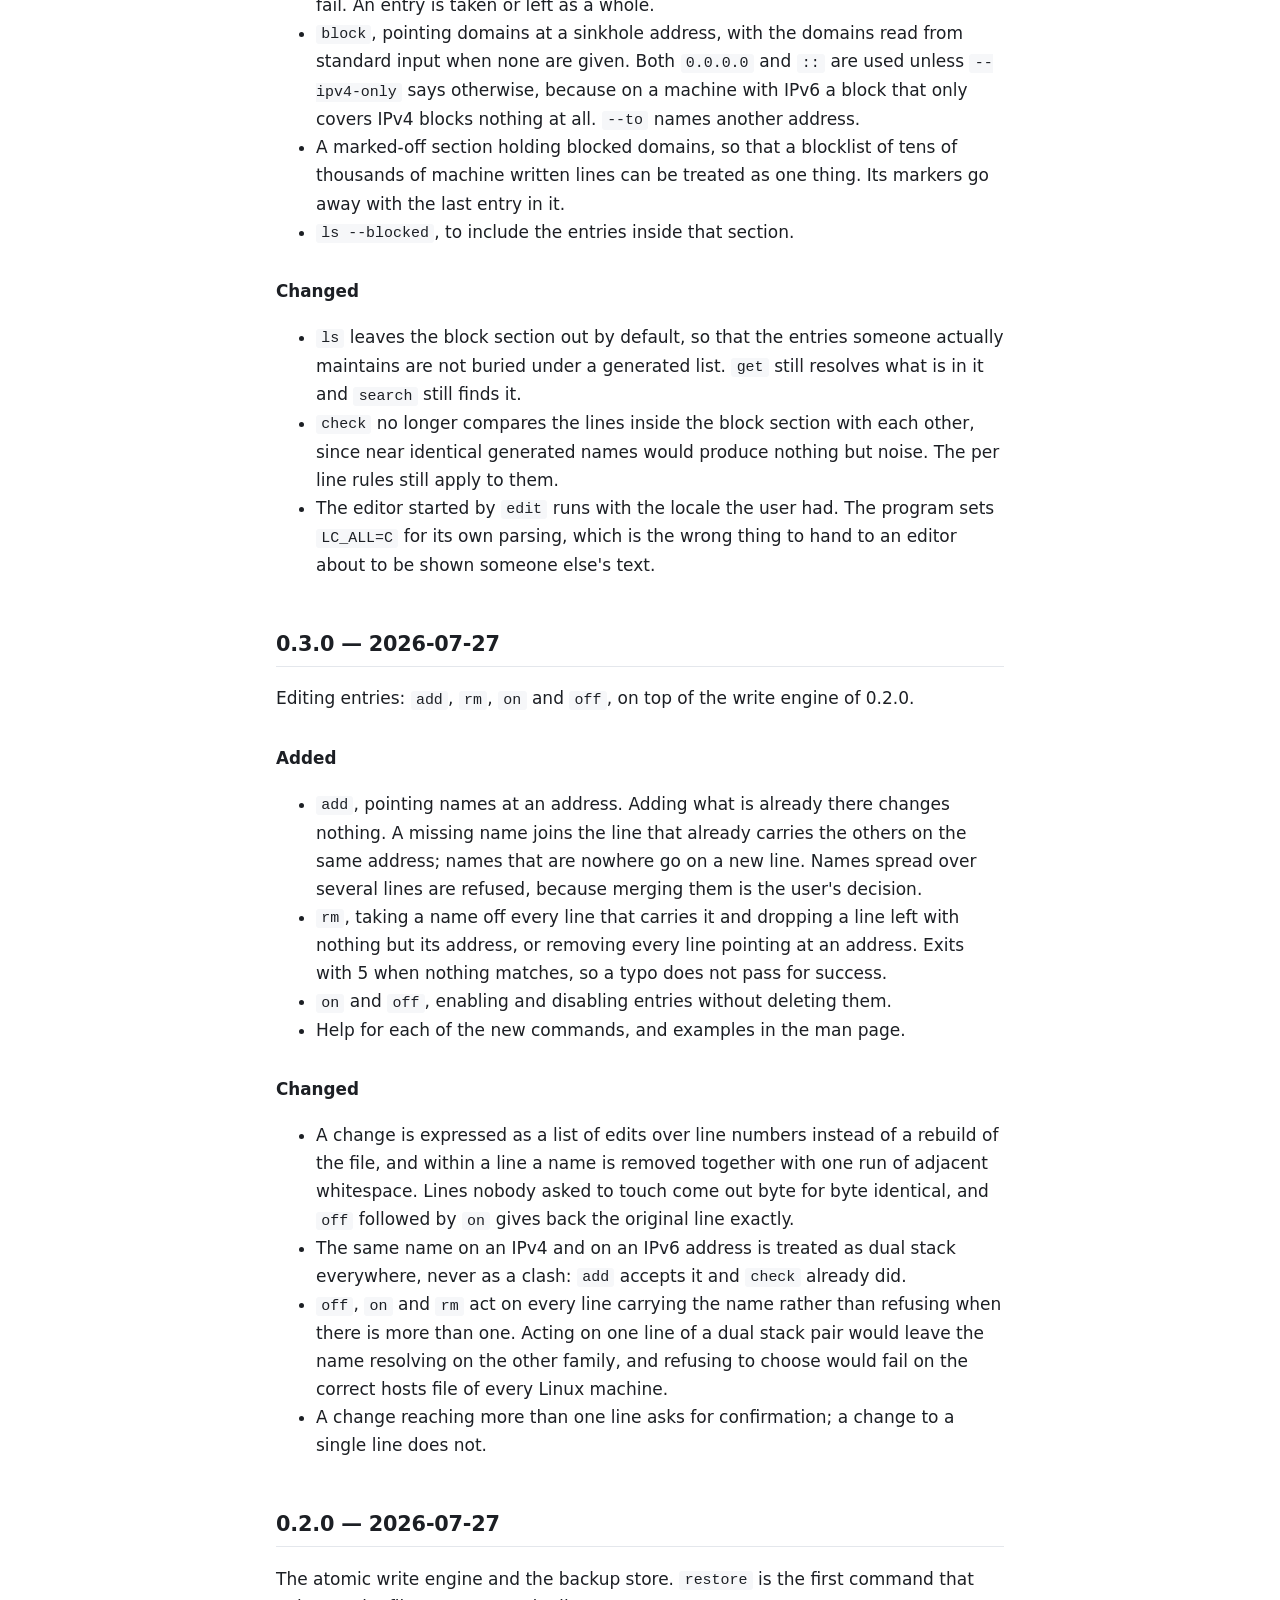
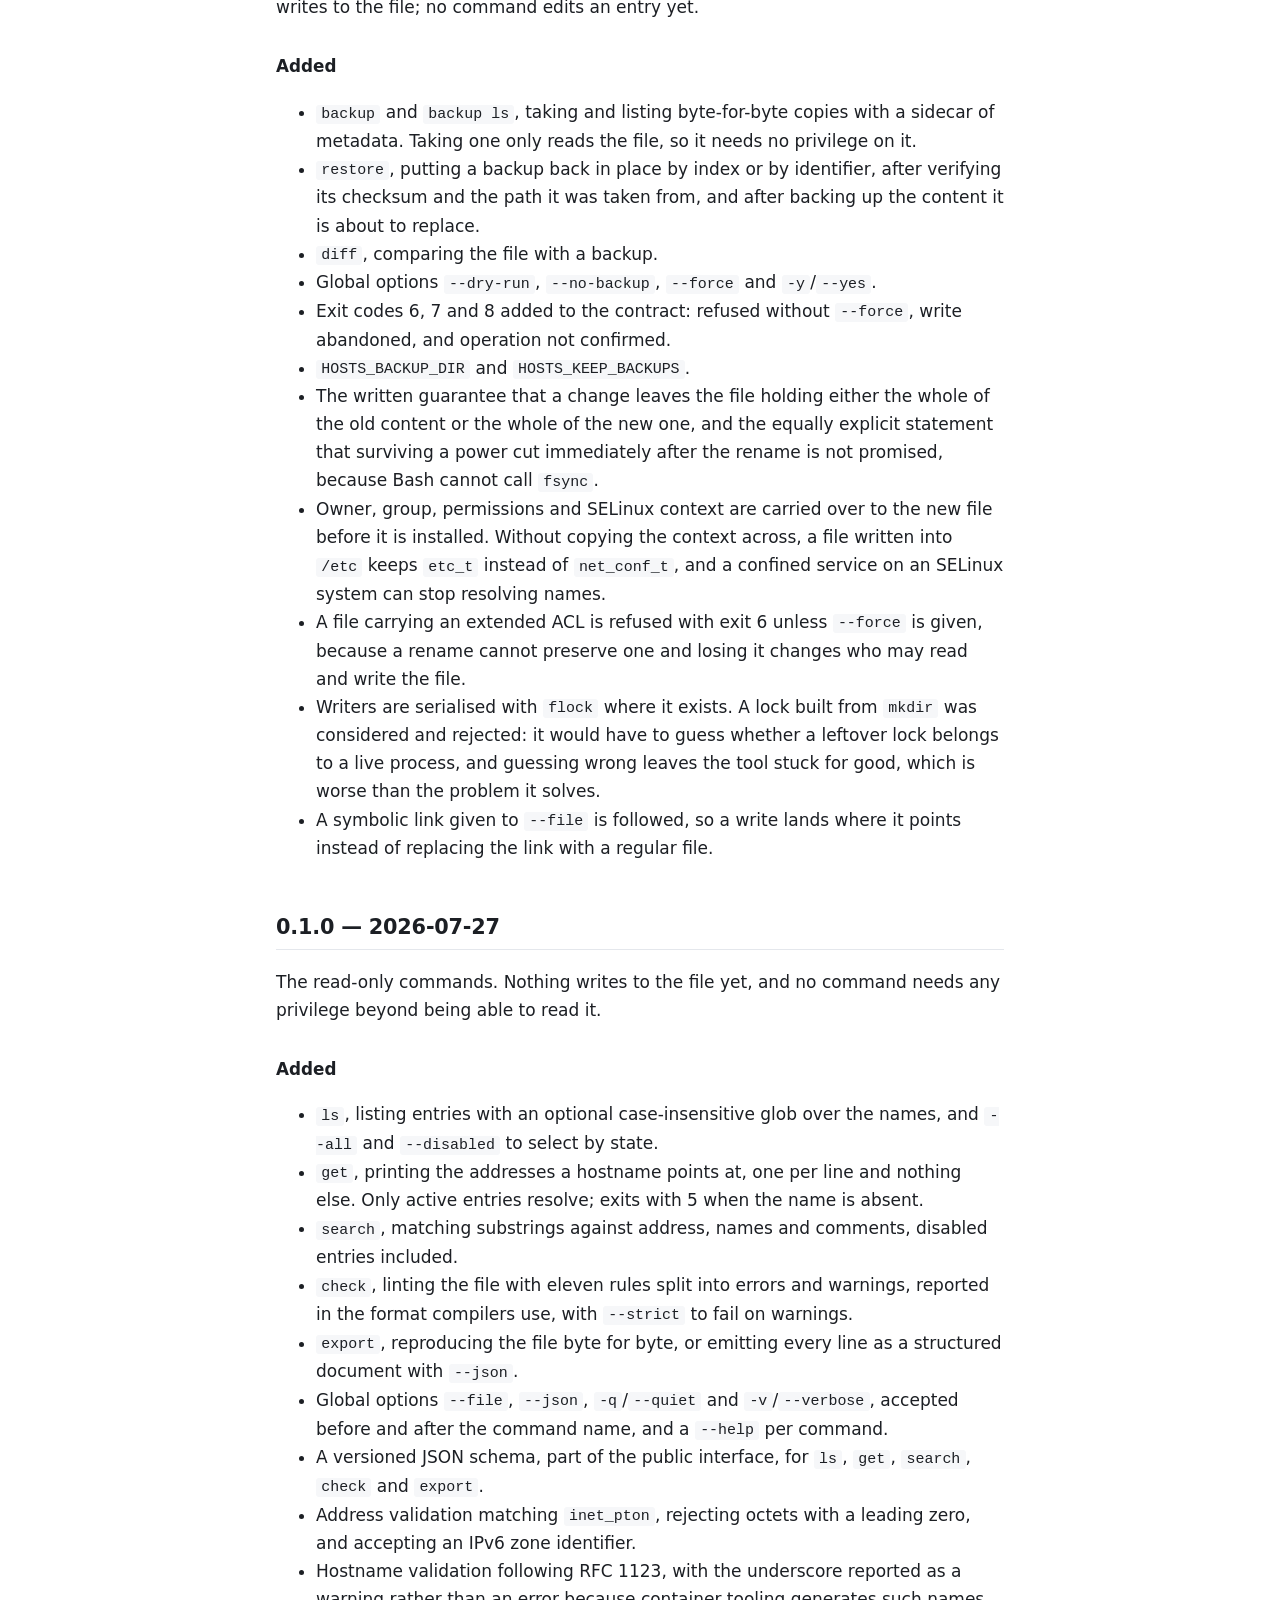
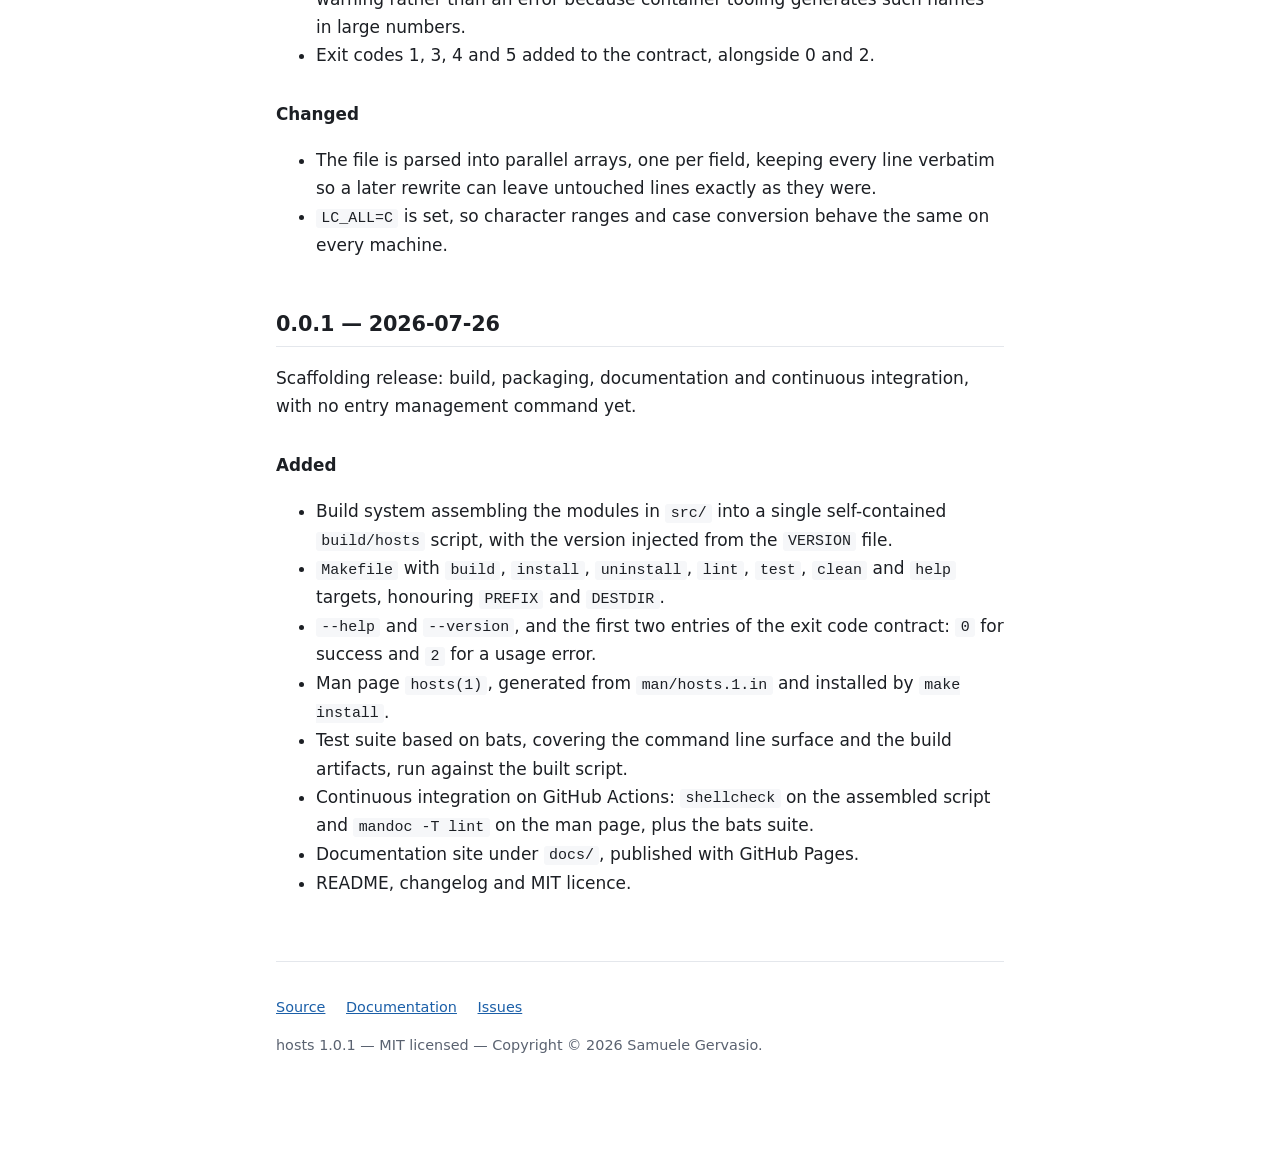
==== commit b64dd7cc: "fix(docs): make the navigation bar stick for the whole document A sticky element is confined to its " ====
--- a/docs/changelog.html
+++ b/docs/changelog.html
@@ -11,13 +11,14 @@
     <header>
       <h1>Changelog</h1>
       <p class="tagline">Release notes for the hosts command.</p>
-      <nav>
-        <a href="index.html">&larr; Documentation</a>
-        <a href="index.html#installation">Install</a>
-        <a href="https://github.com/n36l3c7/hosts-cli/releases">Releases</a>
-        <a href="https://github.com/n36l3c7/hosts-cli">Source</a>
-      </nav>
     </header>
+
+    <nav>
+      <a href="index.html">&larr; Documentation</a>
+      <a href="index.html#installation">Install</a>
+      <a href="https://github.com/n36l3c7/hosts-cli/releases">Releases</a>
+      <a href="https://github.com/n36l3c7/hosts-cli">Source</a>
+    </nav>
 
     <main>
       <p>
--- a/docs/style.css
+++ b/docs/style.css
@@ -10,6 +10,11 @@
   --accent: #1b5fa8;
   --code-bg: #f6f7f9;
   --button-bg: #ffffff;
+
+  /* The navigation bar is one line tall and says so, so that the offset which
+     keeps an anchored heading clear of it is derived from its height rather
+     than guessed at and left to drift. */
+  --nav-height: 3rem;
 }
 
 @media (prefers-color-scheme: dark) {
@@ -134,22 +139,32 @@
 
 /* --- section navigation ----------------------------------------------- */
 
+/* A sticky element only sticks within its containing block, so this has to be
+   a child of body: nested in the header it would come unstuck the moment the
+   header scrolled past, which is to say immediately. It also stays on one line
+   rather than wrapping, because a bar whose height depends on the width of the
+   window cannot have a matching scroll offset. */
 nav {
   position: sticky;
   top: 0;
   z-index: 10;
+  height: var(--nav-height);
   margin: 2.5rem -1.25rem 0;
-  padding: 0.7rem 1.25rem;
+  padding: 0 1.25rem;
   background: var(--bg);
   border-bottom: 1px solid var(--rule);
   display: flex;
-  flex-wrap: wrap;
-  gap: 0.4rem 1.1rem;
-  font-size: 0.92rem;
+  align-items: center;
+  flex-wrap: nowrap;
+  gap: 0.95rem;
+  font-size: 0.88rem;
+  overflow-x: auto;
+  overscroll-behavior-x: contain;
 }
 
 nav a {
   text-decoration: none;
+  white-space: nowrap;
 }
 
 nav a:hover {
@@ -174,7 +189,7 @@
 /* So that following an anchor does not hide the heading behind the nav. */
 h2,
 h3 {
-  scroll-margin-top: 4rem;
+  scroll-margin-top: calc(var(--nav-height) + 0.75rem);
 }
 
 code,
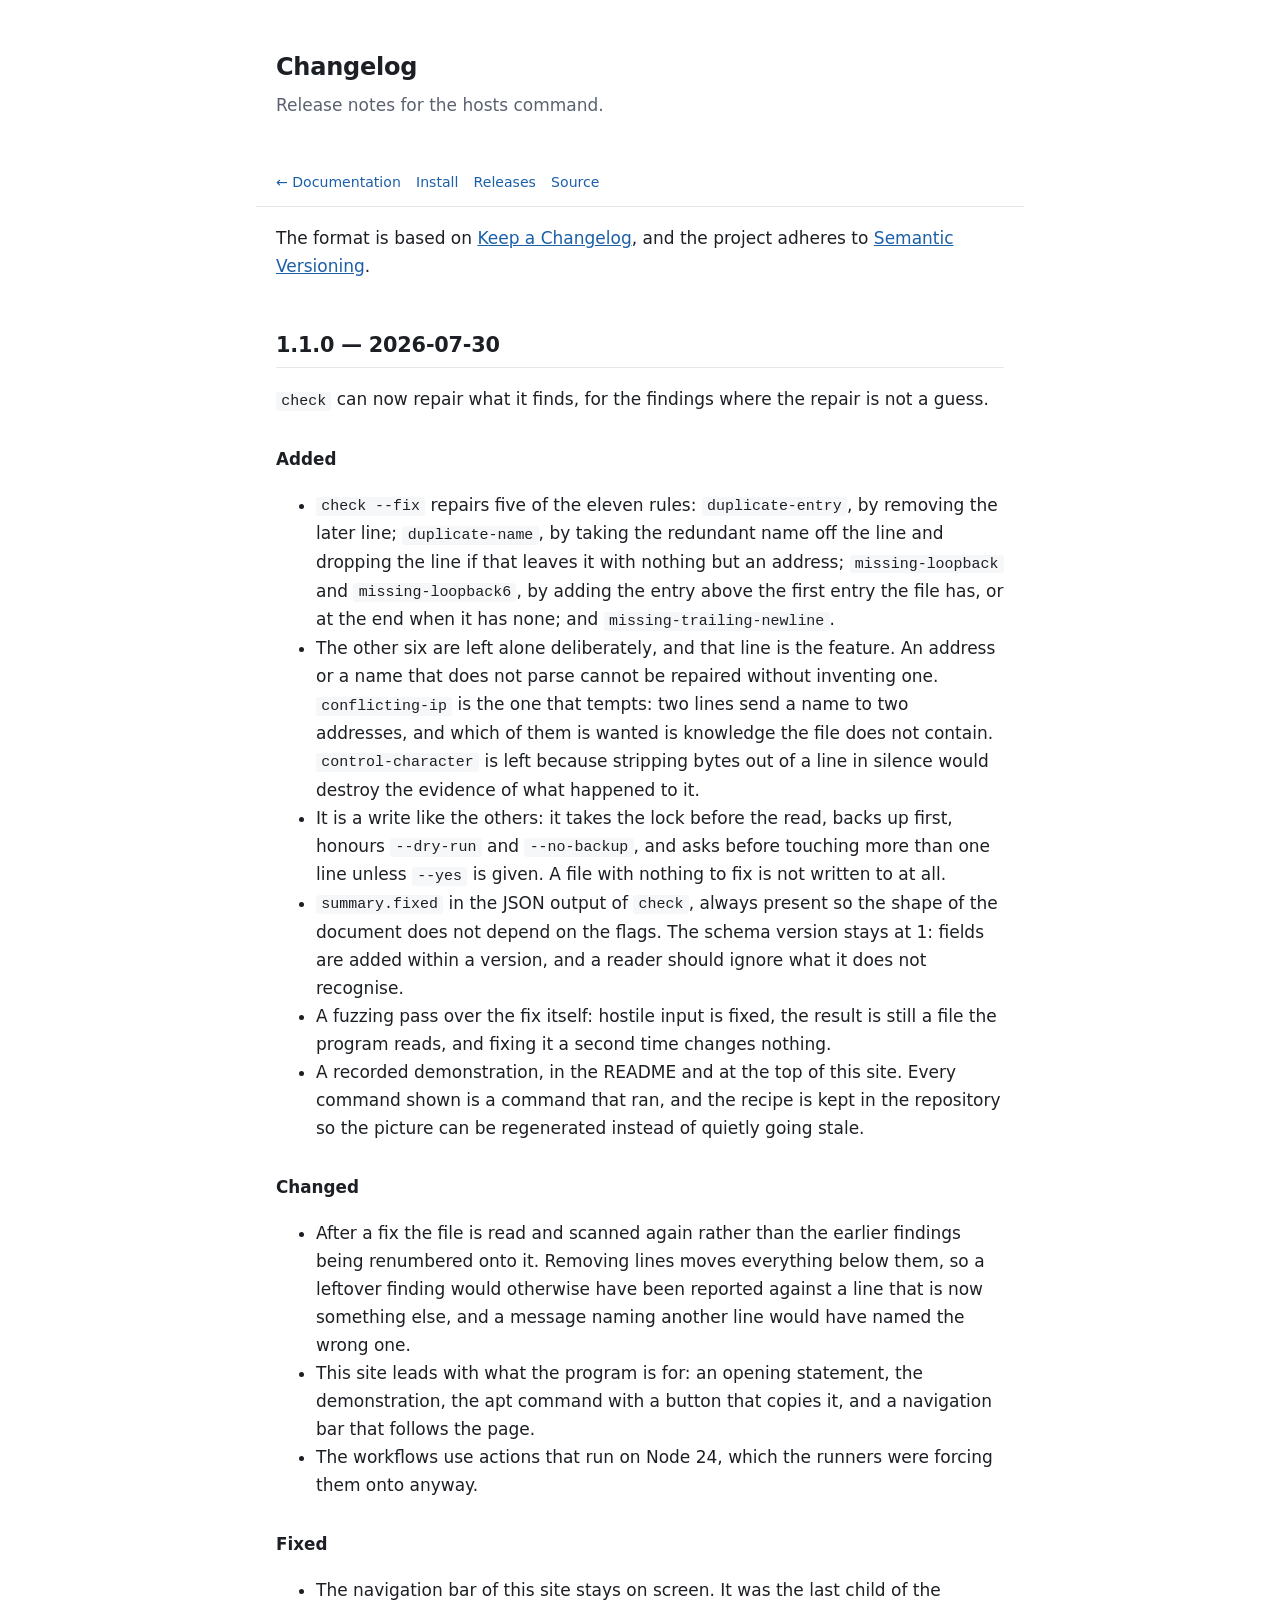
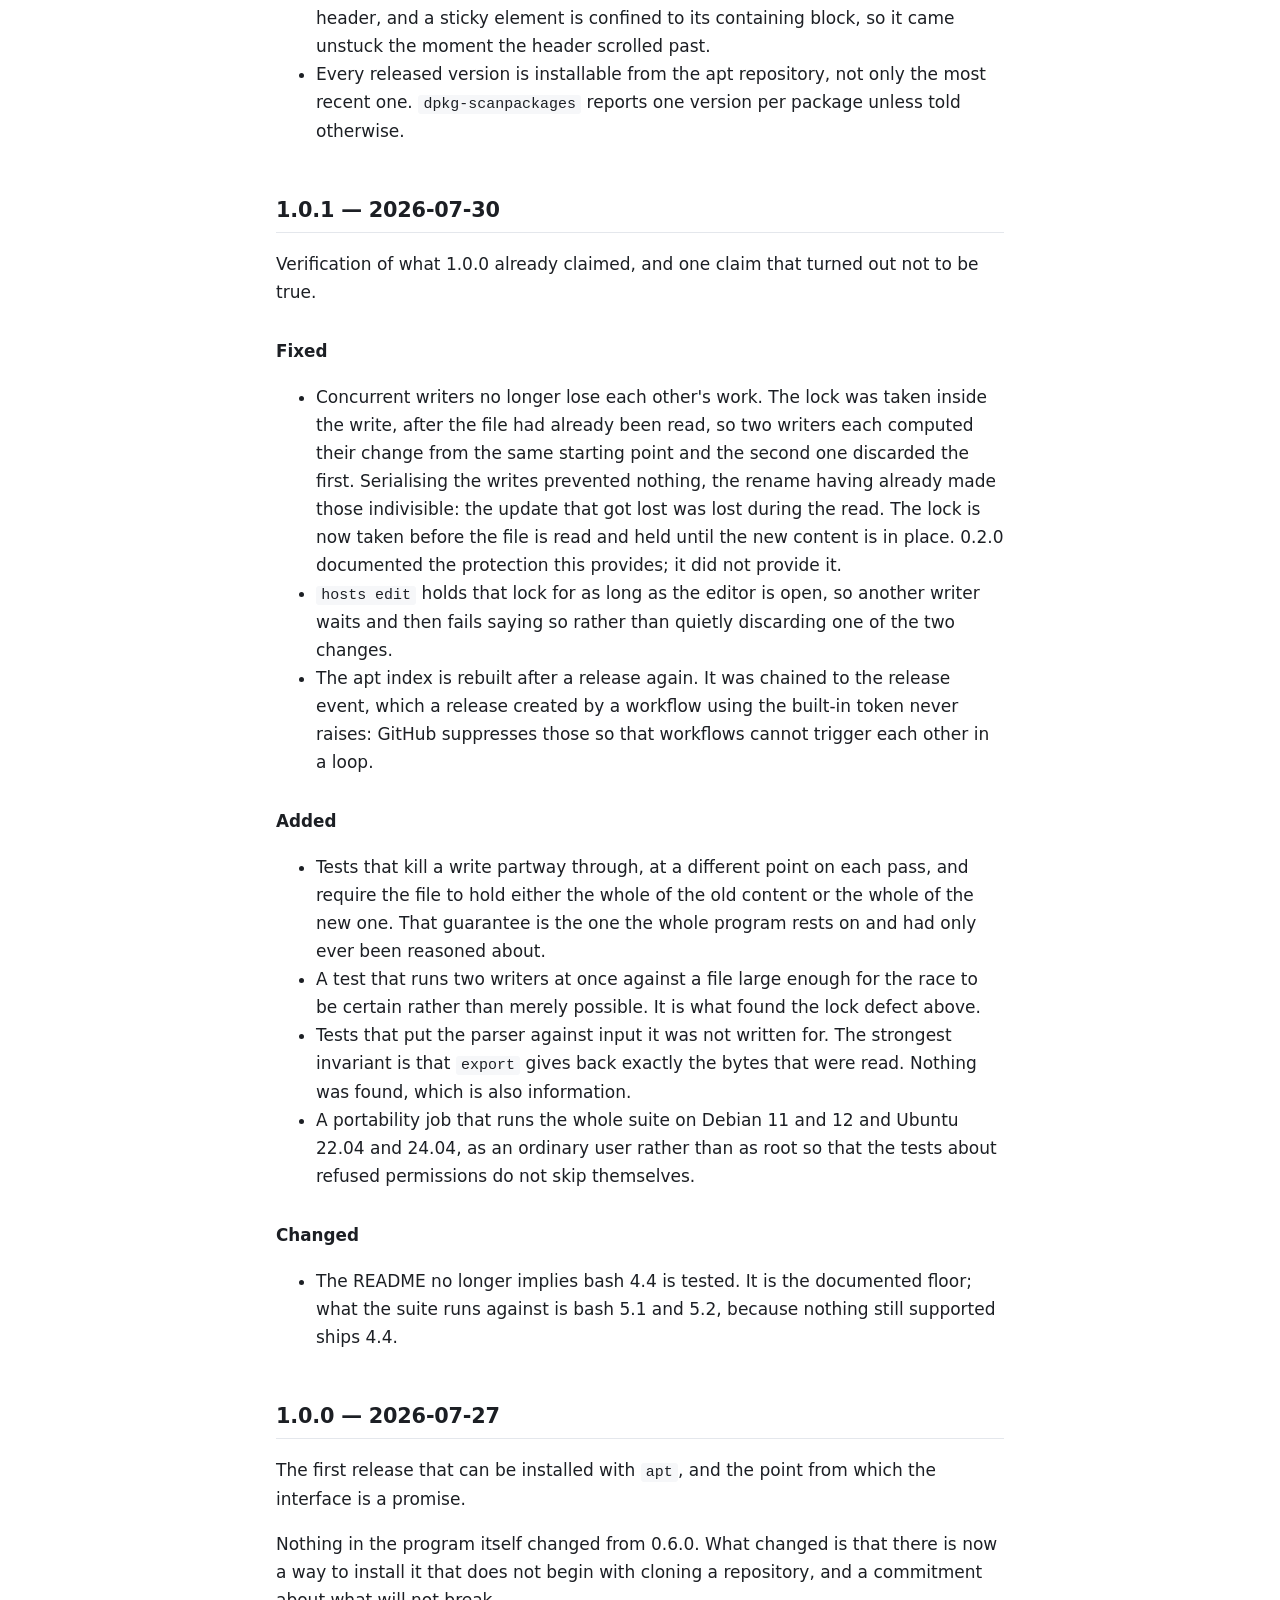
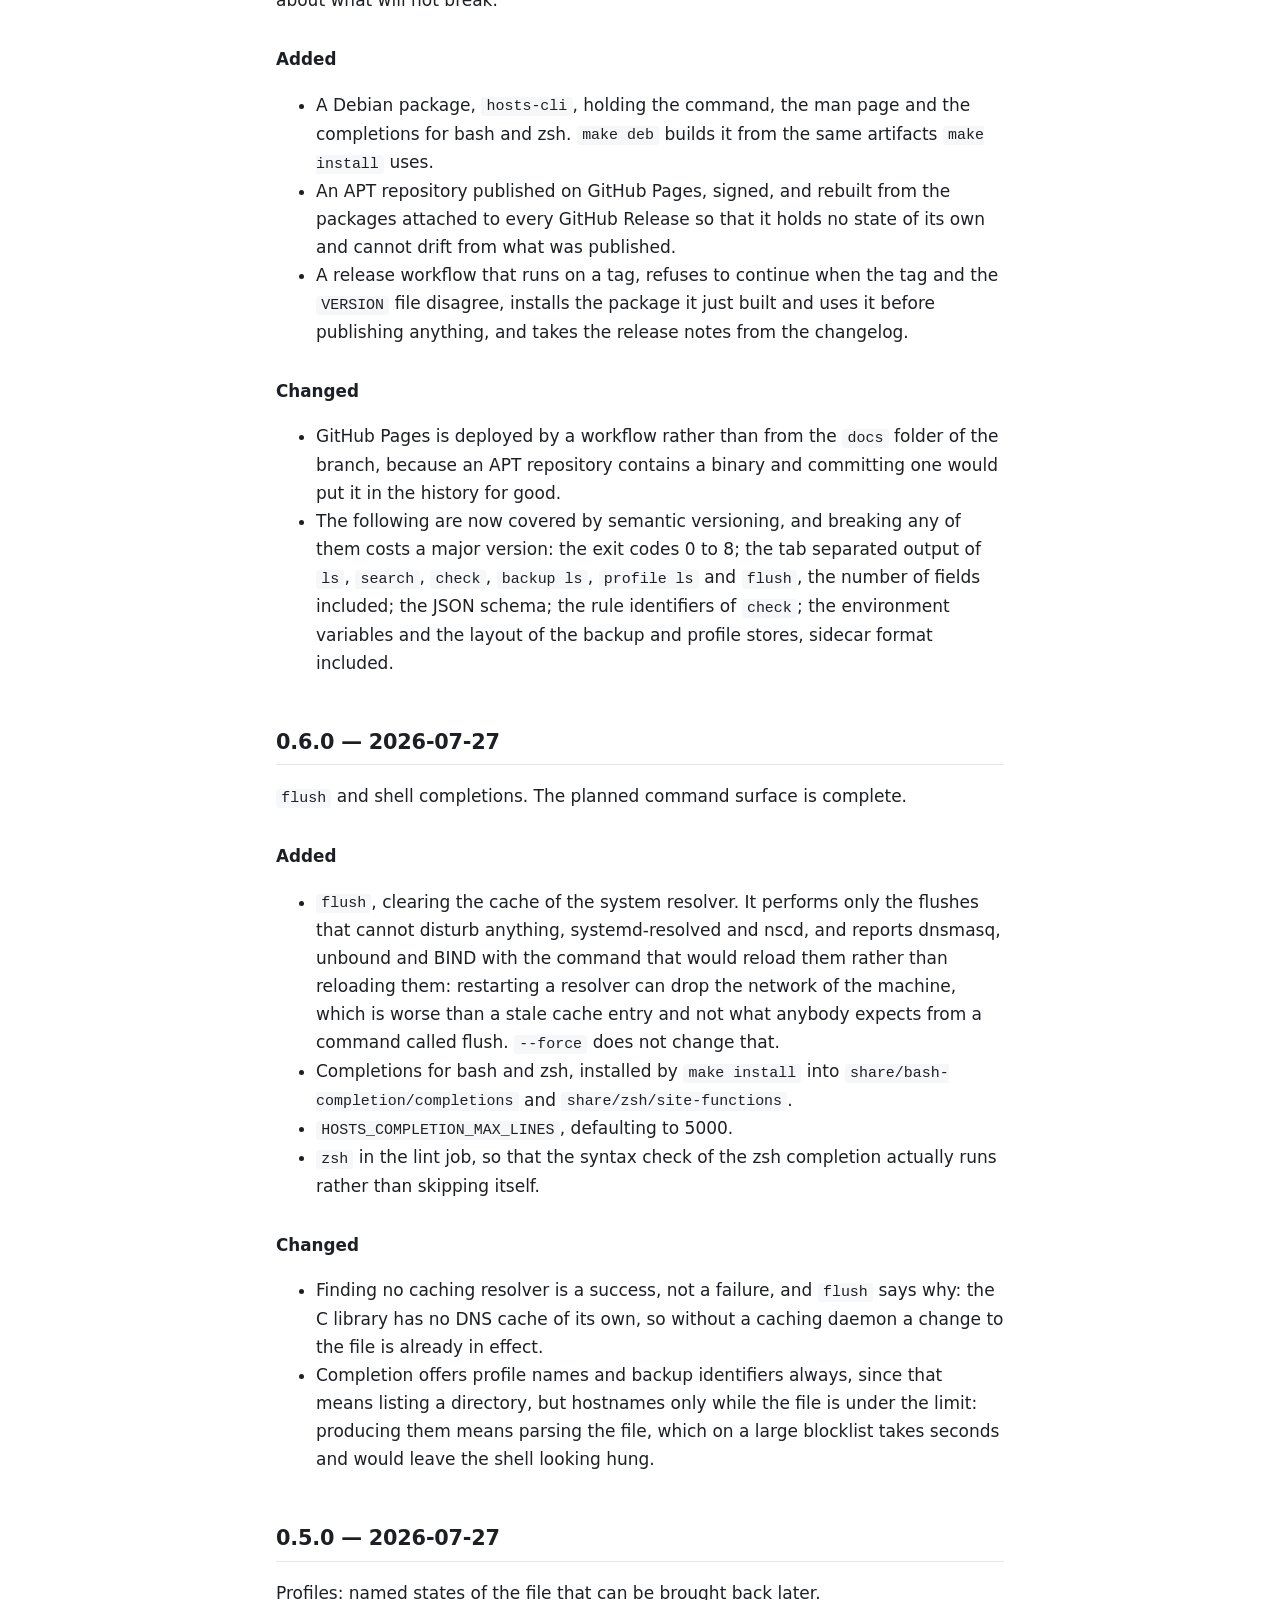
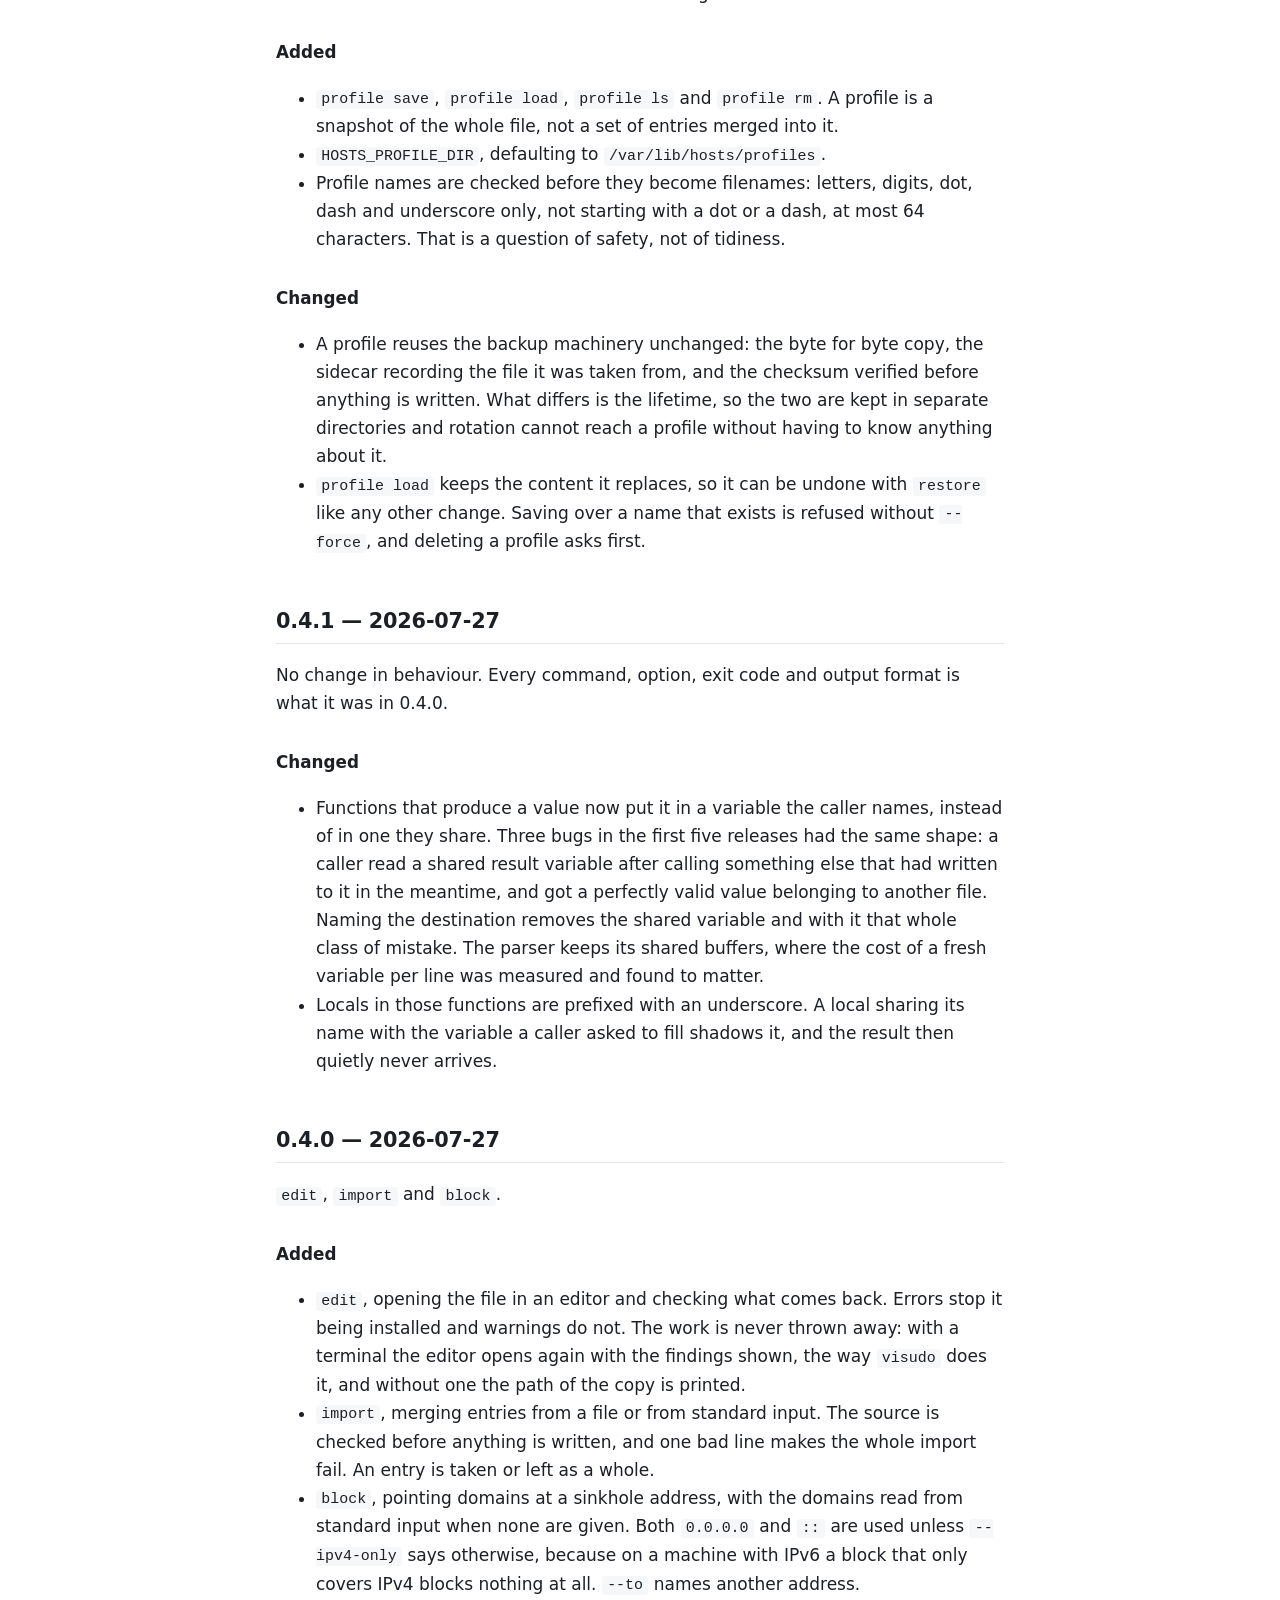
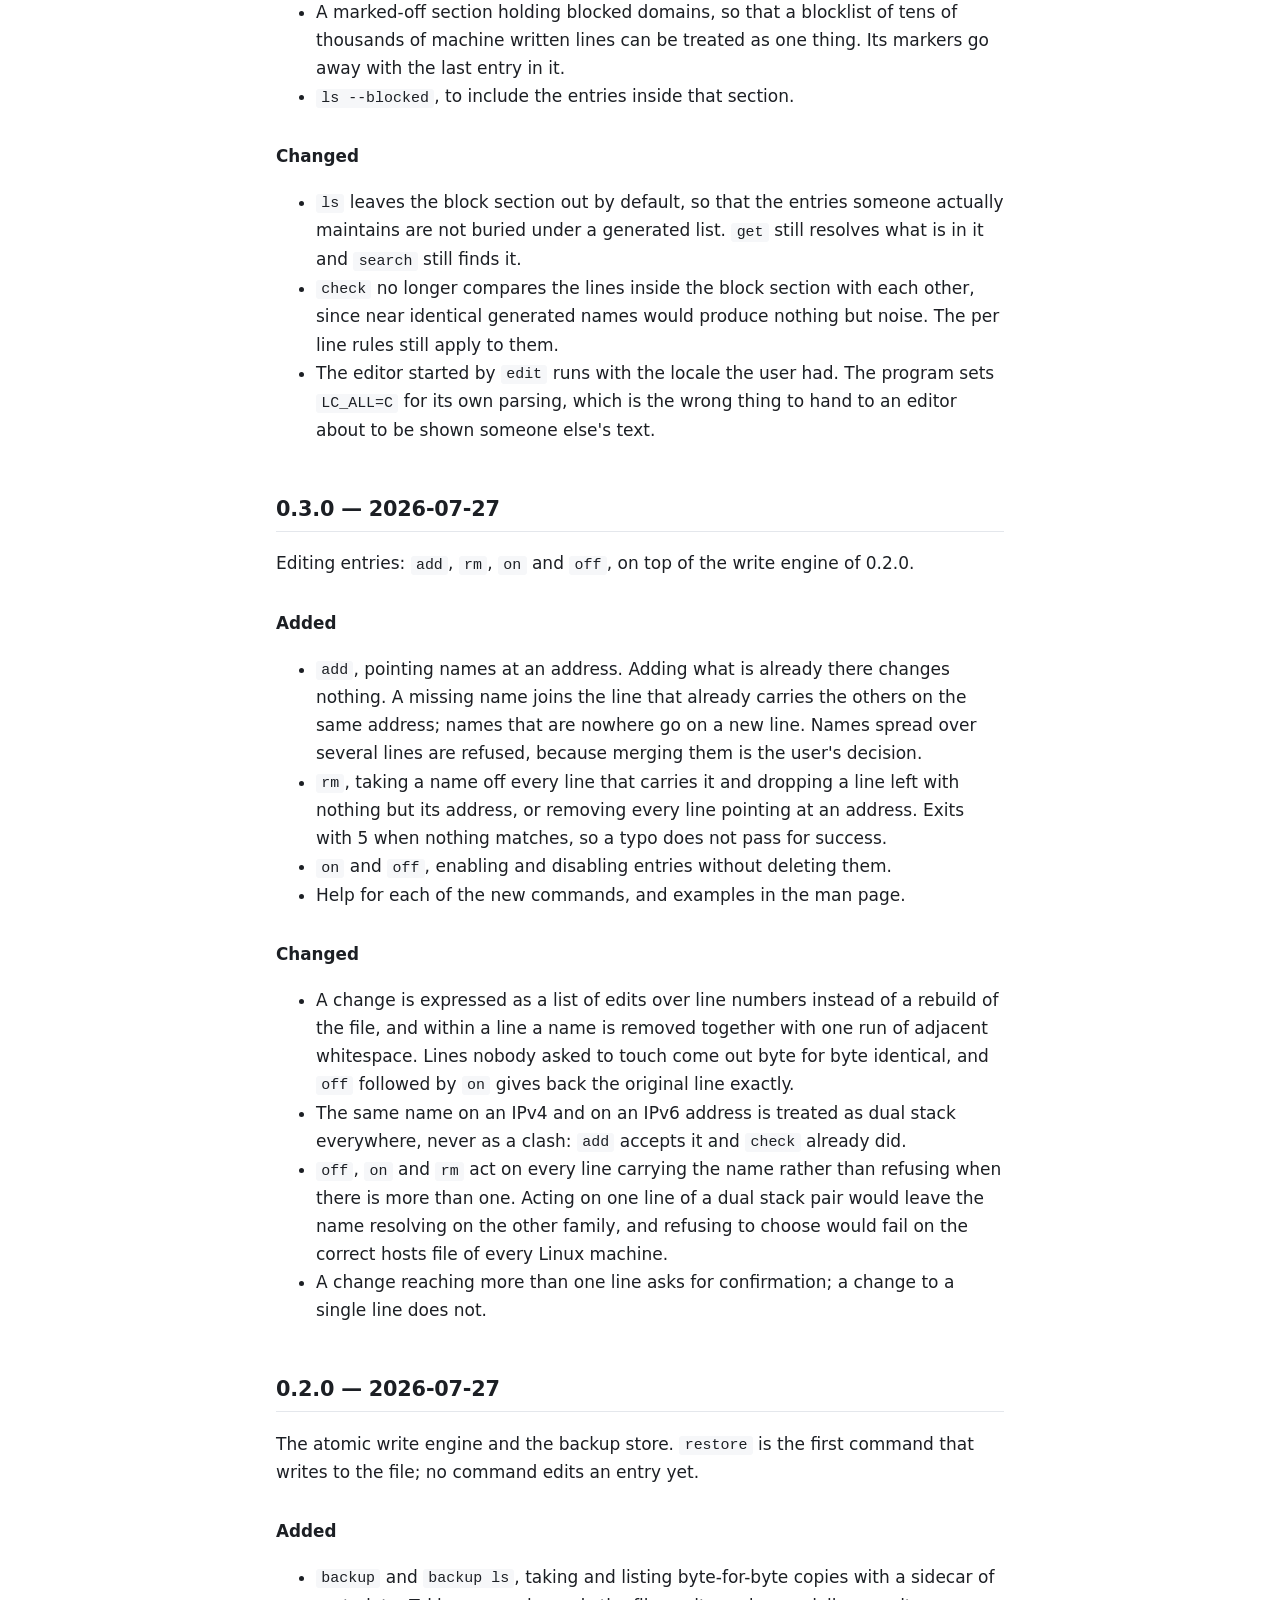
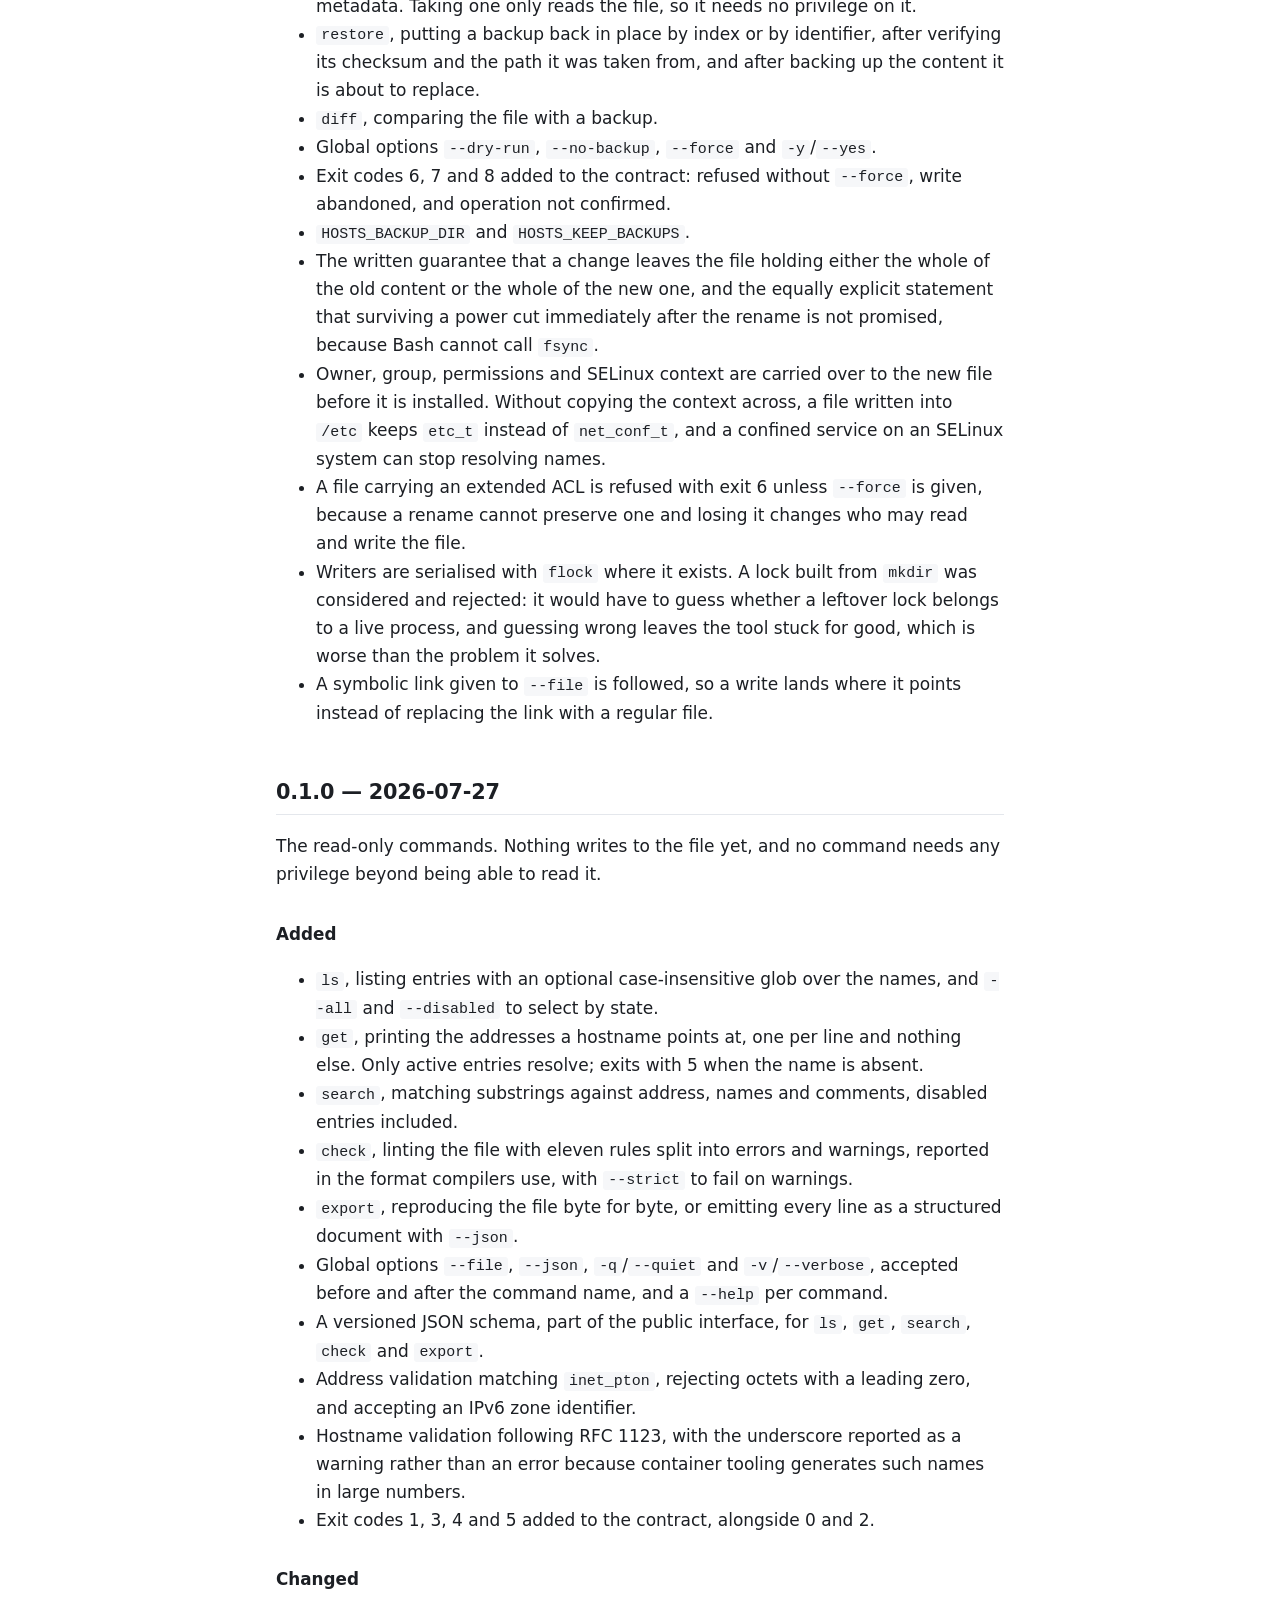
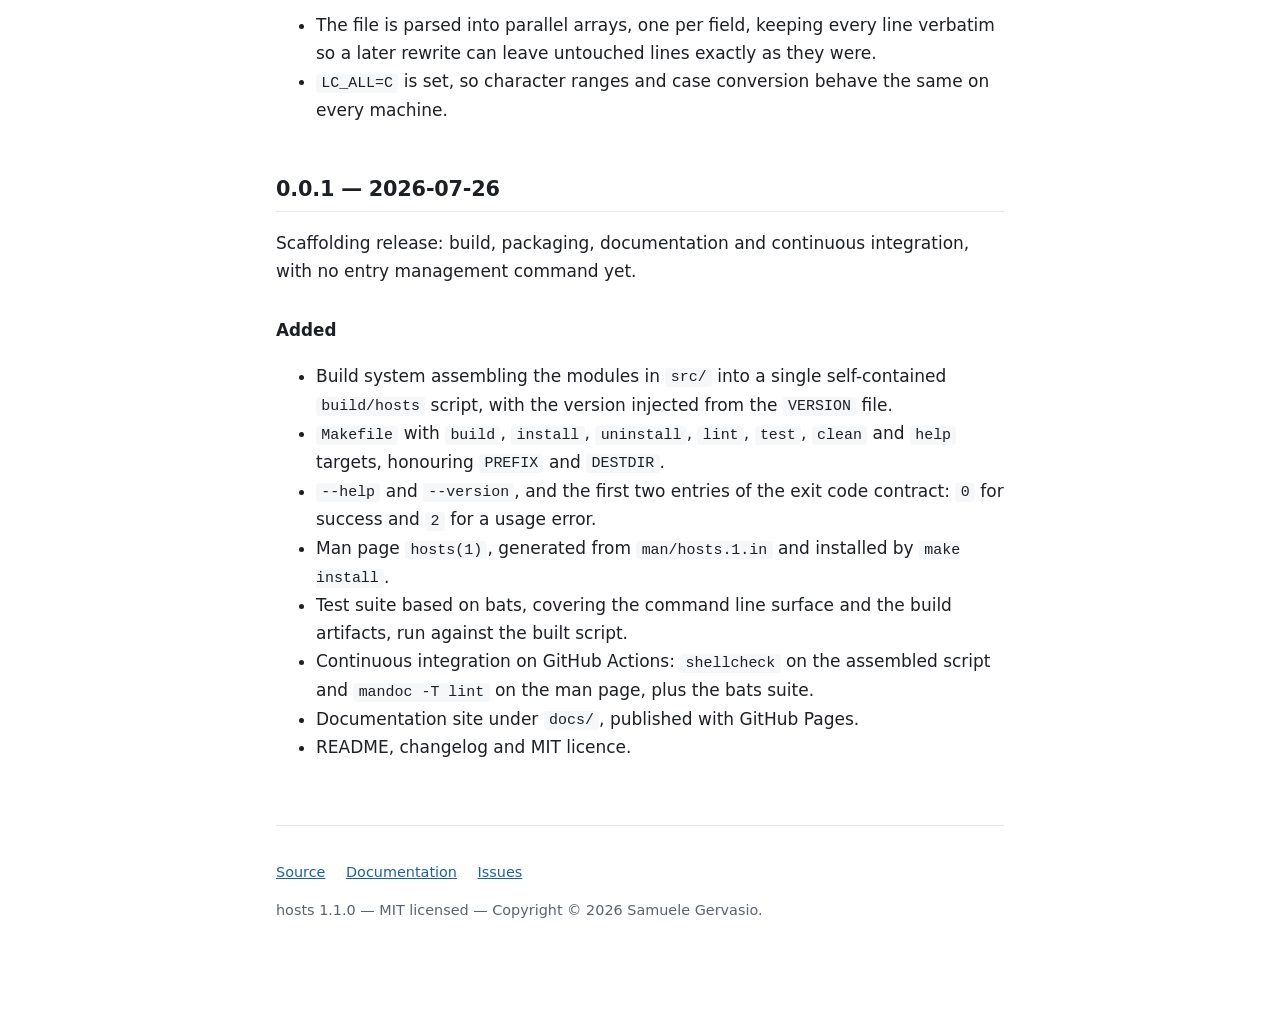
==== commit 6572a8f5: "feat(check): repair the findings that have only one repair check could tell you what was wrong and l" ====
--- a/docs/changelog.html
+++ b/docs/changelog.html
@@ -28,6 +28,88 @@
         <a href="https://semver.org/spec/v2.0.0.html">Semantic Versioning</a>.
       </p>
 
+      <h2 id="v1-1-0">1.1.0 &mdash; 2026-07-30</h2>
+      <p>
+        <code>check</code> can now repair what it finds, for the findings where
+        the repair is not a guess.
+      </p>
+      <h3>Added</h3>
+      <ul>
+        <li>
+          <code>check --fix</code> repairs five of the eleven rules:
+          <code>duplicate-entry</code>, by removing the later line;
+          <code>duplicate-name</code>, by taking the redundant name off the line
+          and dropping the line if that leaves it with nothing but an address;
+          <code>missing-loopback</code> and <code>missing-loopback6</code>, by
+          adding the entry above the first entry the file has, or at the end when
+          it has none; and <code>missing-trailing-newline</code>.
+        </li>
+        <li>
+          The other six are left alone deliberately, and that line is the
+          feature. An address or a name that does not parse cannot be repaired
+          without inventing one. <code>conflicting-ip</code> is the one that
+          tempts: two lines send a name to two addresses, and which of them is
+          wanted is knowledge the file does not contain.
+          <code>control-character</code> is left because stripping bytes out of a
+          line in silence would destroy the evidence of what happened to it.
+        </li>
+        <li>
+          It is a write like the others: it takes the lock before the read, backs
+          up first, honours <code>--dry-run</code> and <code>--no-backup</code>,
+          and asks before touching more than one line unless <code>--yes</code>
+          is given. A file with nothing to fix is not written to at all.
+        </li>
+        <li>
+          <code>summary.fixed</code> in the JSON output of <code>check</code>,
+          always present so the shape of the document does not depend on the
+          flags. The schema version stays at 1: fields are added within a
+          version, and a reader should ignore what it does not recognise.
+        </li>
+        <li>
+          A fuzzing pass over the fix itself: hostile input is fixed, the result
+          is still a file the program reads, and fixing it a second time changes
+          nothing.
+        </li>
+        <li>
+          A recorded demonstration, in the README and at the top of this site.
+          Every command shown is a command that ran, and the recipe is kept in
+          the repository so the picture can be regenerated instead of quietly
+          going stale.
+        </li>
+      </ul>
+      <h3>Changed</h3>
+      <ul>
+        <li>
+          After a fix the file is read and scanned again rather than the earlier
+          findings being renumbered onto it. Removing lines moves everything
+          below them, so a leftover finding would otherwise have been reported
+          against a line that is now something else, and a message naming another
+          line would have named the wrong one.
+        </li>
+        <li>
+          This site leads with what the program is for: an opening statement, the
+          demonstration, the apt command with a button that copies it, and a
+          navigation bar that follows the page.
+        </li>
+        <li>
+          The workflows use actions that run on Node 24, which the runners were
+          forcing them onto anyway.
+        </li>
+      </ul>
+      <h3>Fixed</h3>
+      <ul>
+        <li>
+          The navigation bar of this site stays on screen. It was the last child
+          of the header, and a sticky element is confined to its containing
+          block, so it came unstuck the moment the header scrolled past.
+        </li>
+        <li>
+          Every released version is installable from the apt repository, not only
+          the most recent one. <code>dpkg-scanpackages</code> reports one version
+          per package unless told otherwise.
+        </li>
+      </ul>
+
       <h2 id="v1-0-1">1.0.1 &mdash; 2026-07-30</h2>
       <p>
         Verification of what 1.0.0 already claimed, and one claim that turned
@@ -533,7 +615,7 @@
         <a href="https://github.com/n36l3c7/hosts-cli/issues">Issues</a>
       </p>
       <p>
-        hosts 1.0.1 &mdash; MIT licensed &mdash; Copyright &copy; 2026 Samuele
+        hosts 1.1.0 &mdash; MIT licensed &mdash; Copyright &copy; 2026 Samuele
         Gervasio.
       </p>
     </footer>
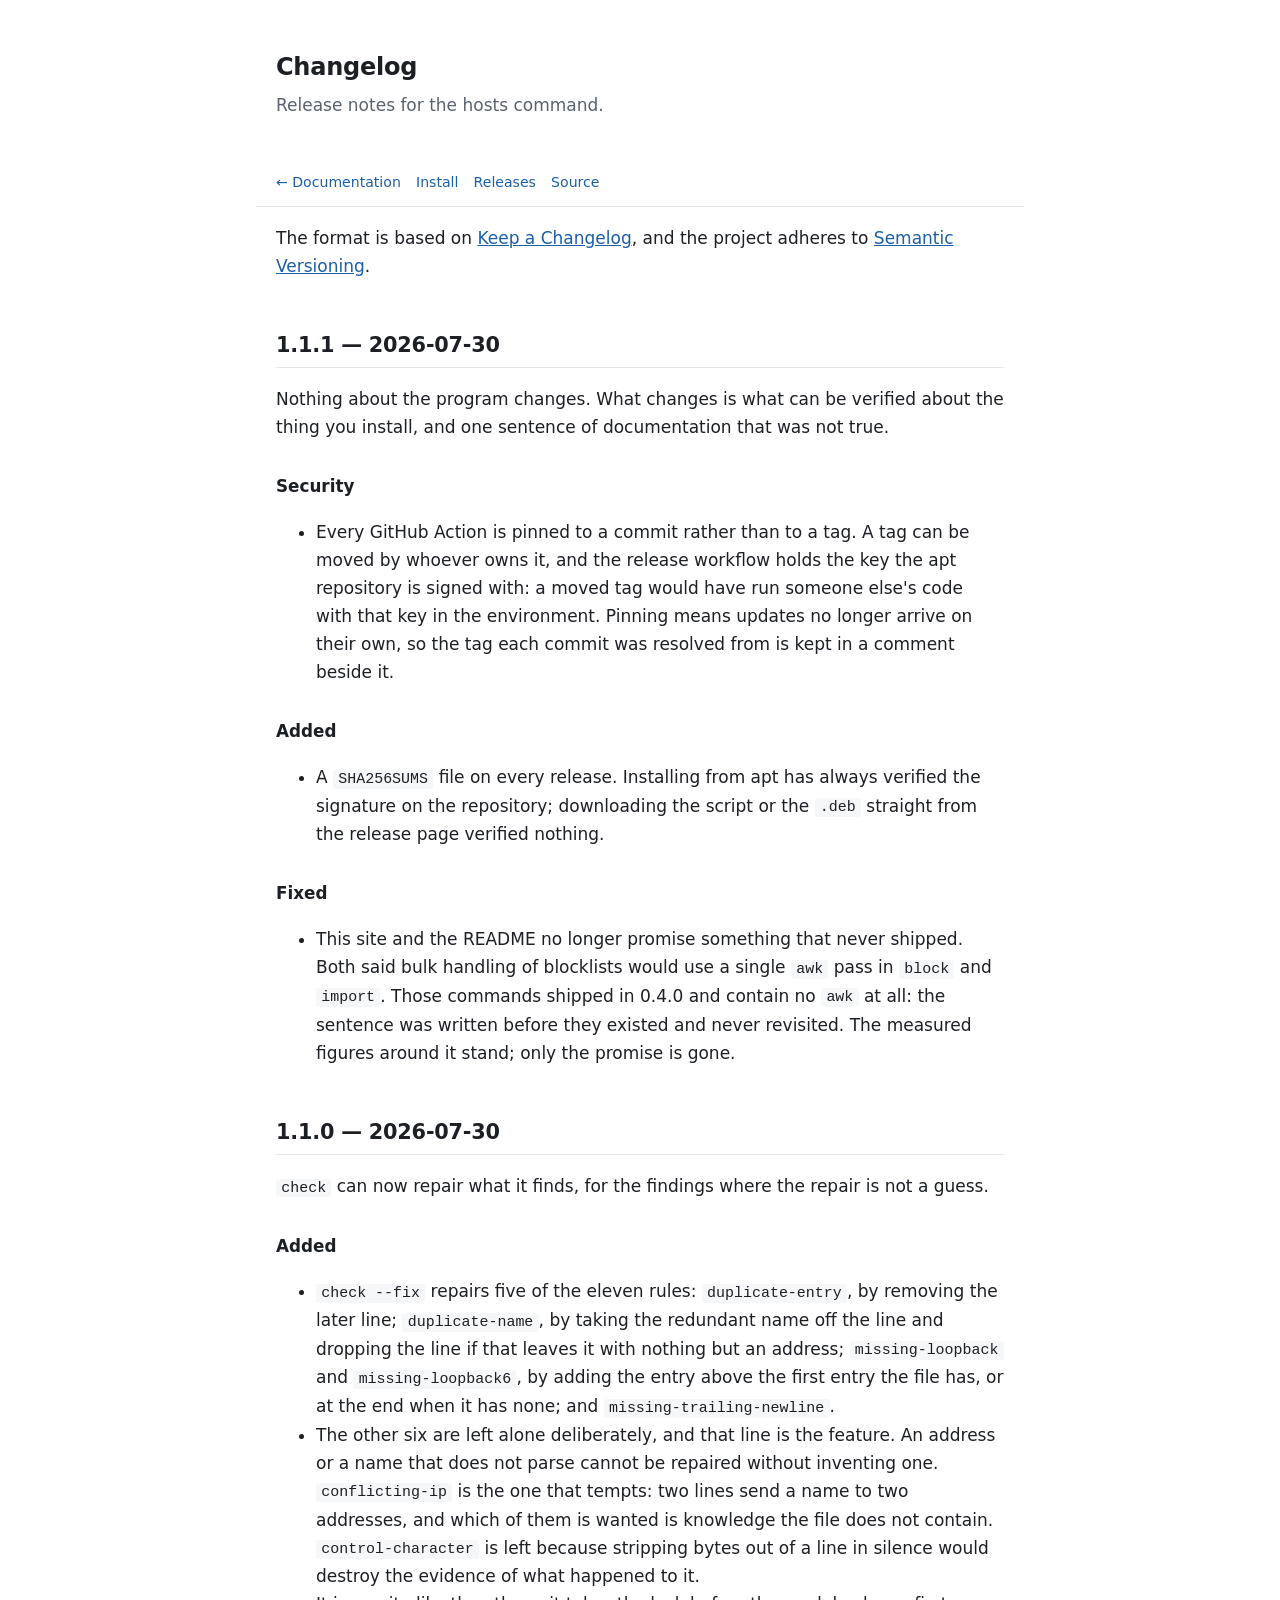
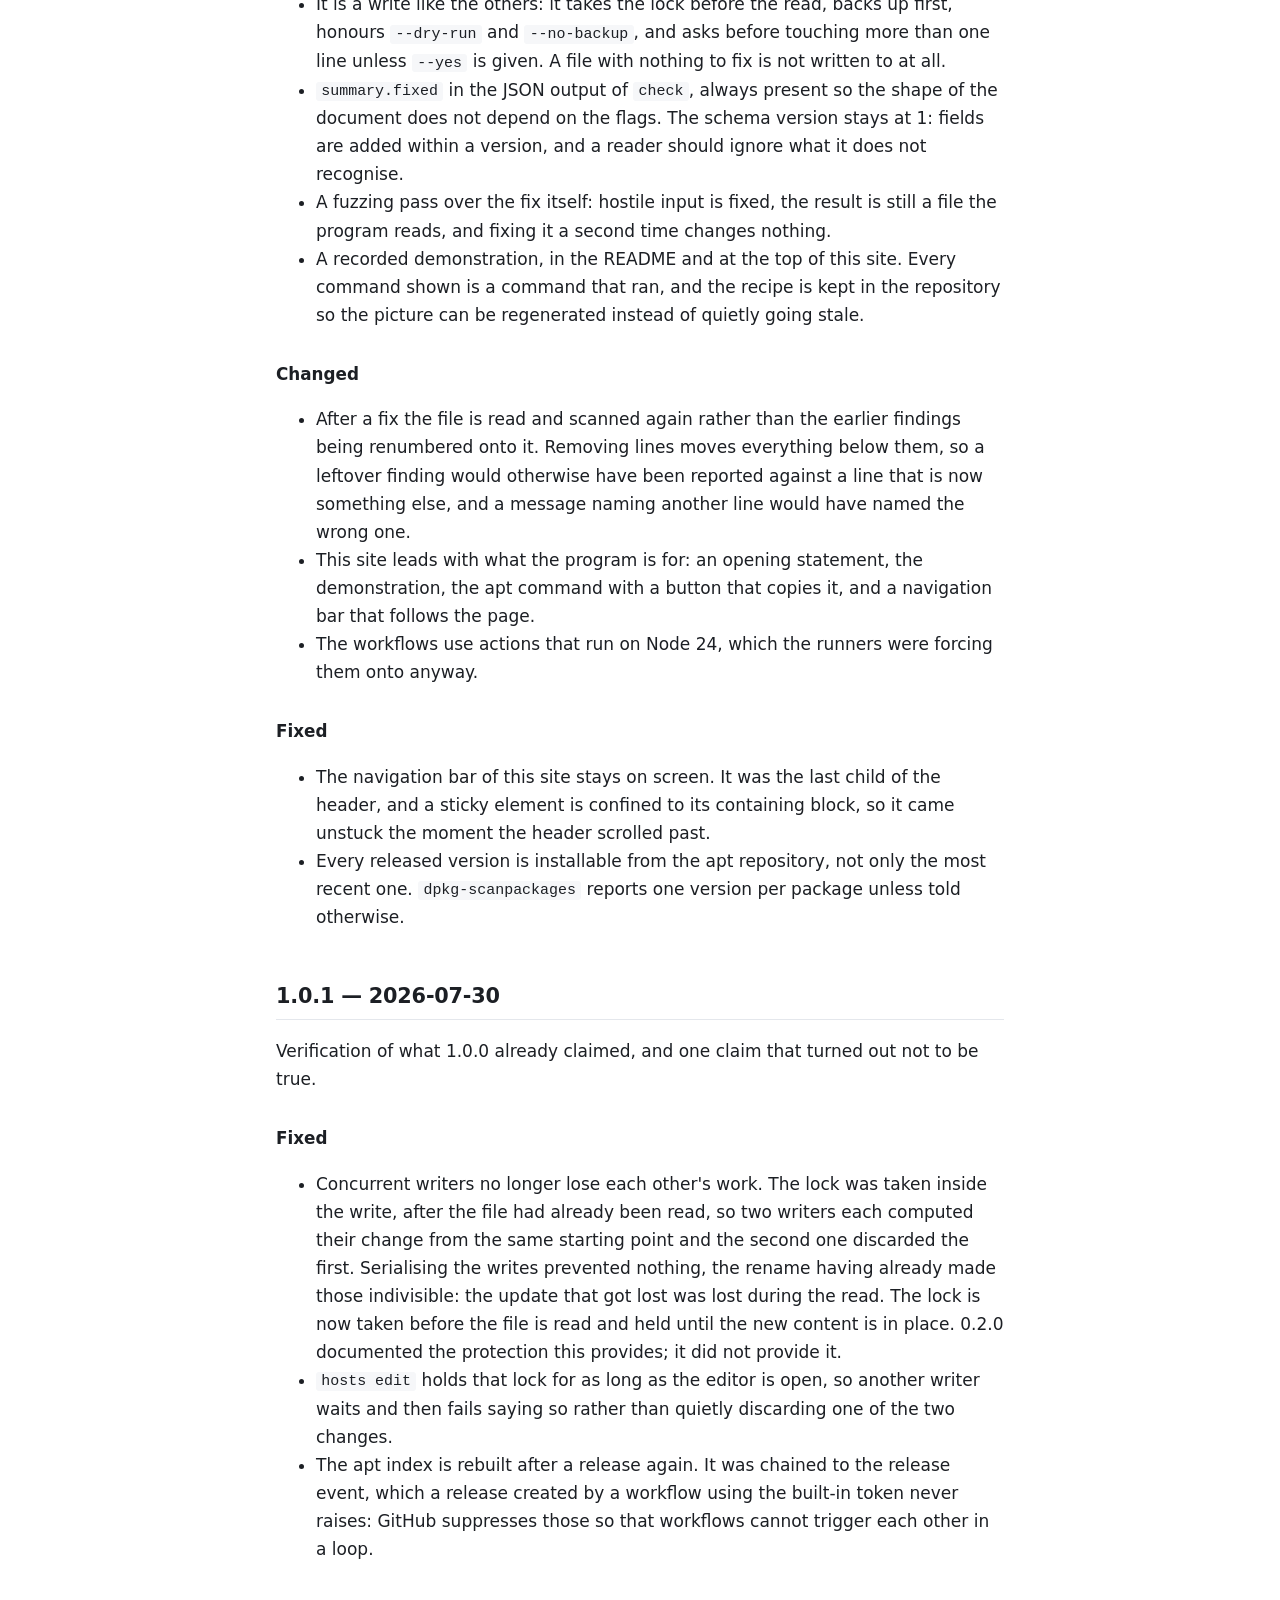
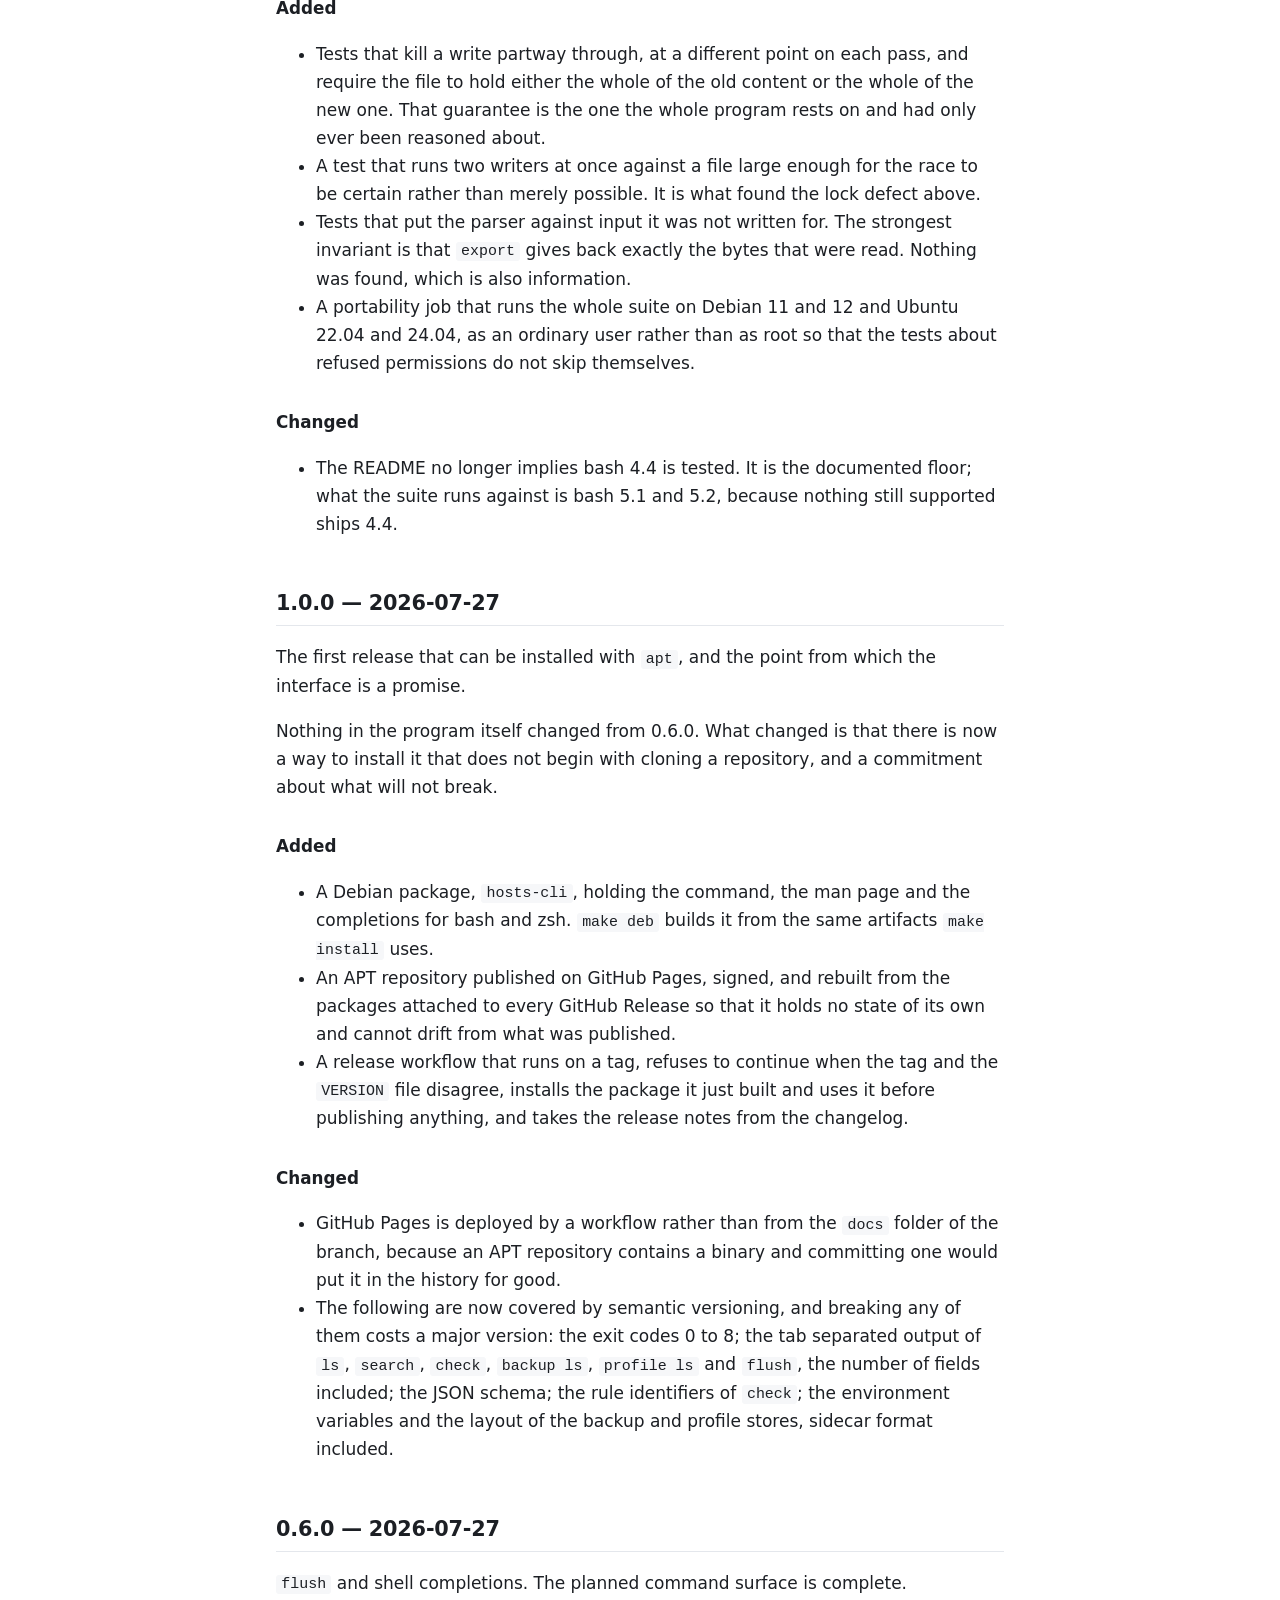
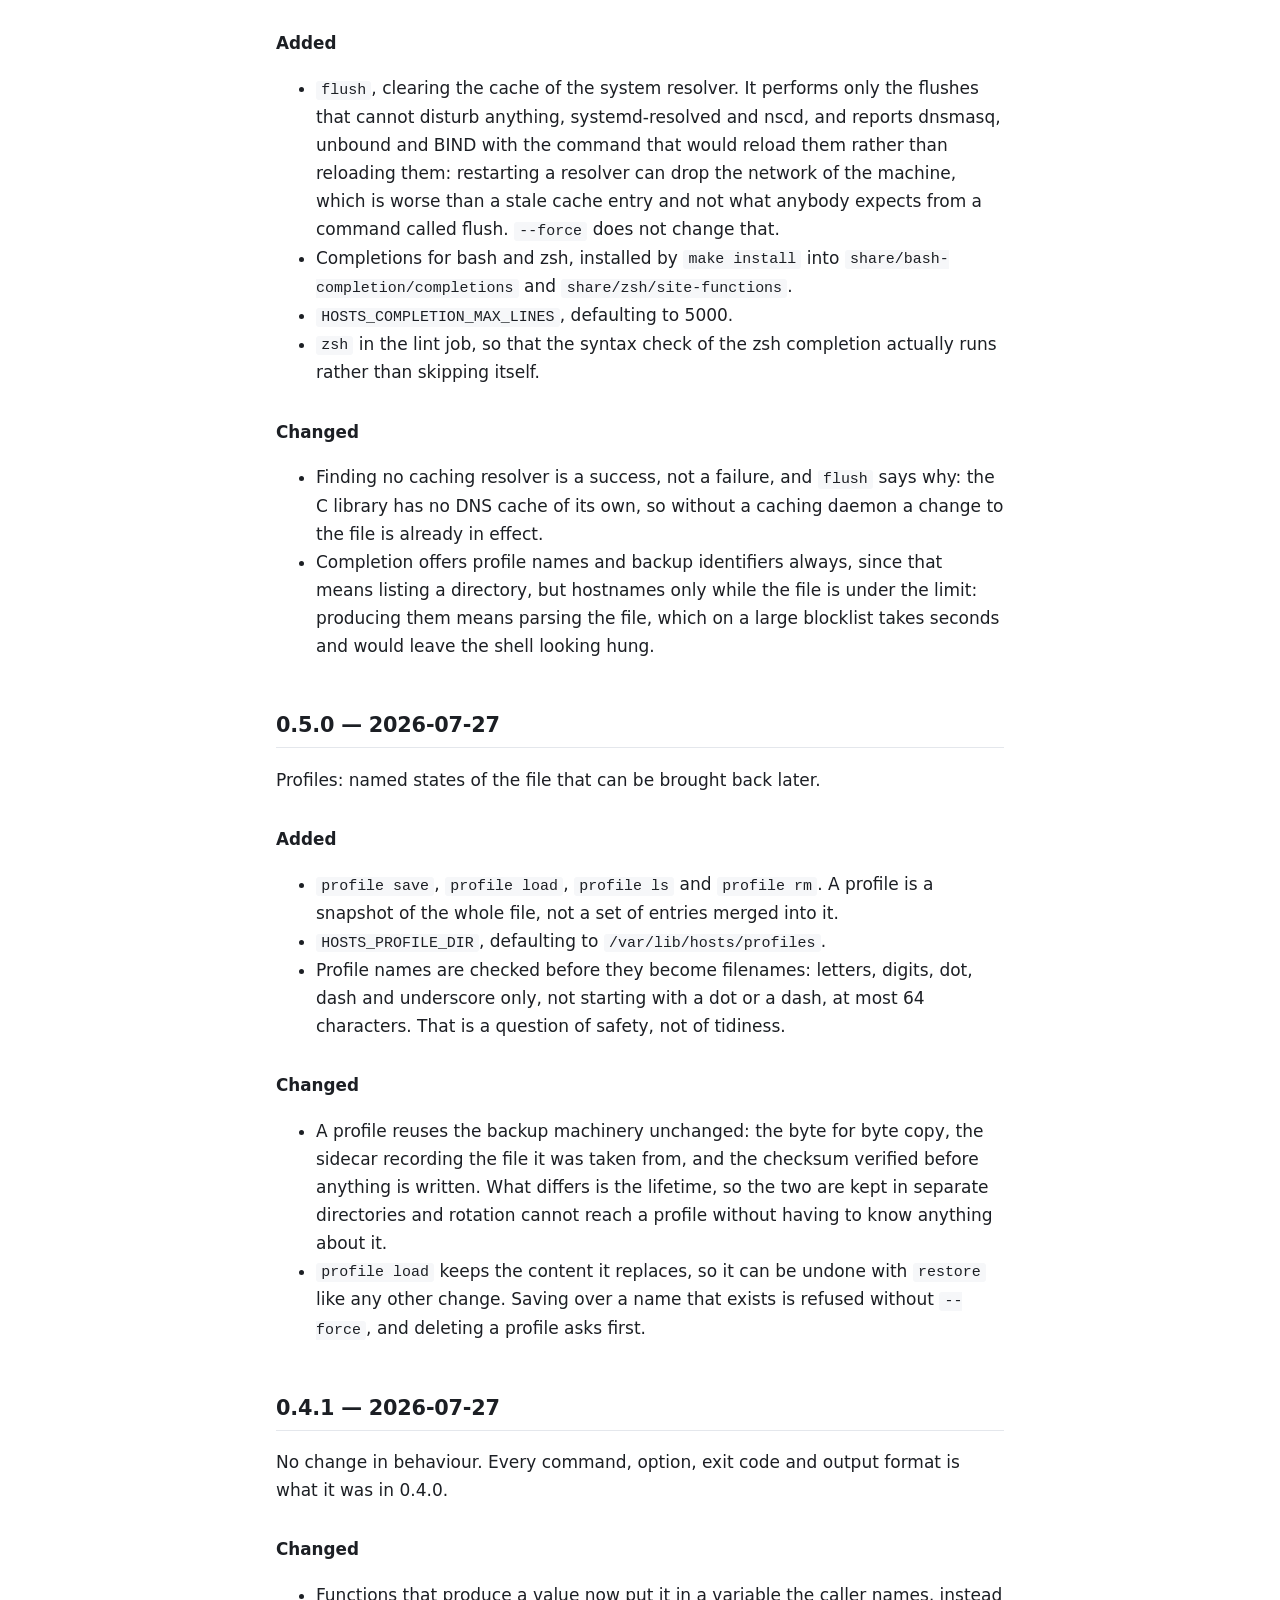
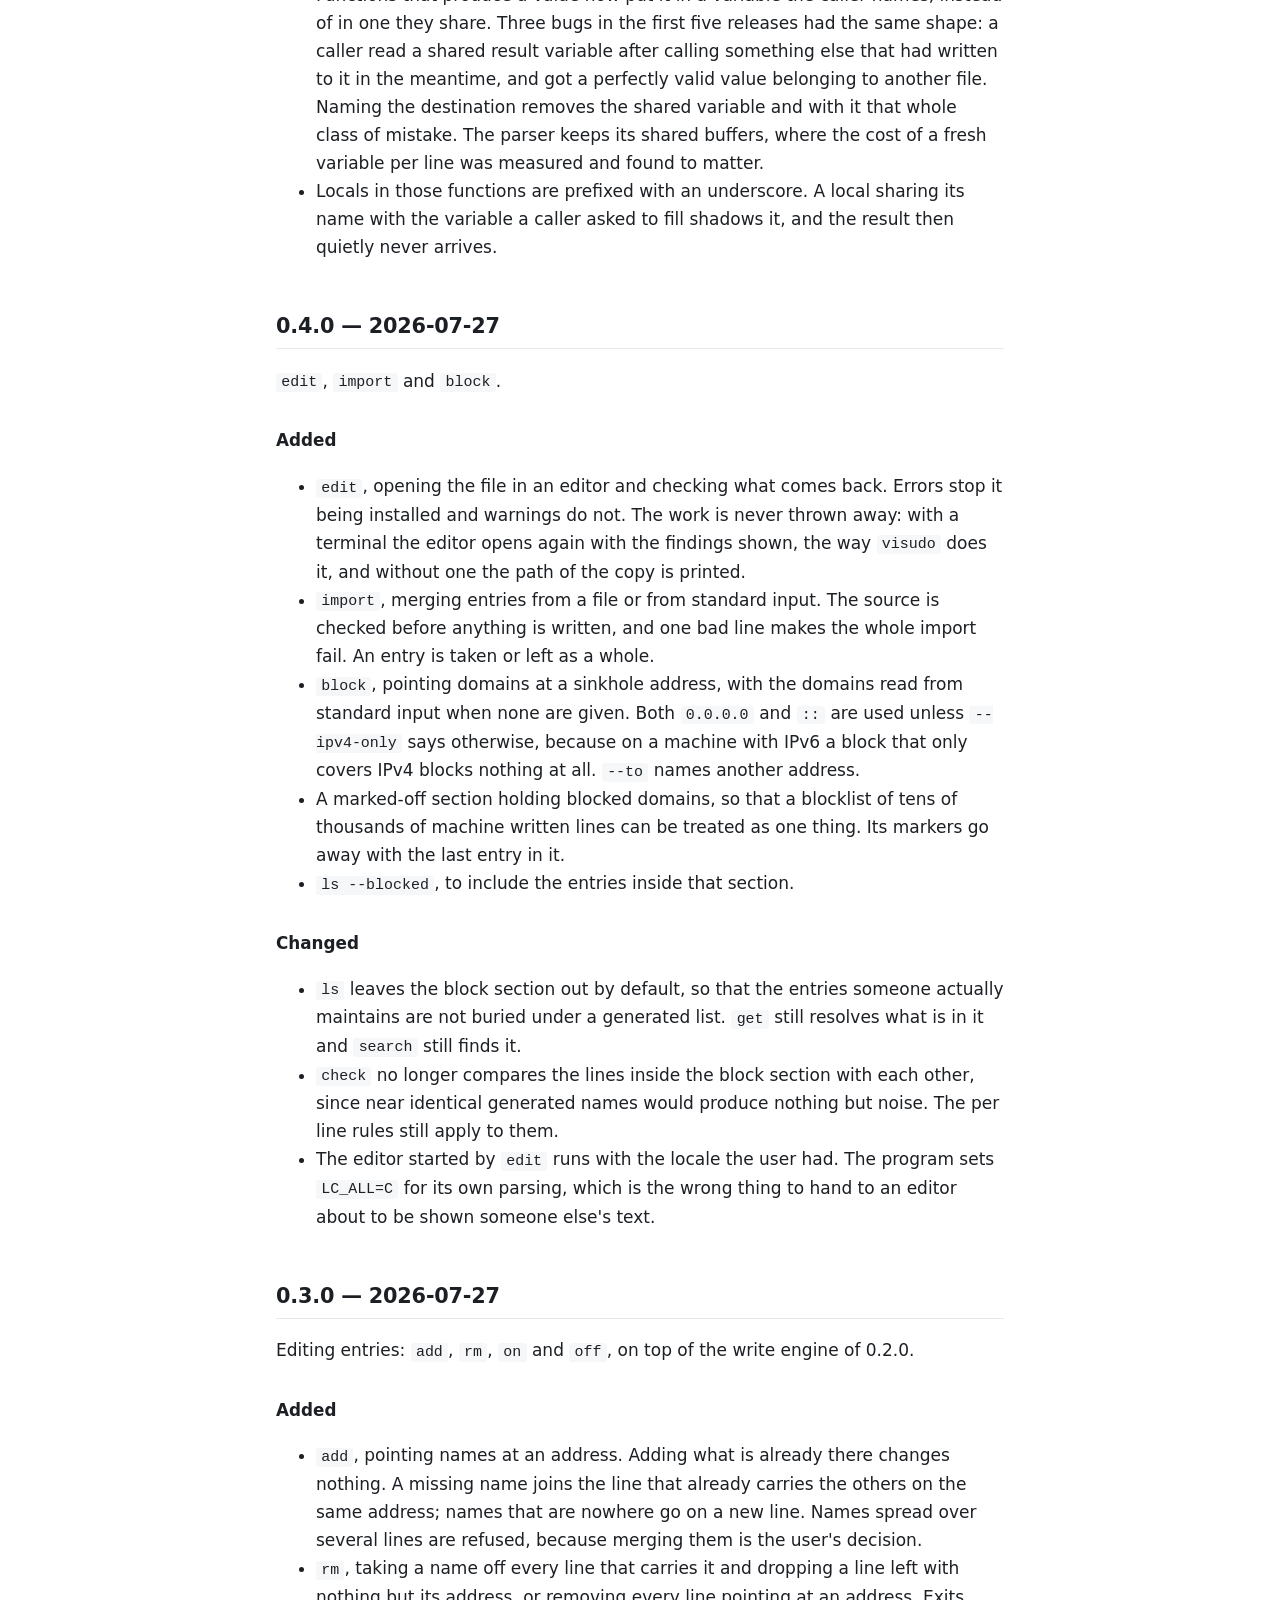
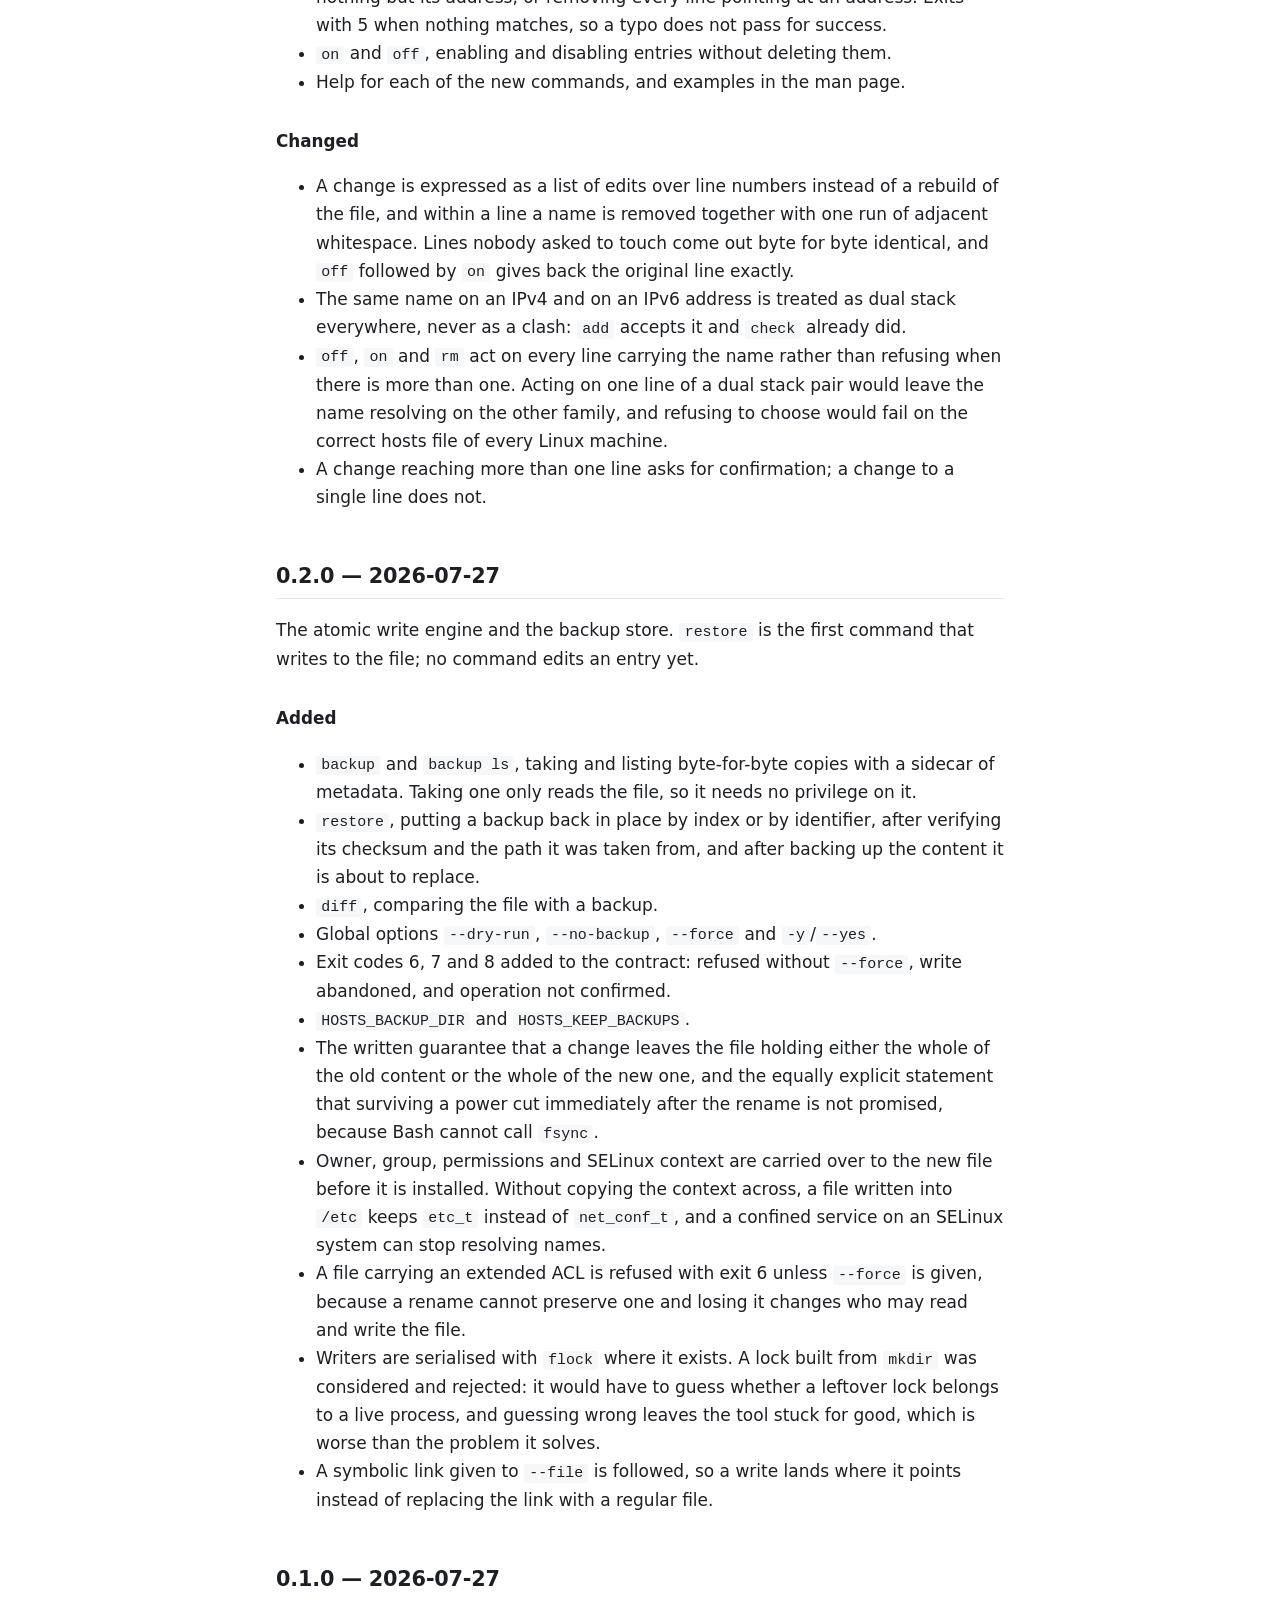
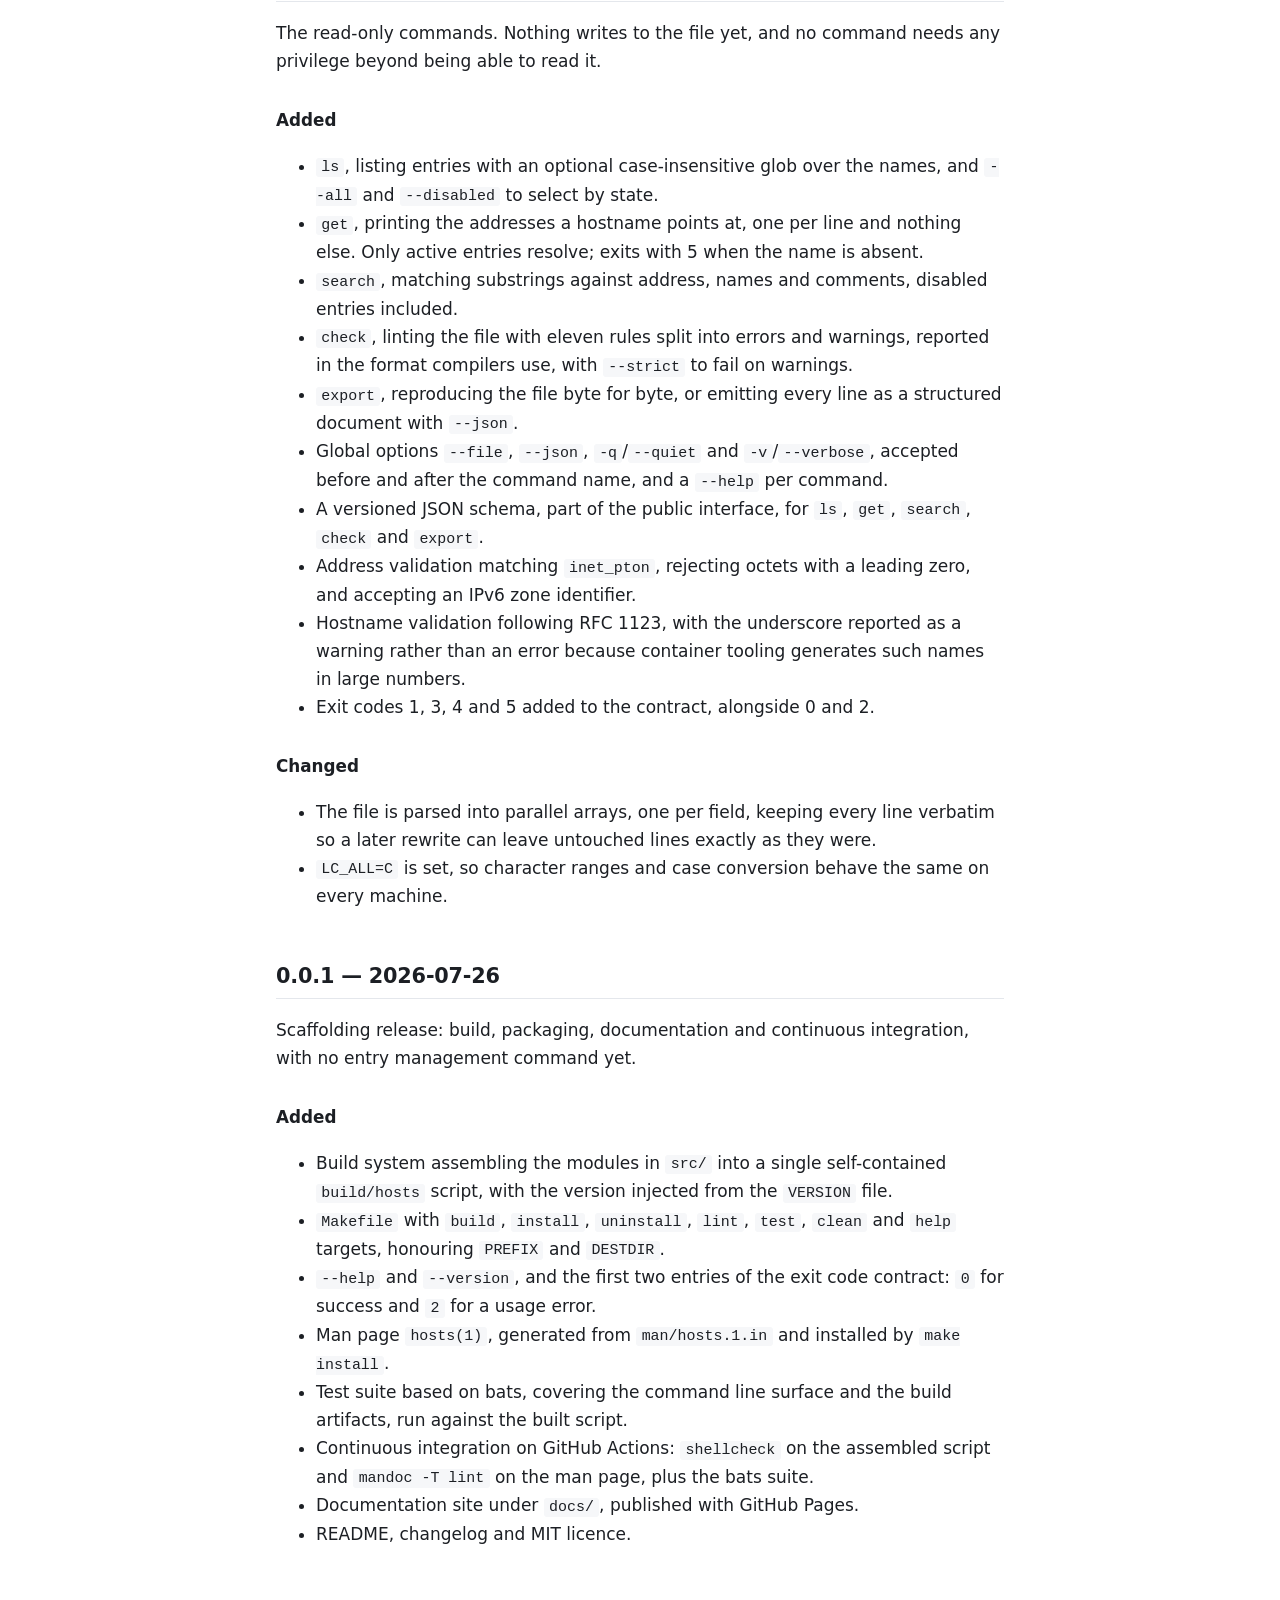
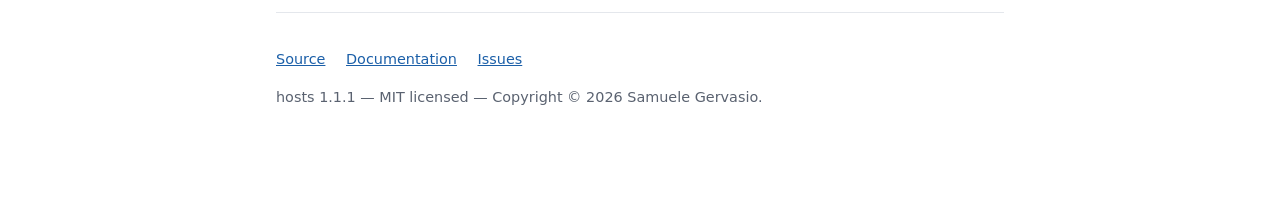
==== commit 4323ab64: "build(ci): pin the actions and checksum the release assets Nothing about the program changes. What c" ====
--- a/docs/changelog.html
+++ b/docs/changelog.html
@@ -28,6 +28,44 @@
         <a href="https://semver.org/spec/v2.0.0.html">Semantic Versioning</a>.
       </p>
 
+      <h2 id="v1-1-1">1.1.1 &mdash; 2026-07-30</h2>
+      <p>
+        Nothing about the program changes. What changes is what can be verified
+        about the thing you install, and one sentence of documentation that was
+        not true.
+      </p>
+      <h3>Security</h3>
+      <ul>
+        <li>
+          Every GitHub Action is pinned to a commit rather than to a tag. A tag
+          can be moved by whoever owns it, and the release workflow holds the key
+          the apt repository is signed with: a moved tag would have run someone
+          else's code with that key in the environment. Pinning means updates no
+          longer arrive on their own, so the tag each commit was resolved from is
+          kept in a comment beside it.
+        </li>
+      </ul>
+      <h3>Added</h3>
+      <ul>
+        <li>
+          A <code>SHA256SUMS</code> file on every release. Installing from apt
+          has always verified the signature on the repository; downloading the
+          script or the <code>.deb</code> straight from the release page verified
+          nothing.
+        </li>
+      </ul>
+      <h3>Fixed</h3>
+      <ul>
+        <li>
+          This site and the README no longer promise something that never
+          shipped. Both said bulk handling of blocklists would use a single
+          <code>awk</code> pass in <code>block</code> and <code>import</code>.
+          Those commands shipped in 0.4.0 and contain no <code>awk</code> at all:
+          the sentence was written before they existed and never revisited. The
+          measured figures around it stand; only the promise is gone.
+        </li>
+      </ul>
+
       <h2 id="v1-1-0">1.1.0 &mdash; 2026-07-30</h2>
       <p>
         <code>check</code> can now repair what it finds, for the findings where
@@ -615,7 +653,7 @@
         <a href="https://github.com/n36l3c7/hosts-cli/issues">Issues</a>
       </p>
       <p>
-        hosts 1.1.0 &mdash; MIT licensed &mdash; Copyright &copy; 2026 Samuele
+        hosts 1.1.1 &mdash; MIT licensed &mdash; Copyright &copy; 2026 Samuele
         Gervasio.
       </p>
     </footer>
